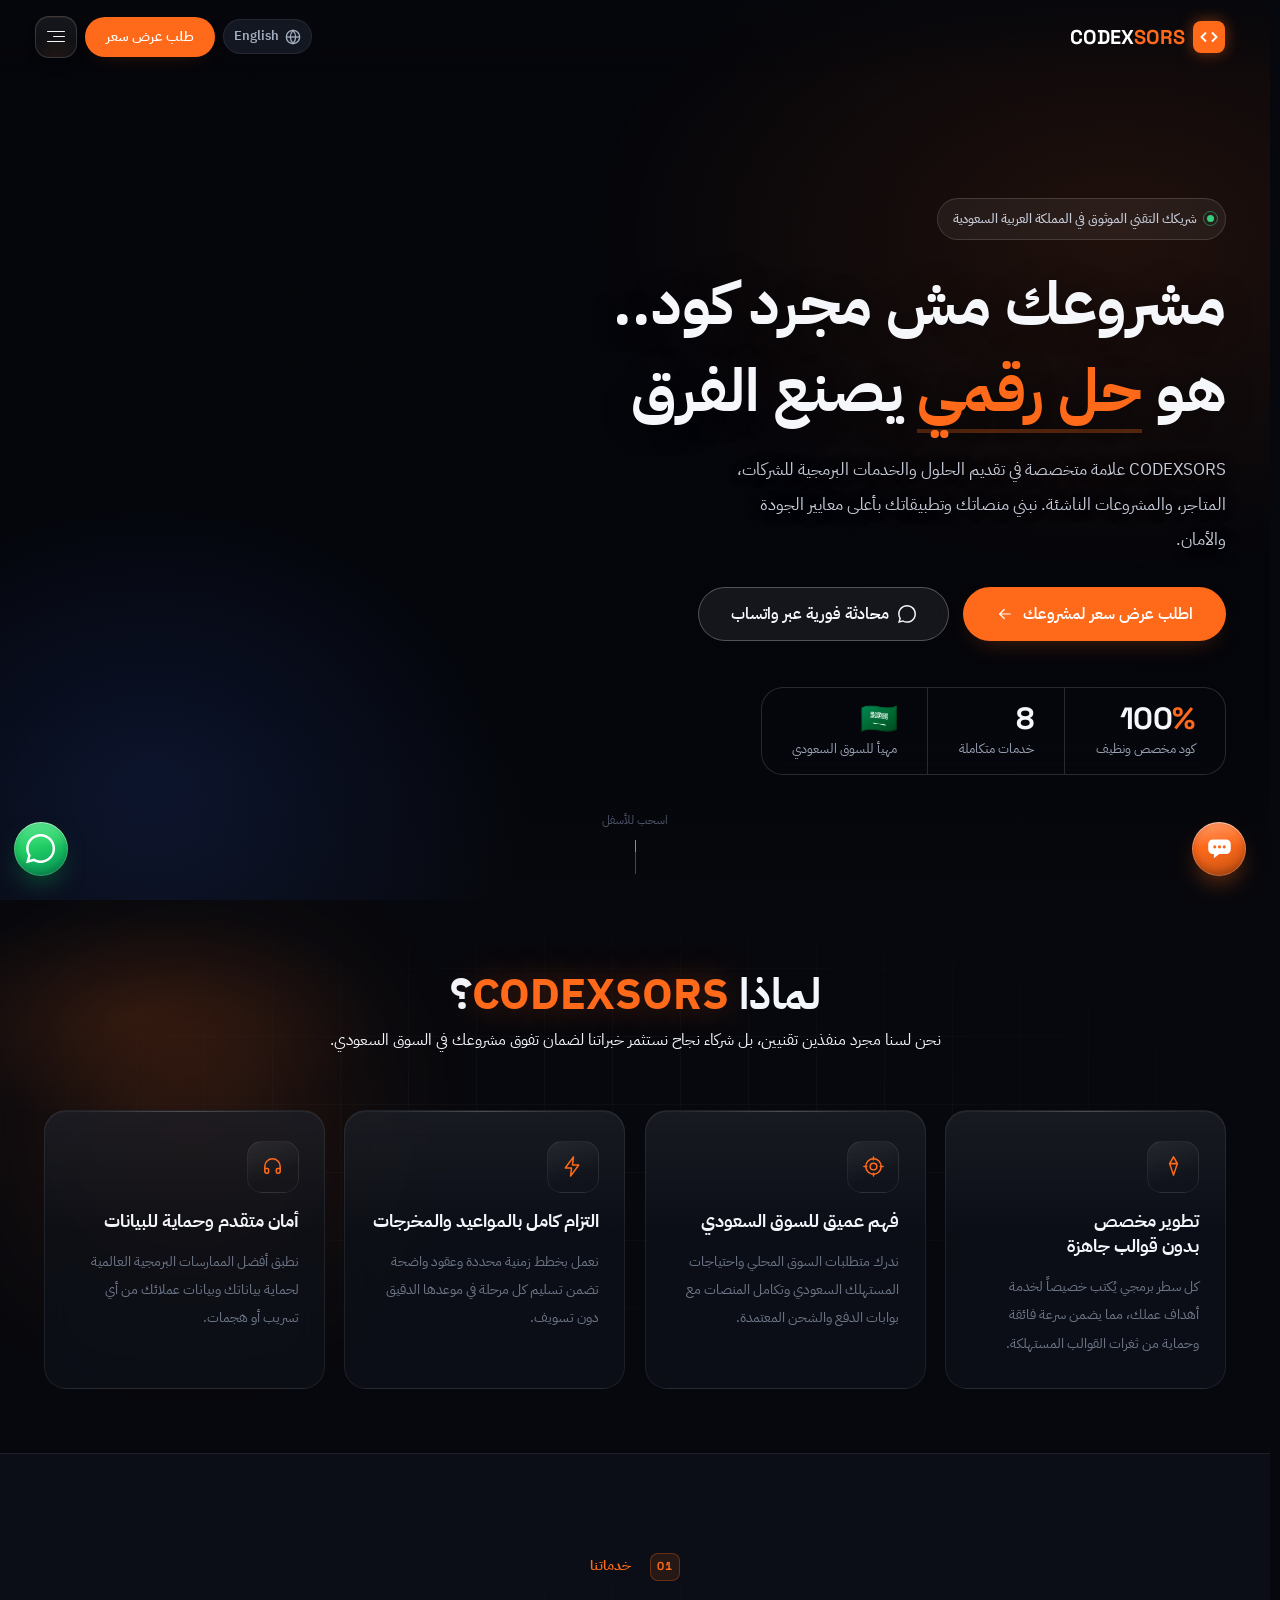
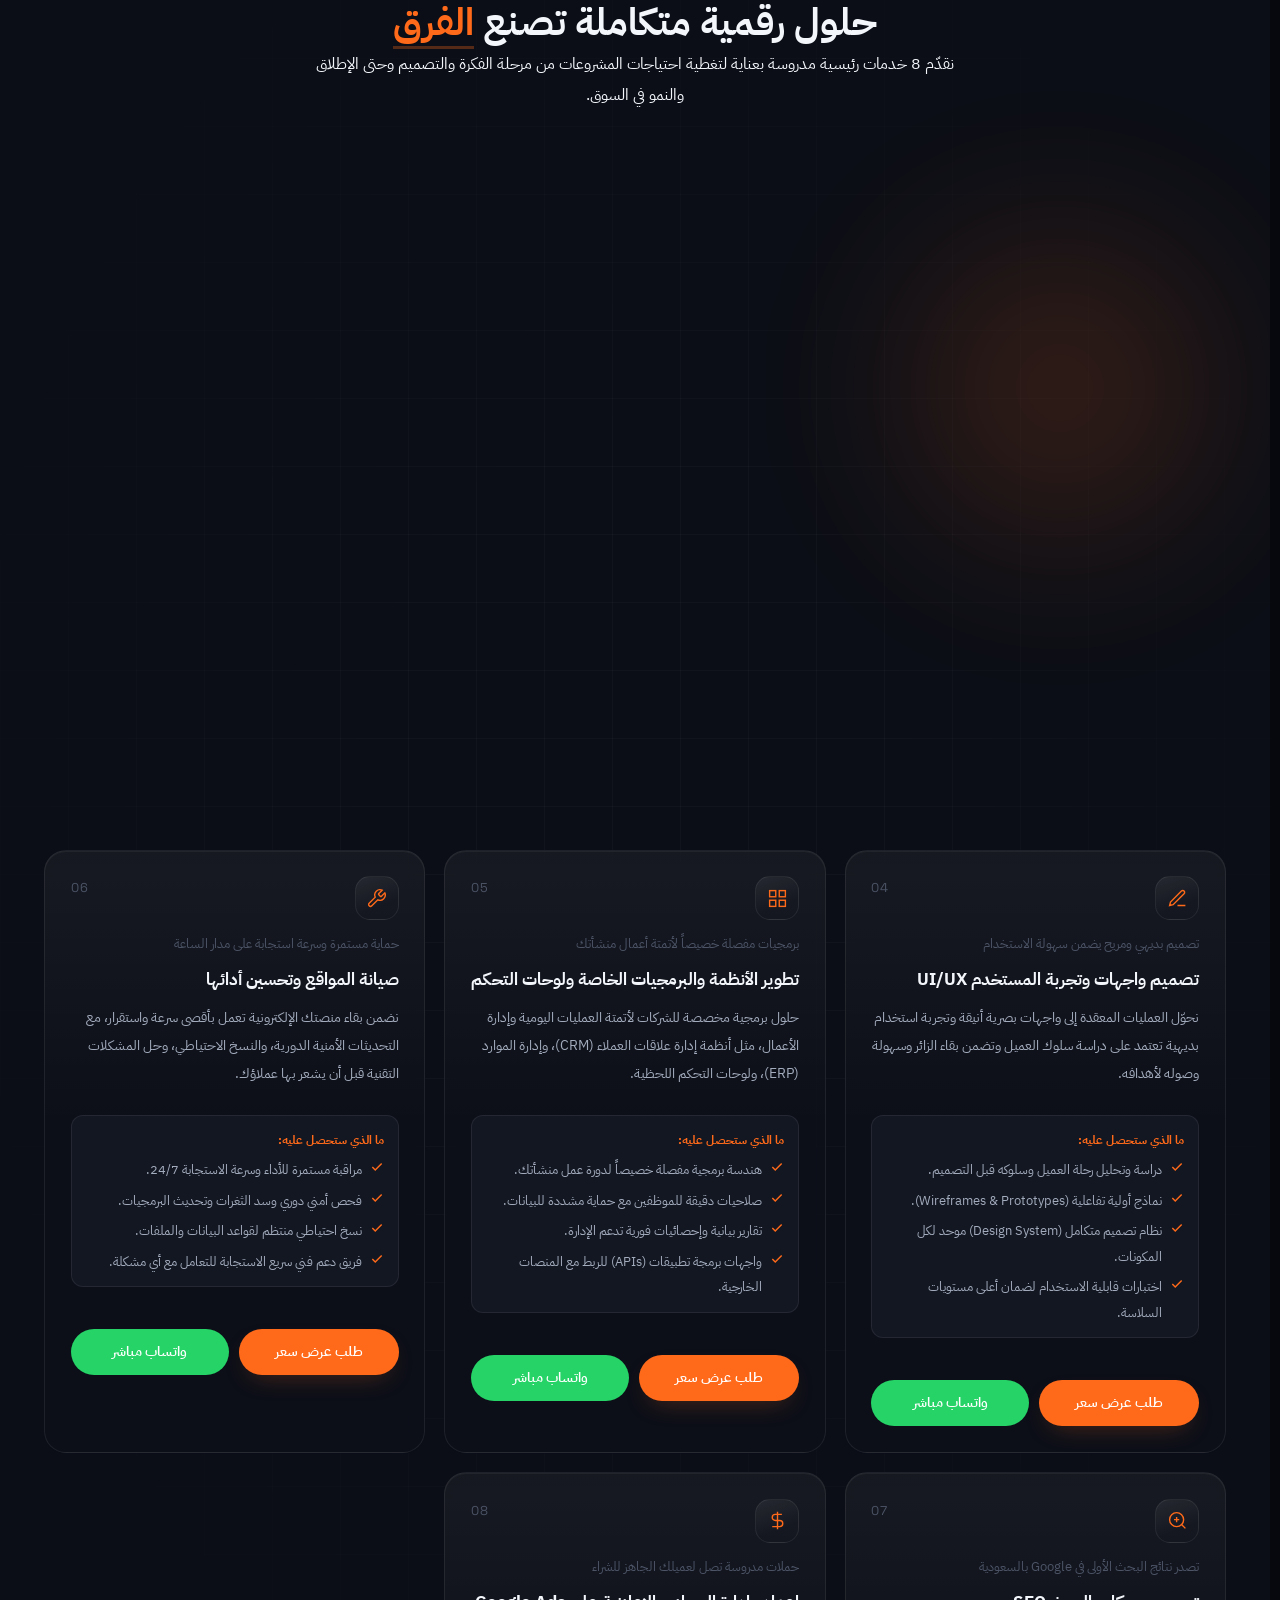
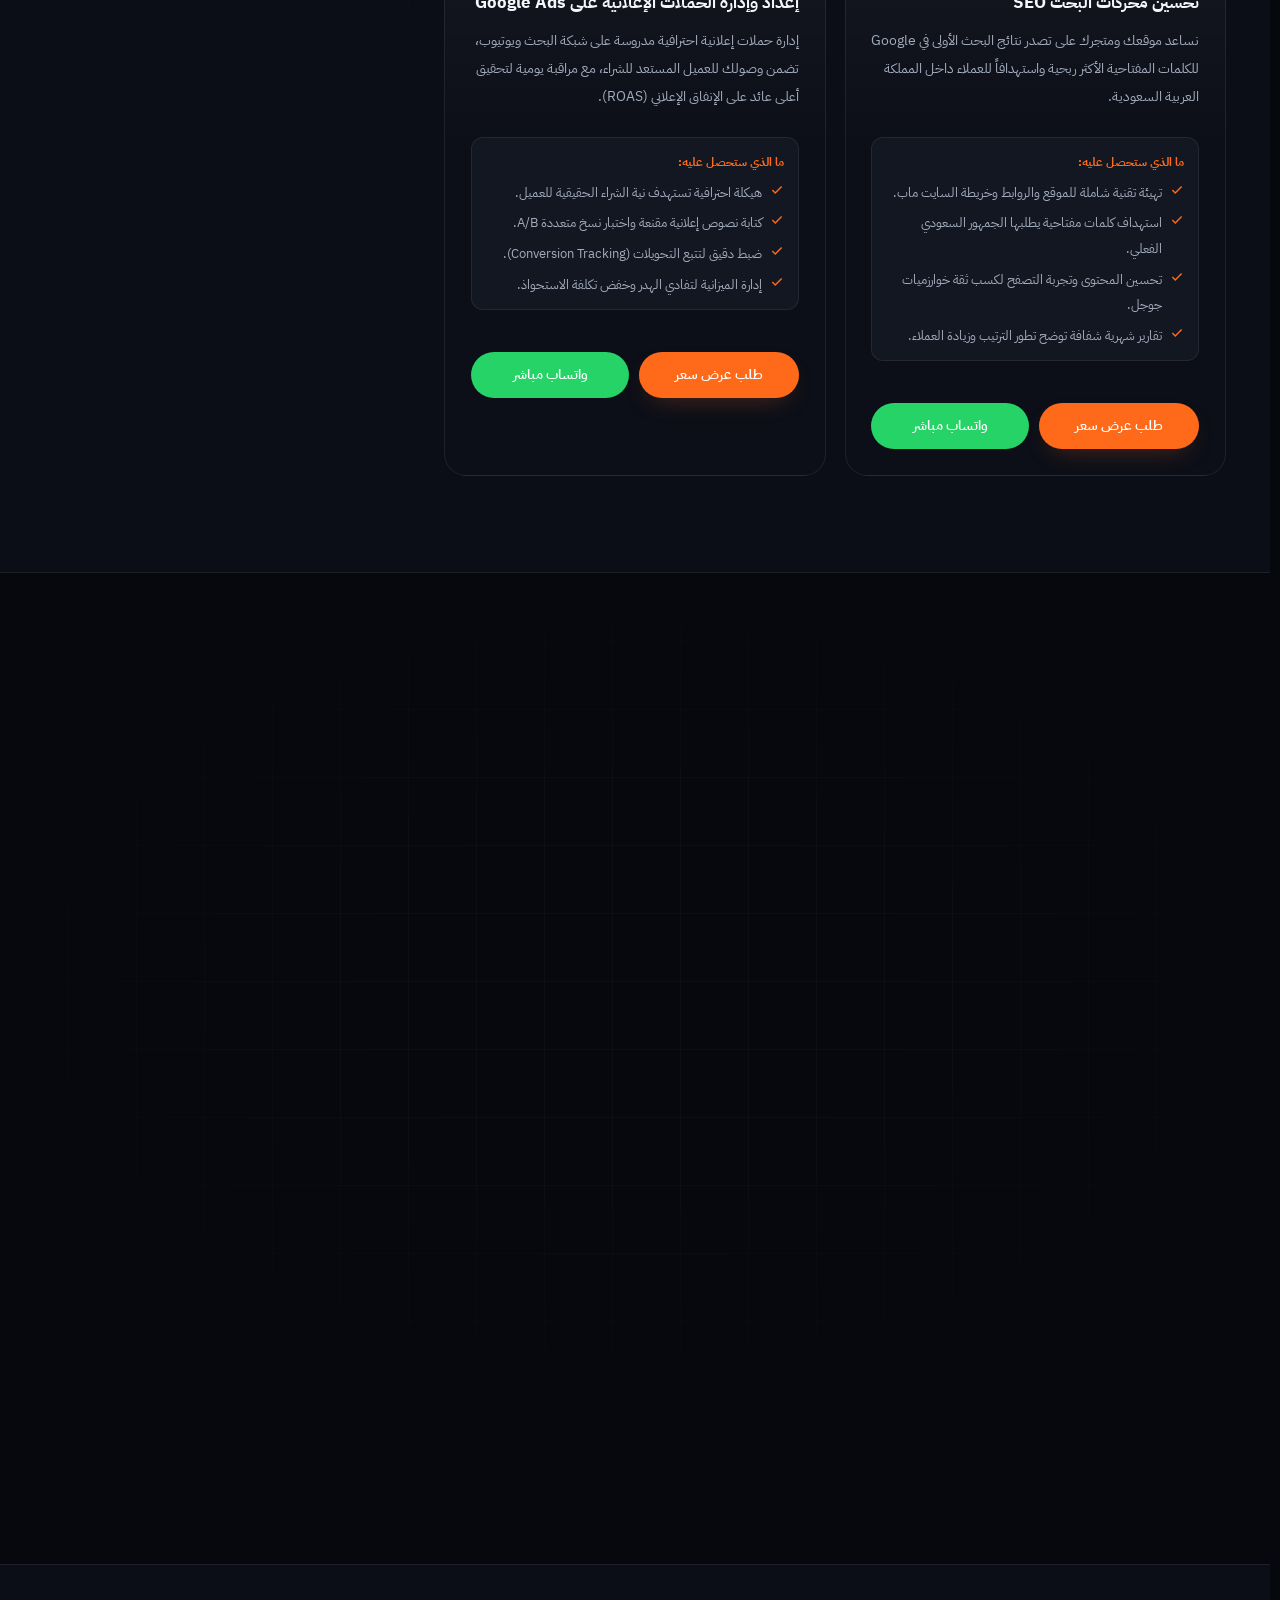
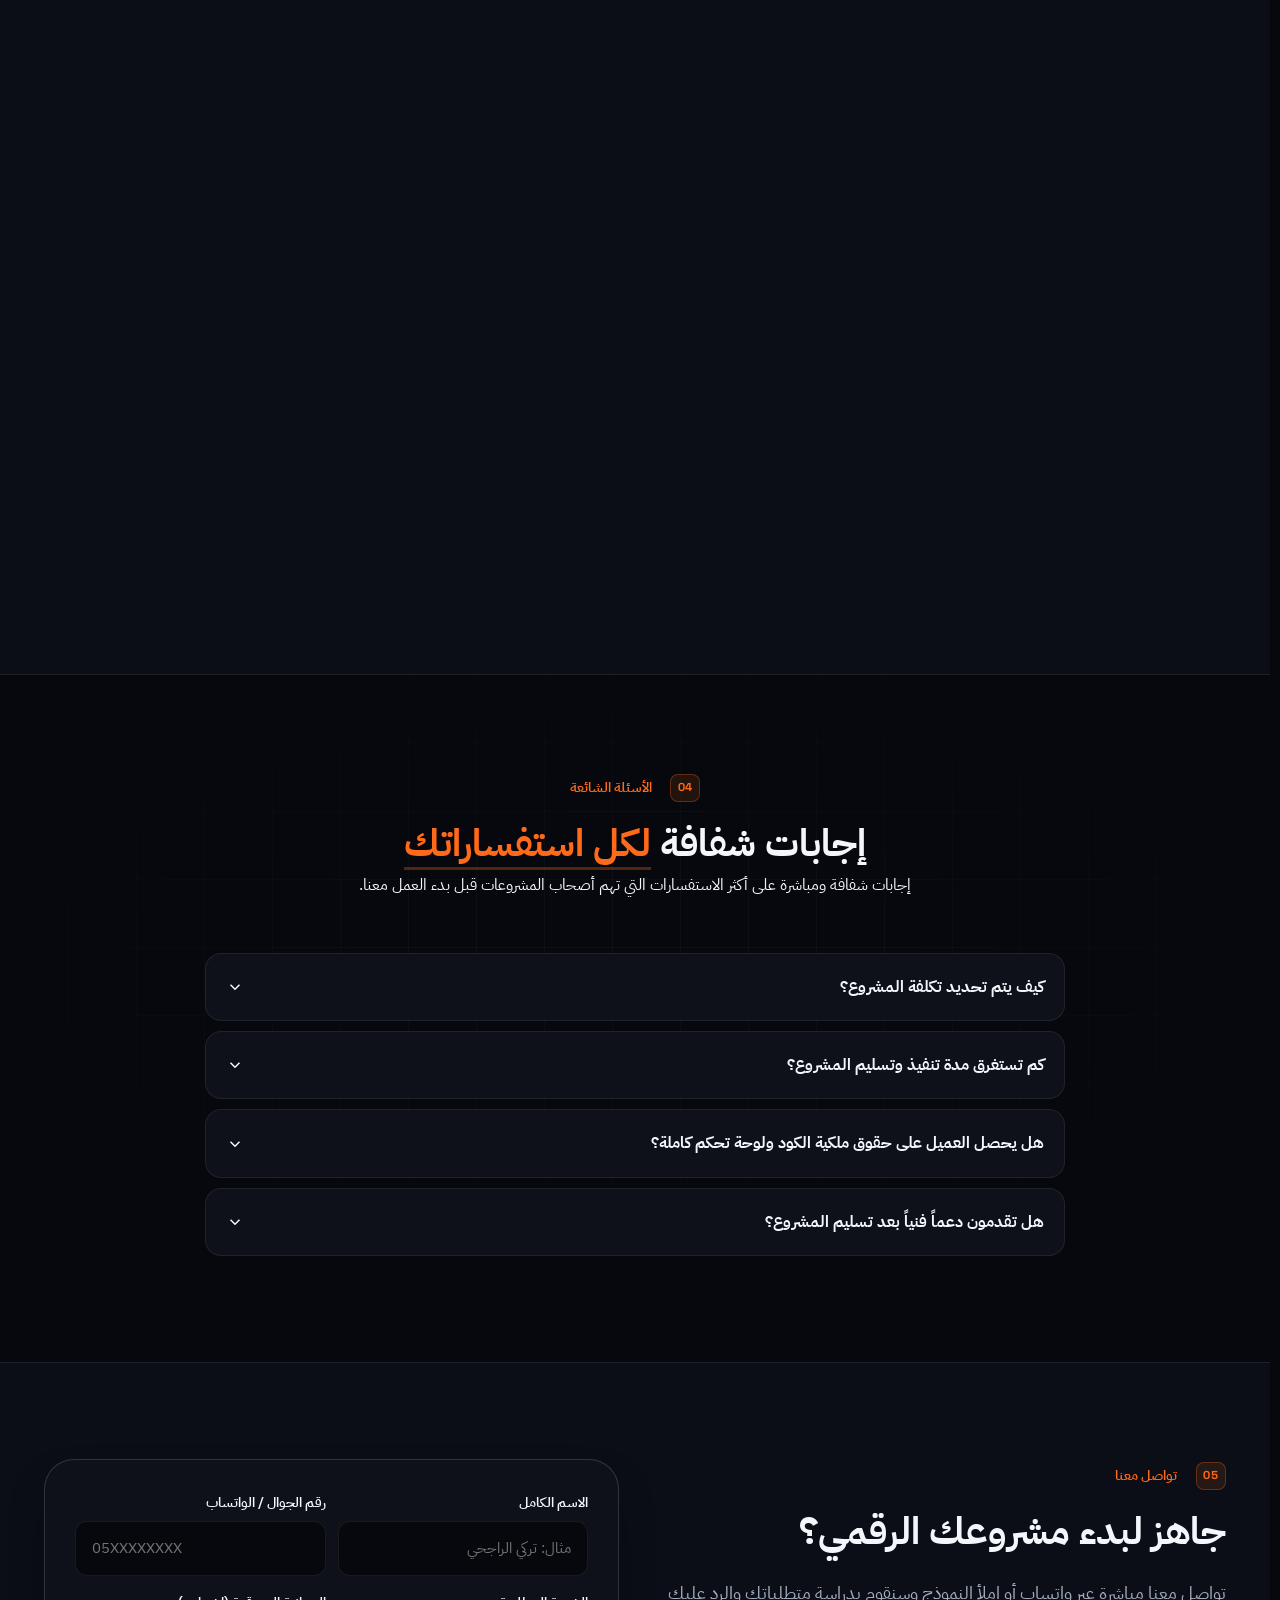
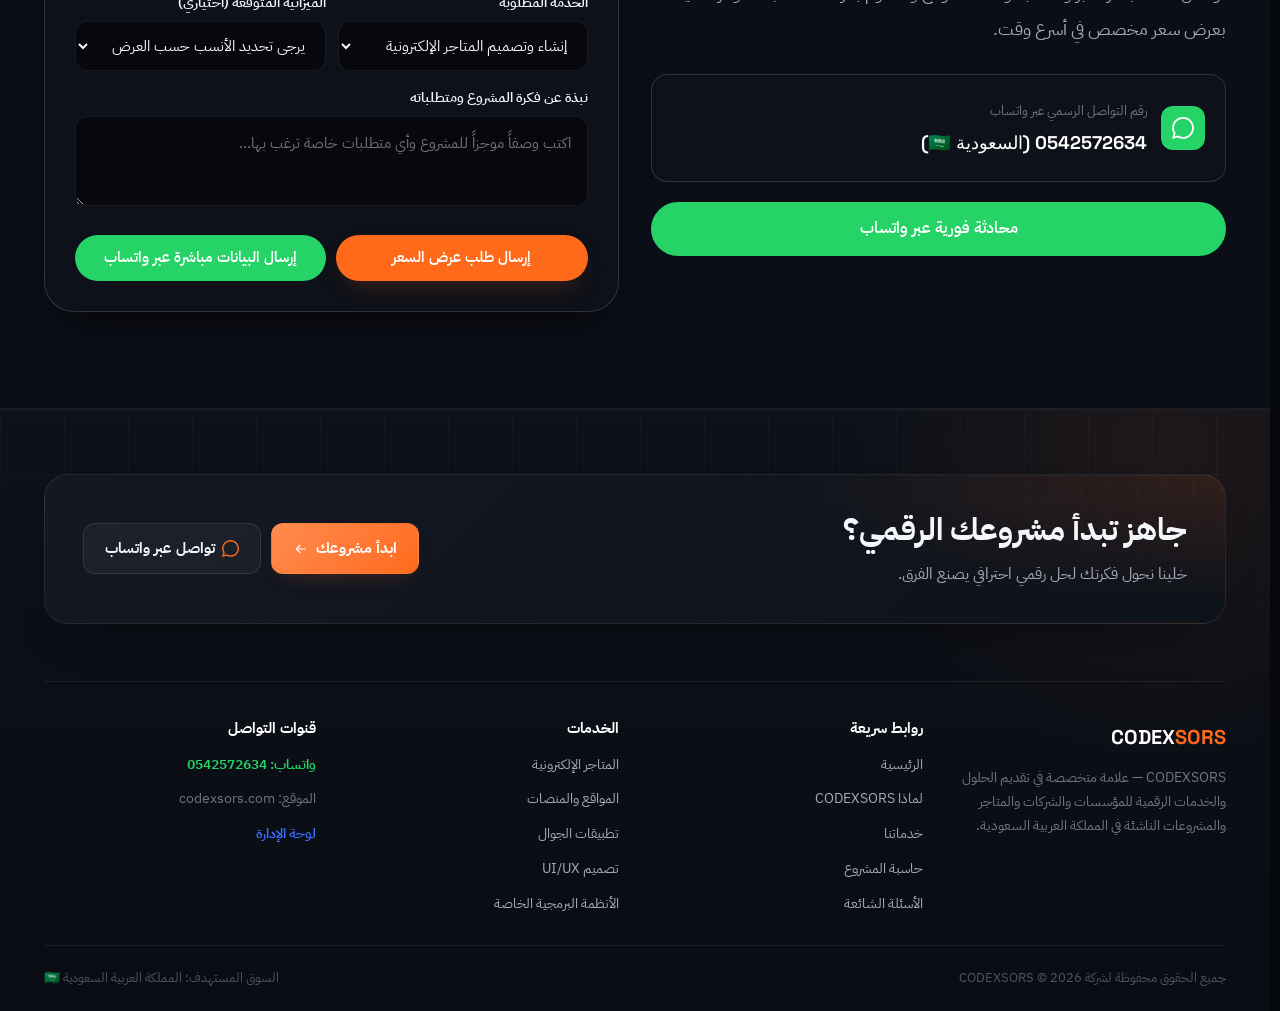
==== index.html @ 061564cf "fix(mobile): use exact site.css classes - .burger, .md-drawer, .bnav, .fab-rail, .hero-facts for 1:1" ====
<!DOCTYPE html>
<html lang="ar" dir="rtl" data-theme="dark">
<head>
  <meta charset="utf-8">
  <meta name="viewport" content="width=device-width, initial-scale=1, viewport-fit=cover">
  <meta name="theme-color" content="#07080D">
  <meta name="color-scheme" content="dark light">

  <title>CODEXSORS | Build Your Digital Future — نحوّل أفكارك إلى حلول رقمية تصنع الفرق</title>
  <meta name="description" content="CODEXSORS علامة متخصصة في تقديم الحلول والخدمات الرقمية في المملكة العربية السعودية: تصميم وتطوير المواقع والمتاجر الإلكترونية، تطبيقات الجوال، والأنظمة الخاصة.">
  <meta name="keywords" content="CODEXSORS, كودكس سورس, تصميم مواقع في السعودية, إنشاء متجر إلكتروني, برمجة تطبيقات الرياض, تصميم واجهات UI UX, تطوير برمجيات خاصة, سيو السعودية">
  <meta name="author" content="CODEXSORS">
  <meta name="robots" content="index, follow">

  <link rel="canonical" href="https://codexsors.com">
  <meta property="og:type" content="website">
  <meta property="og:site_name" content="CODEXSORS">
  <meta property="og:title" content="CODEXSORS | Build Your Digital Future">
  <meta property="og:description" content="نحوّل أفكارك إلى حلول رقمية تصنع الفرق. حلول رقمية وبرمجية متكاملة للشركات ورواد الأعمال والمتاجر في المملكة العربية السعودية.">

  <!-- Google Fonts: IBM Plex Sans Arabic + Space Grotesk -->
  <link rel="preconnect" href="https://fonts.googleapis.com">
  <link rel="preconnect" href="https://fonts.gstatic.com" crossorigin>
  <link href="https://fonts.googleapis.com/css2?family=IBM+Plex+Sans+Arabic:wght@400;500;600;700;800&family=Space+Grotesk:wght@500;600;700;800&display=swap" rel="stylesheet">

  <!-- Site Snap Official Master Stylesheet & Addons -->
  <link rel="stylesheet" href="assets/css/site.css">
  <link rel="stylesheet" href="assets/css/service-details.css">
  <link rel="stylesheet" href="assets/css/codexsors-addons.css">

  <script type="application/ld+json">
  {
    "@context": "https://schema.org",
    "@type": "ProfessionalService",
    "name": "CODEXSORS",
    "alternateName": "كودكس سورس",
    "url": "https://codexsors.com",
    "telephone": "+966542572634",
    "priceRange": "$$",
    "description": "حلول وخدمات رقمية متكاملة لرواد الأعمال والشركات في المملكة العربية السعودية.",
    "areaServed": "Saudi Arabia",
    "slogan": "Build Your Digital Future"
  }
  </script>
</head>
<body class="page-home is-home">

  <!-- Top Navigation Header (Exact Site Snap Proportions - Zero Overlap on Mobile) -->
  <header class="site-header" id="siteHeader">
    <div class="header-inner">
      
      <!-- Brand Logo (Right on RTL) -->
      <a class="brand" href="#hero" aria-label="CODEXSORS">
        <span class="brand-text-logo">
          <span class="brand-badge-icon">
            <svg width="18" height="18" viewBox="0 0 24 24" fill="none" stroke="currentColor" stroke-width="2.5"><polyline points="16 18 22 12 16 6"/><polyline points="8 6 2 12 8 18"/></svg>
          </span>
          <span>CODEX<span style="color: var(--primary);">SORS</span></span>
        </span>
      </a>

      <!-- Desktop Navigation Menu -->
      <nav class="nav" id="siteNav" aria-label="القائمة">
        <span class="nav-ind" aria-hidden="true"></span>
        <ul class="nav-list">
          <li><a class="nav-link is-active" href="#hero" data-i18n="nav_home">الرئيسية</a></li>
          <li><a class="nav-link" href="#whyus" data-i18n="nav_why">لماذا نحن</a></li>
          <li><a class="nav-link" href="#services" data-i18n="nav_services">خدماتنا</a></li>
          <li><a class="nav-link" href="#calculator" data-i18n="nav_calc">حاسبة المشروع</a></li>
          <li><a class="nav-link" href="#process" data-i18n="nav_process">خطوات العمل</a></li>
          <li><a class="nav-link" href="#faq" data-i18n="nav_faq">الأسئلة الشائعة</a></li>
          <li><a class="nav-link" href="#contact" data-i18n="nav_contact">تواصل معنا</a></li>
        </ul>
      </nav>

      <!-- Header Controls (Left on RTL) -->
      <div class="header-actions">
        <!-- Language Switcher Pill -->
        <button class="lang-pill-btn" id="langSwitcher" aria-label="تبديل اللغة">
          <span class="active-lang">العربية</span>
          <span>EN</span>
        </button>

        <!-- Desktop Only CTA -->
        <a class="header-cta btn btn--primary open-quote-modal-btn" href="#contact" data-i18n="nav_cta">
          طلب عرض سعر
        </a>

        <!-- Hamburger Menu Button (Site Snap .burger) -->
        <button class="burger" id="navToggle" type="button" aria-label="القائمة" aria-expanded="false">
          <span class="burger-lines"><i></i><i></i><i></i></span>
        </button>
      </div>

    </div>
  </header>

  <!-- Mobile Scrim Overlay -->
  <div class="nav-scrim" id="navScrim" hidden></div>

  <!-- Mobile Drawer (Exact Site Snap md-drawer) -->
  <nav class="md-drawer" id="mobileNav" aria-hidden="true">
    <div class="md-head">
      <a class="md-brand" href="#hero" aria-label="CODEXSORS">
        <span class="brand-text-logo" style="font-size:1.1rem">
          <span class="brand-badge-icon" style="width:28px;height:28px;border-radius:7px">
            <svg width="14" height="14" viewBox="0 0 24 24" fill="none" stroke="currentColor" stroke-width="2.5"><polyline points="16 18 22 12 16 6"/><polyline points="8 6 2 12 8 18"/></svg>
          </span>
          <span>CODEX<span style="color:var(--primary)">SORS</span></span>
        </span>
      </a>
      <button class="md-close" id="navClose" type="button" aria-label="إغلاق">
        <svg class="icon" width="18" height="18" viewBox="0 0 24 24" fill="none" stroke="currentColor" stroke-width="2"><line x1="18" y1="6" x2="6" y2="18"/><line x1="6" y1="6" x2="18" y2="18"/></svg>
      </button>
    </div>

    <div class="md-body">
      <ul class="md-list">
        <li class="md-group" style="--i:0">
          <a class="md-item is-active" href="#hero">
            <span class="md-ico"><svg class="icon" viewBox="0 0 24 24" fill="none" stroke="currentColor" stroke-width="1.8"><path d="M4 10.4 12 4l8 6.4V19a1.5 1.5 0 0 1-1.5 1.5h-13A1.5 1.5 0 0 1 4 19Z"/><path d="M9.5 20.5V14.5h5v6"/></svg></span>
            <span class="md-label">الرئيسية</span>
          </a>
        </li>
        <li class="md-group" style="--i:1">
          <a class="md-item" href="#whyus">
            <span class="md-ico"><svg class="icon" viewBox="0 0 24 24" fill="none" stroke="currentColor" stroke-width="1.8"><path d="m12 2 4 7-4 12-4-12Z"/><path d="M8 9h8"/></svg></span>
            <span class="md-label">لماذا نحن</span>
          </a>
        </li>
        <li class="md-group" style="--i:2">
          <a class="md-item" href="#services">
            <span class="md-ico"><svg class="icon" viewBox="0 0 24 24" fill="none" stroke="currentColor" stroke-width="1.8"><path d="m12 3 9 5-9 5-9-5Z"/><path d="m3 13 9 5 9-5"/></svg></span>
            <span class="md-label">خدماتنا</span>
          </a>
        </li>
        <li class="md-group" style="--i:3">
          <a class="md-item" href="#calculator">
            <span class="md-ico"><svg class="icon" viewBox="0 0 24 24" fill="none" stroke="currentColor" stroke-width="1.8"><rect x="3" y="7" width="18" height="13" rx="2"/><path d="M9 7V5.5A1.5 1.5 0 0 1 10.5 4h3A1.5 1.5 0 0 1 15 5.5V7"/><path d="M3 12h18"/></svg></span>
            <span class="md-label">حاسبة المشروع</span>
          </a>
        </li>
        <li class="md-group" style="--i:4">
          <a class="md-item" href="#process">
            <span class="md-ico"><svg class="icon" viewBox="0 0 24 24" fill="none" stroke="currentColor" stroke-width="1.8"><path d="m5 12.5 4.5 4.5L19 7"/></svg></span>
            <span class="md-label">خطوات العمل</span>
          </a>
        </li>
        <li class="md-group" style="--i:5">
          <a class="md-item" href="#faq">
            <span class="md-ico"><svg class="icon" viewBox="0 0 24 24" fill="none" stroke="currentColor" stroke-width="1.8"><circle cx="12" cy="12" r="10"/><path d="M9.09 9a3 3 0 0 1 5.83 1c0 2-3 3-3 3"/><circle cx="12" cy="17" r=".5"/></svg></span>
            <span class="md-label">الأسئلة الشائعة</span>
          </a>
        </li>
        <li class="md-group" style="--i:6">
          <a class="md-item" href="#contact">
            <span class="md-ico"><svg class="icon" viewBox="0 0 24 24" fill="none" stroke="currentColor" stroke-width="1.8"><rect x="2.5" y="4.5" width="19" height="15" rx="2.5"/><path d="m3.5 7 8.5 6 8.5-6"/></svg></span>
            <span class="md-label">تواصل معنا</span>
          </a>
        </li>
      </ul>
    </div>

    <div class="md-foot" style="--i:7">
      <div class="md-controls">
        <div class="md-seg md-seg--lang">
          <a lang="ar" href="#" aria-current="page">العربية</a>
          <a lang="en" href="#">EN</a>
        </div>
      </div>
      <a class="md-cta open-quote-modal-btn" href="#contact">
        طلب عرض سعر
        <svg class="icon" width="16" height="16" viewBox="0 0 24 24" fill="none" stroke="currentColor" stroke-width="1.6"><path d="M19 12H5"/><path d="m11 6-6 6 6 6"/></svg>
      </a>
    </div>
  </nav>

  <!-- Hero Section (Exact Site Snap Cinematic Hero) -->
  <section class="hero hero--media hero--cinematic" id="hero">
    <div class="hero-bg" aria-hidden="true">
      <span class="beam beam--primary"></span>
      <span class="beam beam--secondary"></span>
      <span class="mesh"></span>
    </div>

    <div class="hero-overlay" aria-hidden="true"></div>
    <span class="hero-grade" aria-hidden="true"></span>

    <div class="container hero-inner">
      <div class="hero-layout">
        <div class="hero-content">
          <!-- Compact Single-line Badge matching Site Snap -->
          <p class="hero-badge"><i class="pulse"></i><span data-i18n="hero_badge">نستقبل مشاريع جديدة في السعودية</span></p>

          <h1 class="hero-title">
            <span class="line">مشروعك مش مجرد كود..</span>
            <span class="line">هو <span class="hl">حل رقمي</span> يصنع الفرق</span>
          </h1>

          <p class="hero-lead" data-i18n="hero_subtitle">
            نصمم ونطوّر مواقع ومتاجر وتطبيقات وأنظمة سريعة، متجاوبة، ومهيأة لمحركات البحث — بهوية تعكس علامتك، وبأعلى معايير الأمان والسرعة في السوق السعودي.
          </p>

          <div class="hero-actions">
            <button class="btn btn--primary btn--lg open-quote-modal-btn">
              <span data-i18n="hero_btn_quote">ابدأ مشروعك</span>
              <svg class="icon icon--arrow" width="18" height="18" viewBox="0 0 24 24" fill="none" stroke="currentColor" stroke-width="1.6" stroke-linecap="round" stroke-linejoin="round" aria-hidden="true"><path d="M5 12h14"/><path d="m13 6 6 6-6 6"/></svg>
            </button>

            <a class="btn btn--ghost btn--lg" href="https://wa.me/966542572634?text=%D8%A7%D9%84%D8%B3%D9%84%D8%A7%D9%85%20%D8%B9%D9%84%D9%8A%D9%83%D9%85%D8%8C%20%D8%A3%D9%88%D8%AF%20%D8%A7%D9%84%D8%A7%D8%B3%D8%AA%D9%81%D8%B3%D8%A7%D8%B1%20%D8%B9%D9%86%20%D8%AE%D8%AF%D9%85%D8%A7%D8%AA%20CODEXSORS" target="_blank" rel="noopener noreferrer">
              <svg class="icon" width="18" height="18" viewBox="0 0 24 24" fill="currentColor"><path d="M.057 24l1.687-6.163c-1.041-1.804-1.588-3.849-1.587-5.946.003-6.556 5.338-11.891 11.893-11.891 3.181.001 6.167 1.24 8.413 3.488 2.245 2.248 3.481 5.236 3.48 8.414-.003 6.557-5.338 11.892-11.893 11.892-1.99-.001-3.951-.5-5.688-1.448l-6.305 1.654zm6.597-3.807c1.676.995 3.276 1.591 5.392 1.592 5.448 0 9.886-4.434 9.889-9.885.002-5.462-4.415-9.89-9.881-9.892-5.452 0-9.887 4.434-9.889 9.884-.001 2.225.651 3.891 1.746 5.634l-.999 3.648 3.742-.981z"/></svg>
              <span data-i18n="hero_btn_whatsapp">تحدث معنا عبر واتساب</span>
            </a>
          </div>

          <!-- Hero Facts (Exact Site Snap .hero-facts 3-column) -->
          <div class="hero-facts">
            <div class="hero-fact">
              <span class="v" dir="ltr">100<em>%</em></span>
              <span class="l" data-i18n="hl_clean_code">كود مخصص ونظيف</span>
            </div>
            <div class="hero-fact">
              <span class="v" dir="ltr">8</span>
              <span class="l">خدمات متكاملة</span>
            </div>
            <div class="hero-fact">
              <span class="v">🇸🇦</span>
              <span class="l" data-i18n="hl_saudi_market">السوق السعودي</span>
            </div>
          </div>
        </div>
      </div>
    </div>

    <span class="hero-cue" aria-hidden="true">اسحب للأسفل<i class="bar"></i></span>
  </section>

  <!-- Section 1: Why Us (Exact Site Snap Feature Grid) -->
  <section class="section section--tight texture-grid" id="whyus">
    <span class="glow glow--orange" style="inset-inline-end:0;top:6%;width:min(44vw,380px);aspect-ratio:1"></span>
    <div class="container">
      <div class="sec-head sec-head--center" data-reveal>
        <div class="sec-head-main">
          <h2 class="h-2">لماذا <span class="hl">CODEXSORS</span>؟</h2>
          <p class="sec-desc" data-i18n="why_desc">نحن لسنا مجرد منفذين تقنيين، بل شركاء نجاح نستثمر خبراتنا لضمان تفوق مشروعك في السوق السعودي.</p>
        </div>
      </div>

      <div class="feature-grid">
        <article class="feature-card" data-reveal data-reveal-group="0">
          <span class="feature-ico">
            <svg class="icon" width="22" height="22" viewBox="0 0 24 24" fill="none" stroke="currentColor" stroke-width="1.6" stroke-linecap="round" stroke-linejoin="round"><path d="m12 2 4 7-4 12-4-12Z"/><path d="M8 9h8"/></svg>
          </span>
          <h3 class="feature-title" data-i18n="w1_title">تطوير مخصص بدون قوالب جاهزة</h3>
          <p class="feature-text" data-i18n="w1_desc">كل سطر برمجي يُكتب خصيصاً لخدمة أهداف عملك، مما يضمن سرعة فائقة وحماية من ثغرات القوالب المستهلكة.</p>
        </article>

        <article class="feature-card" data-reveal data-reveal-group="1">
          <span class="feature-ico">
            <svg class="icon" width="22" height="22" viewBox="0 0 24 24" fill="none" stroke="currentColor" stroke-width="1.6" stroke-linecap="round" stroke-linejoin="round"><circle cx="12" cy="12" r="8"/><circle cx="12" cy="12" r="3.5"/><path d="M12 2v3M12 19v3M2 12h3M19 12h3"/></svg>
          </span>
          <h3 class="feature-title" data-i18n="w2_title">فهم عميق للسوق السعودي</h3>
          <p class="feature-text" data-i18n="w2_desc">ندرك متطلبات السوق المحلي واحتياجات المستهلك السعودي وتكامل المنصات مع بوابات الدفع والشحن المعتمدة.</p>
        </article>

        <article class="feature-card" data-reveal data-reveal-group="2">
          <span class="feature-ico">
            <svg class="icon" width="22" height="22" viewBox="0 0 24 24" fill="none" stroke="currentColor" stroke-width="1.6" stroke-linecap="round" stroke-linejoin="round"><path d="M13 2 4.5 13.5H11l-1 8.5 8.5-11.5H12Z"/></svg>
          </span>
          <h3 class="feature-title" data-i18n="w3_title">التزام كامل بالمواعيد والمخرجات</h3>
          <p class="feature-text" data-i18n="w3_desc">نعمل بخطط زمنية محددة وعقود واضحة تضمن تسليم كل مرحلة في موعدها الدقيق دون تسويف.</p>
        </article>

        <article class="feature-card" data-reveal data-reveal-group="3">
          <span class="feature-ico">
            <svg class="icon" width="22" height="22" viewBox="0 0 24 24" fill="none" stroke="currentColor" stroke-width="1.6" stroke-linecap="round" stroke-linejoin="round"><path d="M4 14v-2a8 8 0 0 1 16 0v2"/><path d="M4 14h2.5a1.5 1.5 0 0 1 1.5 1.5v2A1.5 1.5 0 0 1 6.5 19H6a2 2 0 0 1-2-2Z"/><path d="M20 14h-2.5a1.5 1.5 0 0 0-1.5 1.5v2a1.5 1.5 0 0 0 1.5 1.5h.5a2 2 0 0 0 2-2Z"/></svg>
          </span>
          <h3 class="feature-title" data-i18n="w4_title">أمان متقدم وحماية للبيانات</h3>
          <p class="feature-text" data-i18n="w4_desc">نطبق أفضل الممارسات البرمجية العالمية لحماية بياناتك وبيانات عملائك من أي تسريب أو هجمات.</p>
        </article>
      </div>
    </div>
  </section>

  <!-- Section 2: Services Grid (Exact Site Snap Services Grid with our 8 Core Services) -->
  <section class="section section--alt texture-grid" id="services">
    <span class="glow glow--orange" style="inset-inline-start:0;top:14%;width:min(48vw,420px);aspect-ratio:1"></span>
    <div class="container">
      <div class="sec-head sec-head--center" data-reveal>
        <div class="sec-head-main">
          <span class="eyebrow"><span class="sec-index">01</span>خدماتنا</span>
          <h2 class="h-2">حلول رقمية متكاملة تصنع <span class="hl">الفرق</span></h2>
          <p class="sec-desc" data-i18n="services_desc">نقدّم 8 خدمات رئيسية مدروسة بعناية لتغطية احتياجات المشروعات من مرحلة الفكرة والتصميم وحتى الإطلاق والنمو في السوق.</p>
        </div>
      </div>

      <div class="svc-grid">

        <!-- 01: E-Commerce -->
        <div class="svc-card" data-reveal data-reveal-group="0">
          <div class="svc-top">
            <span class="svc-icon">
              <svg class="icon" width="24" height="24" viewBox="0 0 24 24" fill="none" stroke="currentColor" stroke-width="1.6"><circle cx="9" cy="21" r="1"/><circle cx="20" cy="21" r="1"/><path d="M1 1h4l2.68 13.39a2 2 0 0 0 2 1.61h9.72a2 2 0 0 0 2-1.61L23 6H6"/></svg>
            </span>
            <span class="svc-no">01</span>
          </div>
          <span class="svc-tag">متجر يبيع لعملائك 24 ساعة دون توقف</span>
          <h3 data-i18n="s2_title">إنشاء وتصميم المتاجر الإلكترونية</h3>
          <p data-i18n="s2_desc">متجرك هو واجهتك البيعية. نبني متاجر سريعة ومصممة لزيادة معدل التحويل وسهولة الشراء مع تجربة مستخدم سلسة خالية من التعقيد.</p>
          
          <div class="svc-deliverables">
            <div class="svc-deliv-head">ما الذي ستحصل عليه:</div>
            <ul class="svc-deliv-items">
              <li><svg width="14" height="14" viewBox="0 0 24 24" fill="none" stroke="currentColor" stroke-width="2.5"><polyline points="20 6 9 17 4 12"/></svg><span>تكامل مع بوابات الدفع (مدى، Apple Pay، تمارا، تابي).</span></li>
              <li><svg width="14" height="14" viewBox="0 0 24 24" fill="none" stroke="currentColor" stroke-width="2.5"><polyline points="20 6 9 17 4 12"/></svg><span>ربط شركات الشحن وإدارة المخزون والتنبيهات.</span></li>
              <li><svg width="14" height="14" viewBox="0 0 24 24" fill="none" stroke="currentColor" stroke-width="2.5"><polyline points="20 6 9 17 4 12"/></svg><span>صفحات منتجات وسلة مهيأة لتقليل السلات المتروكة.</span></li>
              <li><svg width="14" height="14" viewBox="0 0 24 24" fill="none" stroke="currentColor" stroke-width="2.5"><polyline points="20 6 9 17 4 12"/></svg><span>لوحة تحكم تفصيلية لمتابعة المبيعات والطلبات.</span></li>
            </ul>
          </div>

          <div class="svc-actions-row">
            <button class="btn btn--primary open-quote-modal-btn" data-service="إنشاء وتصميم المتاجر الإلكترونية">طلب عرض سعر</button>
            <button class="btn btn--wa" onclick="openWhatsAppForService('إنشاء وتصميم المتاجر الإلكترونية')">واتساب مباشر</button>
          </div>
        </div>

        <!-- 02: Websites -->
        <div class="svc-card" data-reveal data-reveal-group="1">
          <div class="svc-top">
            <span class="svc-icon">
              <svg class="icon" width="24" height="24" viewBox="0 0 24 24" fill="none" stroke="currentColor" stroke-width="1.6"><rect x="2" y="3" width="20" height="14" rx="2" ry="2"/><line x1="8" y1="21" x2="16" y2="21"/><line x1="12" y1="17" x2="12" y2="21"/></svg>
            </span>
            <span class="svc-no">02</span>
          </div>
          <span class="svc-tag">حضور رقمي يترك انطباعاً أولياً قوياً</span>
          <h3 data-i18n="s1_title">تصميم وتطوير المواقع الإلكترونية</h3>
          <p data-i18n="s1_desc">بناء مواقع تعريفية ومواقع شركات تعكس هوية علامتك التجارية، سريعة التصفح، ومتوافقة بنسبة 100% مع جميع الأجهزة ومحركات البحث.</p>
          
          <div class="svc-deliverables">
            <div class="svc-deliv-head">ما الذي ستحصل عليه:</div>
            <ul class="svc-deliv-items">
              <li><svg width="14" height="14" viewBox="0 0 24 24" fill="none" stroke="currentColor" stroke-width="2.5"><polyline points="20 6 9 17 4 12"/></svg><span>تصميم واجهات عصري يعبر عن هوية الشركة وقيمها.</span></li>
              <li><svg width="14" height="14" viewBox="0 0 24 24" fill="none" stroke="currentColor" stroke-width="2.5"><polyline points="20 6 9 17 4 12"/></svg><span>سرعة فائقة وتوافق كامل مع شاشات الجوال.</span></li>
              <li><svg width="14" height="14" viewBox="0 0 24 24" fill="none" stroke="currentColor" stroke-width="2.5"><polyline points="20 6 9 17 4 12"/></svg><span>لوحة تحكم ديناميكية وسهلة لإدارة المحتوى.</span></li>
              <li><svg width="14" height="14" viewBox="0 0 24 24" fill="none" stroke="currentColor" stroke-width="2.5"><polyline points="20 6 9 17 4 12"/></svg><span>تأمين شامل وحماية بشهادات SSL وممارسات حديثة.</span></li>
            </ul>
          </div>

          <div class="svc-actions-row">
            <button class="btn btn--primary open-quote-modal-btn" data-service="تصميم وتطوير المواقع الإلكترونية">طلب عرض سعر</button>
            <button class="btn btn--wa" onclick="openWhatsAppForService('تصميم وتطوير المواقع الإلكترونية')">واتساب مباشر</button>
          </div>
        </div>

        <!-- 03: Mobile Apps -->
        <div class="svc-card" data-reveal data-reveal-group="2">
          <div class="svc-top">
            <span class="svc-icon">
              <svg class="icon" width="24" height="24" viewBox="0 0 24 24" fill="none" stroke="currentColor" stroke-width="1.6"><rect x="6" y="2" width="12" height="20" rx="3"/><path d="M11 18.5h2"/></svg>
            </span>
            <span class="svc-no">03</span>
          </div>
          <span class="svc-tag">تطبيق جوال يضع خدمتك في يد عميلك أينما كان</span>
          <h3 data-i18n="s3_title">تطوير تطبيقات Android و iOS</h3>
          <p data-i18n="s3_desc">تطوير تطبيقات جوال فائقة الأداء، تقدم تجربة مستخدم متميزة، وتعمل باستقرار تام على منصتي Google Play و Apple App Store.</p>
          
          <div class="svc-deliverables">
            <div class="svc-deliv-head">ما الذي ستحصل عليه:</div>
            <ul class="svc-deliv-items">
              <li><svg width="14" height="14" viewBox="0 0 24 24" fill="none" stroke="currentColor" stroke-width="2.5"><polyline points="20 6 9 17 4 12"/></svg><span>بنية برمجية قوية وقابلة للتوسع لآلاف المستخدمين.</span></li>
              <li><svg width="14" height="14" viewBox="0 0 24 24" fill="none" stroke="currentColor" stroke-width="2.5"><polyline points="20 6 9 17 4 12"/></svg><span>تصميم شاشات تفاعلية تناسب سلوك المستهلك السعودي.</span></li>
              <li><svg width="14" height="14" viewBox="0 0 24 24" fill="none" stroke="currentColor" stroke-width="2.5"><polyline points="20 6 9 17 4 12"/></svg><span>نظام إشعارات ذكية وربط بوابات الدفع والخرائط.</span></li>
              <li><svg width="14" height="14" viewBox="0 0 24 24" fill="none" stroke="currentColor" stroke-width="2.5"><polyline points="20 6 9 17 4 12"/></svg><span>إشراف كامل على رفع وقبول التطبيق في المتاجر.</span></li>
            </ul>
          </div>

          <div class="svc-actions-row">
            <button class="btn btn--primary open-quote-modal-btn" data-service="تطوير تطبيقات Android و iOS">طلب عرض سعر</button>
            <button class="btn btn--wa" onclick="openWhatsAppForService('تطوير تطبيقات Android و iOS')">واتساب مباشر</button>
          </div>
        </div>

        <!-- 04: UI/UX -->
        <div class="svc-card" data-reveal data-reveal-group="3">
          <div class="svc-top">
            <span class="svc-icon">
              <svg class="icon" width="24" height="24" viewBox="0 0 24 24" fill="none" stroke="currentColor" stroke-width="1.6"><path d="M12 20h9"/><path d="M16.5 3.5a2.121 2.121 0 0 1 3 3L7 19l-4 1 1-4L16.5 3.5z"/></svg>
            </span>
            <span class="svc-no">04</span>
          </div>
          <span class="svc-tag">تصميم بديهي ومريح يضمن سهولة الاستخدام</span>
          <h3 data-i18n="s4_title">تصميم واجهات وتجربة المستخدم UI/UX</h3>
          <p data-i18n="s4_desc">نحوّل العمليات المعقدة إلى واجهات بصرية أنيقة وتجربة استخدام بديهية تعتمد على دراسة سلوك العميل وتضمن بقاء الزائر وسهولة وصوله لأهدافه.</p>
          
          <div class="svc-deliverables">
            <div class="svc-deliv-head">ما الذي ستحصل عليه:</div>
            <ul class="svc-deliv-items">
              <li><svg width="14" height="14" viewBox="0 0 24 24" fill="none" stroke="currentColor" stroke-width="2.5"><polyline points="20 6 9 17 4 12"/></svg><span>دراسة وتحليل رحلة العميل وسلوكه قبل التصميم.</span></li>
              <li><svg width="14" height="14" viewBox="0 0 24 24" fill="none" stroke="currentColor" stroke-width="2.5"><polyline points="20 6 9 17 4 12"/></svg><span>نماذج أولية تفاعلية (Wireframes & Prototypes).</span></li>
              <li><svg width="14" height="14" viewBox="0 0 24 24" fill="none" stroke="currentColor" stroke-width="2.5"><polyline points="20 6 9 17 4 12"/></svg><span>نظام تصميم متكامل (Design System) موحد لكل المكونات.</span></li>
              <li><svg width="14" height="14" viewBox="0 0 24 24" fill="none" stroke="currentColor" stroke-width="2.5"><polyline points="20 6 9 17 4 12"/></svg><span>اختبارات قابلية الاستخدام لضمان أعلى مستويات السلاسة.</span></li>
            </ul>
          </div>

          <div class="svc-actions-row">
            <button class="btn btn--primary open-quote-modal-btn" data-service="تصميم واجهات وتجربة المستخدم UI/UX">طلب عرض سعر</button>
            <button class="btn btn--wa" onclick="openWhatsAppForService('تصميم واجهات وتجربة المستخدم UI/UX')">واتساب مباشر</button>
          </div>
        </div>

        <!-- 05: Custom Software -->
        <div class="svc-card" data-reveal data-reveal-group="4">
          <div class="svc-top">
            <span class="svc-icon">
              <svg class="icon" width="24" height="24" viewBox="0 0 24 24" fill="none" stroke="currentColor" stroke-width="1.6"><rect x="3" y="3" width="7" height="7"/><rect x="14" y="3" width="7" height="7"/><rect x="14" y="14" width="7" height="7"/><rect x="3" y="14" width="7" height="7"/></svg>
            </span>
            <span class="svc-no">05</span>
          </div>
          <span class="svc-tag">برمجيات مفصلة خصيصاً لأتمتة أعمال منشأتك</span>
          <h3 data-i18n="s5_title">تطوير الأنظمة والبرمجيات الخاصة ولوحات التحكم</h3>
          <p data-i18n="s5_desc">حلول برمجية مخصصة للشركات لأتمتة العمليات اليومية وإدارة الأعمال، مثل أنظمة CRM و ERP ولوحات التحكم اللحظية لاتخاذ القرارات.</p>
          
          <div class="svc-deliverables">
            <div class="svc-deliv-head">ما الذي ستحصل عليه:</div>
            <ul class="svc-deliv-items">
              <li><svg width="14" height="14" viewBox="0 0 24 24" fill="none" stroke="currentColor" stroke-width="2.5"><polyline points="20 6 9 17 4 12"/></svg><span>هندسة برمجية مفصلة خصيصاً لدورة عمل منشأتك.</span></li>
              <li><svg width="14" height="14" viewBox="0 0 24 24" fill="none" stroke="currentColor" stroke-width="2.5"><polyline points="20 6 9 17 4 12"/></svg><span>صلاحيات دقيقة للموظفين مع حماية مشددة للبيانات.</span></li>
              <li><svg width="14" height="14" viewBox="0 0 24 24" fill="none" stroke="currentColor" stroke-width="2.5"><polyline points="20 6 9 17 4 12"/></svg><span>تقارير بيانية وإحصائيات فورية تدعم الإدارة.</span></li>
              <li><svg width="14" height="14" viewBox="0 0 24 24" fill="none" stroke="currentColor" stroke-width="2.5"><polyline points="20 6 9 17 4 12"/></svg><span>واجهات برمجة تطبيقات (APIs) للربط مع المنصات الخارجية.</span></li>
            </ul>
          </div>

          <div class="svc-actions-row">
            <button class="btn btn--primary open-quote-modal-btn" data-service="تطوير الأنظمة والبرمجيات الخاصة">طلب عرض سعر</button>
            <button class="btn btn--wa" onclick="openWhatsAppForService('تطوير الأنظمة والبرمجيات الخاصة')">واتساب مباشر</button>
          </div>
        </div>

        <!-- 06: Maintenance -->
        <div class="svc-card" data-reveal data-reveal-group="5">
          <div class="svc-top">
            <span class="svc-icon">
              <svg class="icon" width="24" height="24" viewBox="0 0 24 24" fill="none" stroke="currentColor" stroke-width="1.6"><path d="M14.7 6.3a1 1 0 0 0 0 1.4l1.6 1.6a1 1 0 0 0 1.4 0l3.77-3.77a6 6 0 0 1-7.94 7.94l-6.91 6.91a2.12 2.12 0 0 1-3-3l6.91-6.91a6 6 0 0 1 7.94-7.94l-3.76 3.76z"/></svg>
            </span>
            <span class="svc-no">06</span>
          </div>
          <span class="svc-tag">حماية مستمرة وسرعة استجابة على مدار الساعة</span>
          <h3 data-i18n="s6_title">صيانة المواقع وتحسين أدائها</h3>
          <p data-i18n="s6_desc">نضمن بقاء منصتك الإلكترونية تعمل بأقصى سرعة واستقرار، مع التحديثات الأمنية الدورية، والنسخ الاحتياطي، وحل أي طوارئ تقنية فوراً.</p>
          
          <div class="svc-deliverables">
            <div class="svc-deliv-head">ما الذي ستحصل عليه:</div>
            <ul class="svc-deliv-items">
              <li><svg width="14" height="14" viewBox="0 0 24 24" fill="none" stroke="currentColor" stroke-width="2.5"><polyline points="20 6 9 17 4 12"/></svg><span>مراقبة مستمرة للأداء وسرعة الاستجابة 24/7.</span></li>
              <li><svg width="14" height="14" viewBox="0 0 24 24" fill="none" stroke="currentColor" stroke-width="2.5"><polyline points="20 6 9 17 4 12"/></svg><span>فحص أمني دوري وسد الثغرات وتحديث البرمجيات.</span></li>
              <li><svg width="14" height="14" viewBox="0 0 24 24" fill="none" stroke="currentColor" stroke-width="2.5"><polyline points="20 6 9 17 4 12"/></svg><span>نسخ احتياطي منتظم لقواعد البيانات والملفات.</span></li>
              <li><svg width="14" height="14" viewBox="0 0 24 24" fill="none" stroke="currentColor" stroke-width="2.5"><polyline points="20 6 9 17 4 12"/></svg><span>فريق دعم فني سريع الاستجابة للتعامل مع أي مشكلة.</span></li>
            </ul>
          </div>

          <div class="svc-actions-row">
            <button class="btn btn--primary open-quote-modal-btn" data-service="صيانة المواقع وتحسين أدائها">طلب عرض سعر</button>
            <button class="btn btn--wa" onclick="openWhatsAppForService('صيانة المواقع وتحسين أدائها')">واتساب مباشر</button>
          </div>
        </div>

        <!-- 07: SEO -->
        <div class="svc-card" data-reveal data-reveal-group="6">
          <div class="svc-top">
            <span class="svc-icon">
              <svg class="icon" width="24" height="24" viewBox="0 0 24 24" fill="none" stroke="currentColor" stroke-width="1.6"><circle cx="11" cy="11" r="8"/><line x1="21" y1="21" x2="16.65" y2="16.65"/><line x1="11" y1="8" x2="11" y2="14"/><line x1="8" y1="11" x2="14" y2="11"/></svg>
            </span>
            <span class="svc-no">07</span>
          </div>
          <span class="svc-tag">تصدر نتائج البحث الأولى في Google بالسعودية</span>
          <h3 data-i18n="s7_title">تحسين محركات البحث SEO</h3>
          <p data-i18n="s7_desc">نساعد موقعك ومتجرك على تصدر نتائج البحث الأولى في Google للكلمات المفتاحية الأكثر ربحية واستهدافاً للعملاء داخل المملكة العربية السعودية.</p>
          
          <div class="svc-deliverables">
            <div class="svc-deliv-head">ما الذي ستحصل عليه:</div>
            <ul class="svc-deliv-items">
              <li><svg width="14" height="14" viewBox="0 0 24 24" fill="none" stroke="currentColor" stroke-width="2.5"><polyline points="20 6 9 17 4 12"/></svg><span>تهيئة تقنية شاملة للموقع والروابط وخريطة السايت ماب.</span></li>
              <li><svg width="14" height="14" viewBox="0 0 24 24" fill="none" stroke="currentColor" stroke-width="2.5"><polyline points="20 6 9 17 4 12"/></svg><span>استهداف كلمات مفتاحية يطلبها الجمهور السعودي الفعلي.</span></li>
              <li><svg width="14" height="14" viewBox="0 0 24 24" fill="none" stroke="currentColor" stroke-width="2.5"><polyline points="20 6 9 17 4 12"/></svg><span>تحسين المحتوى وتجربة التصفح لكسب ثقة خوارزميات جوجل.</span></li>
              <li><svg width="14" height="14" viewBox="0 0 24 24" fill="none" stroke="currentColor" stroke-width="2.5"><polyline points="20 6 9 17 4 12"/></svg><span>تقارير شهرية شفافة توضح تطور الترتيب وزيادة العملاء.</span></li>
            </ul>
          </div>

          <div class="svc-actions-row">
            <button class="btn btn--primary open-quote-modal-btn" data-service="تحسين محركات البحث SEO">طلب عرض سعر</button>
            <button class="btn btn--wa" onclick="openWhatsAppForService('تحسين محركات البحث SEO')">واتساب مباشر</button>
          </div>
        </div>

        <!-- 08: Google Ads -->
        <div class="svc-card" data-reveal data-reveal-group="7">
          <div class="svc-top">
            <span class="svc-icon">
              <svg class="icon" width="24" height="24" viewBox="0 0 24 24" fill="none" stroke="currentColor" stroke-width="1.6"><path d="M12 2v20"/><path d="M17 5H9.5a3.5 3.5 0 0 0 0 7h5a3.5 3.5 0 0 1 0 7H6"/></svg>
            </span>
            <span class="svc-no">08</span>
          </div>
          <span class="svc-tag">حملات مدروسة تصل لعميلك الجاهز للشراء</span>
          <h3 data-i18n="s8_title">إعداد وإدارة الحملات الإعلانية على Google Ads</h3>
          <p data-i18n="s8_desc">إدارة حملات إعلانية احترافية مدروسة على شبكة البحث ويوتيوب، تضمن وصولك للعميل المستعد للشراء مع مراقبة يومية لتعظيم العائد على الإنفاق (ROAS).</p>
          
          <div class="svc-deliverables">
            <div class="svc-deliv-head">ما الذي ستحصل عليه:</div>
            <ul class="svc-deliv-items">
              <li><svg width="14" height="14" viewBox="0 0 24 24" fill="none" stroke="currentColor" stroke-width="2.5"><polyline points="20 6 9 17 4 12"/></svg><span>هيكلة احترافية تستهدف نية الشراء الحقيقية للعميل.</span></li>
              <li><svg width="14" height="14" viewBox="0 0 24 24" fill="none" stroke="currentColor" stroke-width="2.5"><polyline points="20 6 9 17 4 12"/></svg><span>كتابة نصوص إعلانية مقنعة واختبار نسخ متعددة A/B.</span></li>
              <li><svg width="14" height="14" viewBox="0 0 24 24" fill="none" stroke="currentColor" stroke-width="2.5"><polyline points="20 6 9 17 4 12"/></svg><span>ضبط دقيق لتتبع التحويلات (Conversion Tracking).</span></li>
              <li><svg width="14" height="14" viewBox="0 0 24 24" fill="none" stroke="currentColor" stroke-width="2.5"><polyline points="20 6 9 17 4 12"/></svg><span>إدارة الميزانية لتفادي الهدر وخفض تكلفة الاستحواذ.</span></li>
            </ul>
          </div>

          <div class="svc-actions-row">
            <button class="btn btn--primary open-quote-modal-btn" data-service="إدارة الحملات الإعلانية على Google Ads">طلب عرض سعر</button>
            <button class="btn btn--wa" onclick="openWhatsAppForService('إدارة الحملات الإعلانية على Google Ads')">واتساب مباشر</button>
          </div>
        </div>

      </div>
    </div>
  </section>

  <!-- Section 3: Interactive Project Scope Calculator -->
  <section class="section texture-grid" id="calculator">
    <div class="container">
      <div class="sec-head sec-head--center" data-reveal>
        <div class="sec-head-main">
          <span class="eyebrow"><span class="sec-index">02</span>حاسبة المشروع</span>
          <h2 class="h-2">حدّد نطاق مشروعك واحصل على <span class="hl">تقدير فوري</span></h2>
          <p class="sec-desc" data-i18n="calc_desc">اختر نوع المشروع والخصائص التي تحتاجها لنقوم بتجهيز خطة العمل المناسبة والتواصل معك لمناقشة التفاصيل وعرض السعر المخصص.</p>
        </div>
      </div>

      <div class="calc-card-box" data-reveal>
        <div style="margin-bottom: 24px;">
          <h4 style="font-size: 1.1rem; font-weight: 700; margin-bottom: 12px; display: flex; align-items: center; gap: 8px;">
            <span style="width: 24px; height: 24px; border-radius: 50%; background: var(--primary); color: #FFF; display: flex; align-items: center; justify-content: center; font-size: 0.8rem;">1</span>
            <span data-i18n="calc_step1">1. اختر نوع المشروع الأساسي</span>
          </h4>

          <div class="calc-opt-grid">
            <label class="calc-opt-card active">
              <input type="radio" name="calc_project_type" value="ecommerce" checked>
              <strong style="color: #FFF; font-size: 0.95rem;">متجر إلكتروني متكامل</strong>
              <span style="font-size: 0.8rem; color: var(--text-muted);">بوابات دفع سعودية وربط شحن</span>
            </label>

            <label class="calc-opt-card">
              <input type="radio" name="calc_project_type" value="website">
              <strong style="color: #FFF; font-size: 0.95rem;">موقع شركات / تعريفي</strong>
              <span style="font-size: 0.8rem; color: var(--text-muted);">واجهة رسمية عصرية للعلامة</span>
            </label>

            <label class="calc-opt-card">
              <input type="radio" name="calc_project_type" value="app">
              <strong style="color: #FFF; font-size: 0.95rem;">تطبيق جوال (iOS & Android)</strong>
              <span style="font-size: 0.8rem; color: var(--text-muted);">تطبيق أصلي بهوية مخصصة</span>
            </label>

            <label class="calc-opt-card">
              <input type="radio" name="calc_project_type" value="custom">
              <strong style="color: #FFF; font-size: 0.95rem;">أنظمة خاصة ولوحات تحكم</strong>
              <span style="font-size: 0.8rem; color: var(--text-muted);">أتمتة العمليات وإدارة المنشأة</span>
            </label>

            <label class="calc-opt-card">
              <input type="radio" name="calc_project_type" value="seo_ads">
              <strong style="color: #FFF; font-size: 0.95rem;">SEO وإعلانات Google</strong>
              <span style="font-size: 0.8rem; color: var(--text-muted);">جلب عملاء مستهدفين بالشراء</span>
            </label>
          </div>
        </div>

        <div style="margin-bottom: 24px;">
          <h4 style="font-size: 1.1rem; font-weight: 700; margin-bottom: 12px; display: flex; align-items: center; gap: 8px;">
            <span style="width: 24px; height: 24px; border-radius: 50%; background: var(--secondary); color: #FFF; display: flex; align-items: center; justify-content: center; font-size: 0.8rem;">2</span>
            <span data-i18n="calc_step2">2. الميزات والخدمات الإضافية المطلوبة</span>
          </h4>

          <div style="display: grid; grid-template-columns: repeat(auto-fit, minmax(200px, 1fr)); gap: 10px;">
            <label class="calc-feat-label checked">
              <input type="checkbox" name="calc_feature" value="payments" checked>
              <span>بوابات دفع سعودية (مدى / Apple Pay)</span>
            </label>
            <label class="calc-feat-label">
              <input type="checkbox" name="calc_feature" value="shipping">
              <span>ربط شركات الشحن والتوصيل</span>
            </label>
            <label class="calc-feat-label">
              <input type="checkbox" name="calc_feature" value="dashboard">
              <span>لوحة تحكم إدارية مخصصة</span>
            </label>
            <label class="calc-feat-label checked">
              <input type="checkbox" name="calc_feature" value="speed" checked>
              <span>تحسين سرعة وأداء فائق</span>
            </label>
            <label class="calc-feat-label">
              <input type="checkbox" name="calc_feature" value="seo">
              <span>تهيئة كاملة لمحركات البحث SEO</span>
            </label>
            <label class="calc-feat-label checked">
              <input type="checkbox" name="calc_feature" value="responsive" checked>
              <span>تصميم متوافق بنسبة 100% مع الجوال</span>
            </label>
            <label class="calc-feat-label">
              <input type="checkbox" name="calc_feature" value="security">
              <span>تأمين متقدم وشهادات SSL</span>
            </label>
            <label class="calc-feat-label">
              <input type="checkbox" name="calc_feature" value="notifications">
              <span>نظام إشعارات وتنبيهات فورية</span>
            </label>
          </div>
        </div>

        <div style="background: var(--surface-2); border: 1px dashed var(--border-strong); border-radius: var(--r-md); padding: 18px; display: flex; align-items: center; justify-content: space-between; flex-wrap: wrap; gap: 16px;">
          <div>
            <div style="font-size: 1.1rem; font-weight: 700; color: #FFF;" id="calcSummaryType">متجر إلكتروني متكامل</div>
            <div style="font-size: 0.85rem; color: var(--text-muted);" id="calcSummaryFeaturesCount">3 ميزات مختارة</div>
          </div>
          <div style="display: flex; gap: 10px;">
            <button class="btn btn--wa btn--sm" id="calcBtnWhatsApp">
              <svg width="15" height="15" viewBox="0 0 24 24" fill="currentColor"><path d="M.057 24l1.687-6.163c-1.041-1.804-1.588-3.849-1.587-5.946.003-6.556 5.338-11.891 11.893-11.891 3.181.001 6.167 1.24 8.413 3.488 2.245 2.248 3.481 5.236 3.48 8.414-.003 6.557-5.338 11.892-11.893 11.892-1.99-.001-3.951-.5-5.688-1.448l-6.305 1.654zm6.597-3.807c1.676.995 3.276 1.591 5.392 1.592 5.448 0 9.886-4.434 9.889-9.885.002-5.462-4.415-9.89-9.881-9.892-5.452 0-9.887 4.434-9.889 9.884-.001 2.225.651 3.891 1.746 5.634l-.999 3.648 3.742-.981z"/></svg>
              <span>إرسال عبر واتساب</span>
            </button>
            <button class="btn btn--primary btn--sm" id="calcBtnQuote">طلب عرض سعر</button>
          </div>
        </div>
      </div>
    </div>
  </section>

  <!-- Section 4: Work Process -->
  <section class="section section--alt" id="process">
    <div class="container">
      <div class="about-wrap">
        <div data-reveal="right">
          <span class="eyebrow"><span class="sec-index">03</span>منهجية العمل</span>
          <h2 class="h-2">خطوات واضحة تضمن <span class="hl">الشفافية والالتزام</span></h2>
          <p class="lead" style="margin-block-start:1.1rem" data-i18n="process_desc">
            نتبع خطوات منهجية مدروسة تضمن لك الشفافية التامة، وتسلّمك مشروعك بجودة عالية وفي الموعد المتفق عليه دون مفاجآت.
          </p>

          <ul class="about-points">
            <li><svg class="icon" width="22" height="22" viewBox="0 0 24 24" fill="none" stroke="currentColor" stroke-width="1.6"><path d="m5 12.5 4.5 4.5L19 7"/></svg><span><strong>1. دراسة وتحليل المتطلبات:</strong> فهم أهداف مشروعك وجمهورك المستهدف بدقة.</span></li>
            <li><svg class="icon" width="22" height="22" viewBox="0 0 24 24" fill="none" stroke="currentColor" stroke-width="1.6"><path d="m5 12.5 4.5 4.5L19 7"/></svg><span><strong>2. هندسة وتخطيط الحل:</strong> اختيار أنسب التقنيات ورسم هيكلية قواعد البيانات.</span></li>
            <li><svg class="icon" width="22" height="22" viewBox="0 0 24 24" fill="none" stroke="currentColor" stroke-width="1.6"><path d="m5 12.5 4.5 4.5L19 7"/></svg><span><strong>3. تصميم واجهات UI/UX:</strong> نماذج بصرية أولية ومشاركتها معك قبل كتابة الكود.</span></li>
            <li><svg class="icon" width="22" height="22" viewBox="0 0 24 24" fill="none" stroke="currentColor" stroke-width="1.6"><path d="m5 12.5 4.5 4.5L19 7"/></svg><span><strong>4. البرمجة والتطوير الفعلي:</strong> كود نظيف، سريع، وآمن قابل للتوسع مستقبلاً.</span></li>
            <li><svg class="icon" width="22" height="22" viewBox="0 0 24 24" fill="none" stroke="currentColor" stroke-width="1.6"><path d="m5 12.5 4.5 4.5L19 7"/></svg><span><strong>5. الفحص وضمان الجودة (QA):</strong> اختبار شامل على كل الأجهزة والشبكات.</span></li>
            <li><svg class="icon" width="22" height="22" viewBox="0 0 24 24" fill="none" stroke="currentColor" stroke-width="1.6"><path d="m5 12.5 4.5 4.5L19 7"/></svg><span><strong>6. الإطلاق والدعم المستمر:</strong> تسليم كامل الصلاحيات والدعم الفني بعد الإطلاق.</span></li>
          </ul>
        </div>
      </div>
    </div>
  </section>

  <!-- Section 5: FAQ -->
  <section class="section texture-grid" id="faq">
    <div class="container" style="max-width: 860px;">
      <div class="sec-head sec-head--center" data-reveal>
        <div class="sec-head-main">
          <span class="eyebrow"><span class="sec-index">04</span>الأسئلة الشائعة</span>
          <h2 class="h-2">إجابات شفافة <span class="hl">لكل استفساراتك</span></h2>
          <p class="sec-desc" data-i18n="faq_desc">إجابات مباشرة على أكثر الأسئلة التي تهم أصحاب المشروعات قبل بدء العمل معنا.</p>
        </div>
      </div>

      <div class="faq-list-box" data-reveal>
        <div class="faq-box-item">
          <button class="faq-box-btn">
            <span data-i18n="q1">كيف يتم تحديد تكلفة المشروع؟</span>
            <svg width="18" height="18" viewBox="0 0 24 24" fill="none" stroke="currentColor" stroke-width="2"><polyline points="6 9 12 15 18 9"/></svg>
          </button>
          <div class="faq-box-answer">
            <div class="faq-box-answer-inner" data-i18n="a1">
              يتم تحديد التكلفة بناءً على دراسة دقيقة للمتطلبات الفنية، عدد الشاشات، الميزات المطلوبة، والأنظمة المراد ربطها. نقدم لكل عميل عرض سعر مخصص ومفصل يوضح كل بند دون أي تكاليف خفية.
            </div>
          </div>
        </div>

        <div class="faq-box-item">
          <button class="faq-box-btn">
            <span data-i18n="q2">كم تستغرق مدة تنفيذ وتسليم المشروع؟</span>
            <svg width="18" height="18" viewBox="0 0 24 24" fill="none" stroke="currentColor" stroke-width="2"><polyline points="6 9 12 15 18 9"/></svg>
          </button>
          <div class="faq-box-answer">
            <div class="faq-box-answer-inner" data-i18n="a2">
              تعتمد المدة على حجم المشروع وطبيعته؛ فالمواقع التعريفية والمتاجر تستغرق عادة من 7 إلى 20 يوم عمل، بينما التطبيقات والأنظمة الخاصة تُحدد مدتها حسب جدول زمني مفصل يُعتمد قبل توقيع العقد.
            </div>
          </div>
        </div>

        <div class="faq-box-item">
          <button class="faq-box-btn">
            <span data-i18n="q3">هل يحصل العميل على حقوق ملكية الكود ولوحة تحكم كاملة؟</span>
            <svg width="18" height="18" viewBox="0 0 24 24" fill="none" stroke="currentColor" stroke-width="2"><polyline points="6 9 12 15 18 9"/></svg>
          </button>
          <div class="faq-box-answer">
            <div class="faq-box-answer-inner" data-i18n="a3">
              نعم تماماً، عند تسليم المشروع واستيفاء بنود العقد، يحصل العميل على كافة صلاحيات لوحة التحكم وبيانات السيرفرات وتكون ملكية المنصة له بنسبة 100%.
            </div>
          </div>
        </div>

        <div class="faq-box-item">
          <button class="faq-box-btn">
            <span data-i18n="q4">هل تقدمون دعماً فنياً بعد تسليم المشروع؟</span>
            <svg width="18" height="18" viewBox="0 0 24 24" fill="none" stroke="currentColor" stroke-width="2"><polyline points="6 9 12 15 18 9"/></svg>
          </button>
          <div class="faq-box-answer">
            <div class="faq-box-answer-inner" data-i18n="a4">
              بالتأكيد، نوفر فترة ضمان ودعم فني مجاني بعد الإطلاق لضمان استقرار العمل وتدريب العميل على الإدارة، بالإضافة إلى باقات صيانة دورية متقدمة.
            </div>
          </div>
        </div>
      </div>
    </div>
  </section>

  <!-- Section 6: Contact & Quote Form -->
  <section class="section section--alt" id="contact">
    <div class="container">
      <div style="display: grid; grid-template-columns: repeat(auto-fit, minmax(320px, 1fr)); gap: 32px; align-items: start;">
        
        <!-- Info Column -->
        <div data-reveal="right">
          <span class="eyebrow"><span class="sec-index">05</span>تواصل معنا</span>
          <h2 class="h-2" data-i18n="contact_title">جاهز لبدء مشروعك الرقمي؟</h2>
          <p class="lead" style="margin-block: 1rem 1.6rem;" data-i18n="contact_desc">
            تواصل معنا مباشرة عبر واتساب أو املأ النموذج وسنقوم بدراسة متطلباتك والرد عليك بعرض سعر مخصص في أسرع وقت.
          </p>

          <div style="background: var(--surface); border: 1px solid var(--border-strong); border-radius: var(--r-md); padding: 20px; margin-bottom: 20px;">
            <div style="display: flex; align-items: center; gap: 14px;">
              <span style="width: 44px; height: 44px; border-radius: var(--r-sm); background: var(--wa-green); color: #FFF; display: flex; align-items: center; justify-content: center; flex-shrink: 0;">
                <svg width="22" height="22" viewBox="0 0 24 24" fill="currentColor"><path d="M.057 24l1.687-6.163c-1.041-1.804-1.588-3.849-1.587-5.946.003-6.556 5.338-11.891 11.893-11.891 3.181.001 6.167 1.24 8.413 3.488 2.245 2.248 3.481 5.236 3.48 8.414-.003 6.557-5.338 11.892-11.893 11.892-1.99-.001-3.951-.5-5.688-1.448l-6.305 1.654zm6.597-3.807c1.676.995 3.276 1.591 5.392 1.592 5.448 0 9.886-4.434 9.889-9.885.002-5.462-4.415-9.89-9.881-9.892-5.452 0-9.887 4.434-9.889 9.884-.001 2.225.651 3.891 1.746 5.634l-.999 3.648 3.742-.981z"/></svg>
              </span>
              <div>
                <span style="font-size: 0.8rem; color: var(--text-muted);" data-i18n="contact_phone_label">رقم التواصل الرسمي عبر واتساب</span>
                <div style="font-size: 1.15rem; font-weight: 800; font-family: 'Space Grotesk', sans-serif; color: #FFF;">0542572634 (السعودية 🇸🇦)</div>
              </div>
            </div>
          </div>

          <a class="btn btn--wa btn--lg" href="https://wa.me/966542572634" target="_blank" rel="noopener noreferrer" style="width: 100%; text-align: center; justify-content: center;">
            <span data-i18n="hero_btn_whatsapp">محادثة فورية عبر واتساب</span>
          </a>
        </div>

        <!-- Form Column -->
        <div style="background: var(--surface); border: 1px solid var(--border-strong); border-radius: var(--r-xl); padding: 30px; box-shadow: var(--shadow-md);" data-reveal="left">
          <form id="mainContactForm">
            <div style="display: grid; grid-template-columns: 1fr 1fr; gap: 12px; margin-bottom: 14px;">
              <div>
                <label style="display: block; font-size: 0.85rem; font-weight: 600; margin-bottom: 5px;" data-i18n="form_name">الاسم الكامل *</label>
                <input type="text" name="client_name" class="codex-form-control" placeholder="مثال: تركي الراجحي" required>
              </div>
              <div>
                <label style="display: block; font-size: 0.85rem; font-weight: 600; margin-bottom: 5px;" data-i18n="form_phone">رقم الجوال / الواتساب *</label>
                <input type="tel" name="client_phone" class="codex-form-control" placeholder="05XXXXXXXX" required>
              </div>
            </div>

            <div style="display: grid; grid-template-columns: 1fr 1fr; gap: 12px; margin-bottom: 14px;">
              <div>
                <label style="display: block; font-size: 0.85rem; font-weight: 600; margin-bottom: 5px;" data-i18n="form_service">الخدمة المطلوبة</label>
                <select name="client_service" class="codex-form-control">
                  <option value="إنشاء وتصميم المتاجر الإلكترونية">إنشاء وتصميم المتاجر الإلكترونية</option>
                  <option value="تصميم وتطوير المواقع الإلكترونية">تصميم وتطوير المواقع الإلكترونية</option>
                  <option value="تطوير تطبيقات Android و iOS">تطوير تطبيقات Android و iOS</option>
                  <option value="تصميم واجهات وتجربة المستخدم UI/UX">تصميم واجهات وتجربة المستخدم UI/UX</option>
                  <option value="تطوير الأنظمة والبرمجيات الخاصة">تطوير الأنظمة والبرمجيات الخاصة</option>
                  <option value="صيانة المواقع وتحسين أدائها">صيانة المواقع وتحسين أدائها</option>
                  <option value="تحسين محركات البحث SEO">تحسين محركات البحث SEO</option>
                  <option value="إدارة الحملات الإعلانية على Google Ads">إدارة الحملات الإعلانية على Google Ads</option>
                </select>
              </div>
              <div>
                <label style="display: block; font-size: 0.85rem; font-weight: 600; margin-bottom: 5px;" data-i18n="form_budget">الميزانية المتوقعة</label>
                <select name="client_budget" class="codex-form-control">
                  <option value="غير محدد">يرجى تحديد الأنسب حسب العرض</option>
                  <option value="أقل من 5,000 ريال">أقل من 5,000 ريال</option>
                  <option value="5,000 - 15,000 ريال">5,000 - 15,000 ريال</option>
                  <option value="15,000 - 30,000 ريال">15,000 - 30,000 ريال</option>
                  <option value="أكثر من 30,000 ريال">أكثر من 30,000 ريال</option>
                </select>
              </div>
            </div>

            <div style="margin-bottom: 18px;">
              <label style="display: block; font-size: 0.85rem; font-weight: 600; margin-bottom: 5px;" data-i18n="form_details">تفاصيل المشروع والمتطلبات</label>
              <textarea name="client_details" class="codex-form-control" style="min-height: 90px; resize: vertical;" placeholder="اكتب وصفاً موجزاً للمشروع وأي متطلبات خاصة ترغب بها..."></textarea>
            </div>

            <div style="display: flex; gap: 10px; flex-wrap: wrap;">
              <button type="submit" class="btn btn--primary" style="flex: 1; text-align: center; justify-content: center;" data-i18n="form_submit">
                إرسال طلب عرض السعر
              </button>
              <button type="button" class="btn btn--wa" id="mainFormWhatsAppBtn" style="flex: 1; text-align: center; justify-content: center;">
                <span data-i18n="form_wa_btn">إرسال عبر واتساب</span>
              </button>
            </div>
          </form>
        </div>

      </div>
    </div>
  </section>

  <!-- Site Snap Exact Footer & CTA Section -->
  <footer class="site-footer sf">
    <span class="sf-glow" aria-hidden="true"></span>
    <span class="sf-grid-tex" aria-hidden="true"></span>

    <div class="sf-wrap">
      <!-- Call to Action -->
      <section class="sf-cta" aria-labelledby="sf-cta-t">
        <div class="sf-cta__txt">
          <h2 id="sf-cta-t">جاهز تبدأ مشروعك الرقمي؟</h2>
          <p>خلينا نحول فكرتك لحل رقمي احترافي يصنع الفرق.</p>
        </div>
        <div class="sf-cta__btns">
          <a class="sf-btn sf-btn--main open-quote-modal-btn" href="#contact">
            ابدأ مشروعك
            <svg class="icon" width="16" height="16" viewBox="0 0 24 24" fill="none" stroke="currentColor" stroke-width="1.6"><path d="M19 12H5"/><path d="m11 6-6 6 6 6"/></svg>
          </a>
          <a class="sf-btn sf-btn--ghost" href="https://wa.me/966542572634" target="_blank" rel="noopener noreferrer">
            <svg class="icon" width="17" height="17" viewBox="0 0 24 24" fill="currentColor"><path d="M.057 24l1.687-6.163c-1.041-1.804-1.588-3.849-1.587-5.946.003-6.556 5.338-11.891 11.893-11.891 3.181.001 6.167 1.24 8.413 3.488 2.245 2.248 3.481 5.236 3.48 8.414-.003 6.557-5.338 11.892-11.893 11.892-1.99-.001-3.951-.5-5.688-1.448l-6.305 1.654zm6.597-3.807c1.676.995 3.276 1.591 5.392 1.592 5.448 0 9.886-4.434 9.889-9.885.002-5.462-4.415-9.89-9.881-9.892-5.452 0-9.887 4.434-9.889 9.884-.001 2.225.651 3.891 1.746 5.634l-.999 3.648 3.742-.981z"/></svg>
            تواصل عبر واتساب
          </a>
        </div>
      </section>

      <!-- Footer Columns -->
      <div style="display: grid; grid-template-columns: repeat(auto-fit, minmax(200px, 1fr)); gap: 32px; padding: 36px 0 28px; border-top: 1px solid var(--border);">
        <div>
          <div style="display: flex; align-items: center; gap: 8px; font-weight: 800; font-size: 1.25rem; margin-bottom: 10px; font-family: 'Space Grotesk', sans-serif;">
            <span style="color: #FFF;">CODEX<span style="color: var(--primary);">SORS</span></span>
          </div>
          <p style="color: var(--text-muted); font-size: 0.88rem; line-height: 1.7;" data-i18n="footer_about">
            CODEXSORS — علامة متخصصة في تقديم الحلول والخدمات الرقمية للمؤسسات والشركات والمتاجر والمشروعات الناشئة في المملكة العربية السعودية.
          </p>
        </div>

        <div>
          <h4 style="font-size: 0.95rem; font-weight: 700; color: #FFF; margin-bottom: 12px;" data-i18n="footer_quick_links">روابط سريعة</h4>
          <ul style="list-style: none; padding: 0; margin: 0; display: flex; flex-direction: column; gap: 8px; font-size: 0.88rem;">
            <li><a href="#hero" style="color: var(--text-secondary);" data-i18n="nav_home">الرئيسية</a></li>
            <li><a href="#whyus" style="color: var(--text-secondary);" data-i18n="nav_why">لماذا نحن</a></li>
            <li><a href="#services" style="color: var(--text-secondary);" data-i18n="nav_services">خدماتنا</a></li>
            <li><a href="#calculator" style="color: var(--text-secondary);" data-i18n="nav_calc">حاسبة المشروع</a></li>
            <li><a href="#faq" style="color: var(--text-secondary);" data-i18n="nav_faq">الأسئلة الشائعة</a></li>
          </ul>
        </div>

        <div>
          <h4 style="font-size: 0.95rem; font-weight: 700; color: #FFF; margin-bottom: 12px;" data-i18n="footer_services">الخدمات</h4>
          <ul style="list-style: none; padding: 0; margin: 0; display: flex; flex-direction: column; gap: 8px; font-size: 0.88rem;">
            <li><a href="#services" style="color: var(--text-secondary);">المتاجر الإلكترونية</a></li>
            <li><a href="#services" style="color: var(--text-secondary);">المواقع والمنصات</a></li>
            <li><a href="#services" style="color: var(--text-secondary);">تطبيقات الجوال</a></li>
            <li><a href="#services" style="color: var(--text-secondary);">تصميم UI/UX</a></li>
            <li><a href="#services" style="color: var(--text-secondary);">الأنظمة البرمجية الخاصة</a></li>
          </ul>
        </div>

        <div>
          <h4 style="font-size: 0.95rem; font-weight: 700; color: #FFF; margin-bottom: 12px;" data-i18n="footer_contact">قنوات التواصل</h4>
          <ul style="list-style: none; padding: 0; margin: 0; display: flex; flex-direction: column; gap: 8px; font-size: 0.88rem;">
            <li><a href="https://wa.me/966542572634" target="_blank" rel="noopener noreferrer" style="color: var(--wa-green); font-weight: 600;">واتساب: 0542572634</a></li>
            <li style="color: var(--text-muted);">الموقع: codexsors.com</li>
            <li><a href="admin.html" style="color: var(--secondary); font-weight: 600;" data-i18n="footer_admin">⚙️ لوحة الإدارة (Admin)</a></li>
          </ul>
        </div>
      </div>

      <div style="border-top: 1px solid var(--border); padding-top: 20px; display: flex; align-items: center; justify-content: space-between; flex-wrap: wrap; gap: 10px; font-size: 0.82rem; color: var(--text-faint);">
        <span data-i18n="footer_rights">جميع الحقوق محفوظة لشركة CODEXSORS © 2026</span>
        <span>السوق المستهدف: المملكة العربية السعودية 🇸🇦</span>
      </div>
    </div>
  </footer>

  <!-- Floating Action Buttons (Exact Site Snap fab-rail) -->
  <!-- Left: WhatsApp FAB -->
  <div class="fab-rail fab-rail--wa">
    <a class="fab fab--wa" href="https://wa.me/966542572634" target="_blank" rel="noopener noreferrer" aria-label="تواصل عبر واتساب">
      <svg class="icon" viewBox="0 0 24 24" fill="currentColor">
        <path d="M.057 24l1.687-6.163c-1.041-1.804-1.588-3.849-1.587-5.946.003-6.556 5.338-11.891 11.893-11.891 3.181.001 6.167 1.24 8.413 3.488 2.245 2.248 3.481 5.236 3.48 8.414-.003 6.557-5.338 11.892-11.893 11.892-1.99-.001-3.951-.5-5.688-1.448l-6.305 1.654zm6.597-3.807c1.676.995 3.276 1.591 5.392 1.592 5.448 0 9.886-4.434 9.889-9.885.002-5.462-4.415-9.89-9.881-9.892-5.452 0-9.887 4.434-9.889 9.884-.001 2.225.651 3.891 1.746 5.634l-.999 3.648 3.742-.981z"/>
      </svg>
    </a>
  </div>

  <!-- Right: Contact/Quote FAB -->
  <div class="fab-rail fab-rail--hub">
    <div class="fab-contact">
      <button class="fab fab--contact open-quote-modal-btn" type="button" aria-label="طلب عرض سعر">
        <svg class="icon icon--open" viewBox="0 0 24 24" fill="currentColor">
          <path fill-rule="evenodd" d="M6 3h12a4 4 0 0 1 4 4v5a4 4 0 0 1-4 4h-6.2L7 19.8V16H6a4 4 0 0 1-4-4V7a4 4 0 0 1 4-4Zm1.8 5.2a1.4 1.4 0 1 0 0 2.8 1.4 1.4 0 0 0 0-2.8Zm4.2 0a1.4 1.4 0 1 0 0 2.8 1.4 1.4 0 0 0 0-2.8Zm4.2 0a1.4 1.4 0 1 0 0 2.8 1.4 1.4 0 0 0 0-2.8Z"/>
        </svg>
      </button>
    </div>
  </div>

  <!-- Mobile Bottom Tab Bar (Exact Site Snap .bnav) -->
  <nav class="bnav" style="--bnav-cols:5" aria-label="شريط التنقل السريع">
    <a class="bnav-item is-active" href="#hero">
      <span class="bnav-ico"><svg class="icon" viewBox="0 0 24 24" fill="none" stroke="currentColor" stroke-width="1.8"><path d="M4 10.4 12 4l8 6.4V19a1.5 1.5 0 0 1-1.5 1.5h-13A1.5 1.5 0 0 1 4 19Z"/><path d="M9.5 20.5V14.5h5v6"/></svg></span>
      <span class="bnav-label">الرئيسية</span>
    </a>
    <a class="bnav-item" href="#services">
      <span class="bnav-ico"><svg class="icon" viewBox="0 0 24 24" fill="none" stroke="currentColor" stroke-width="1.8"><path d="m12 3 9 5-9 5-9-5Z"/><path d="m3 13 9 5 9-5"/></svg></span>
      <span class="bnav-label">خدماتنا</span>
    </a>
    <a class="bnav-item" href="#calculator">
      <span class="bnav-ico"><svg class="icon" viewBox="0 0 24 24" fill="none" stroke="currentColor" stroke-width="1.8"><rect x="3" y="7" width="18" height="13" rx="2"/><path d="M9 7V5.5A1.5 1.5 0 0 1 10.5 4h3A1.5 1.5 0 0 1 15 5.5V7"/><path d="M3 12h18"/></svg></span>
      <span class="bnav-label">الحاسبة</span>
    </a>
    <a class="bnav-item" href="#process">
      <span class="bnav-ico"><svg class="icon" viewBox="0 0 24 24" fill="none" stroke="currentColor" stroke-width="1.8"><path d="m5 12.5 4.5 4.5L19 7"/></svg></span>
      <span class="bnav-label">خطواتنا</span>
    </a>
    <a class="bnav-item" href="#contact">
      <span class="bnav-ico"><svg class="icon" viewBox="0 0 24 24" fill="none" stroke="currentColor" stroke-width="1.8"><rect x="2.5" y="4.5" width="19" height="15" rx="2.5"/><path d="m3.5 7 8.5 6 8.5-6"/></svg></span>
      <span class="bnav-label">تواصل</span>
    </a>
  </nav>

  <!-- Quick Quote Modal Dialog -->
  <div class="codex-modal-overlay" id="quoteModalOverlay">
    <div class="codex-modal-box">
      <button class="codex-modal-close" id="modalCloseBtn" aria-label="إغلاق">
        <svg width="18" height="18" viewBox="0 0 24 24" fill="none" stroke="currentColor" stroke-width="2"><line x1="18" y1="6" x2="6" y2="18"/><line x1="6" y1="6" x2="18" y2="18"/></svg>
      </button>

      <span class="hero-badge" style="margin-bottom: 12px;"><i class="pulse"></i>طلب عرض سعر مشروع</span>
      <h3 style="font-size: 1.45rem; font-weight: 800; margin-bottom: 6px; color: #FFF;">ابدأ مشروعك مع CODEXSORS</h3>
      <p style="color: var(--text-muted); font-size: 0.9rem; margin-bottom: 22px;">املأ البيانات وسيقوم فريقنا بدراسة المتطلبات والرد عليك بعرض سعر مخصص في أسرع وقت.</p>

      <form id="modalQuoteForm">
        <div style="margin-bottom: 14px;">
          <label style="display: block; font-size: 0.85rem; font-weight: 600; margin-bottom: 5px;">الاسم الكامل *</label>
          <input type="text" name="client_name" class="codex-form-control" placeholder="مثال: فيصل الغامدي" required>
        </div>

        <div style="margin-bottom: 14px;">
          <label style="display: block; font-size: 0.85rem; font-weight: 600; margin-bottom: 5px;">رقم الجوال / الواتساب *</label>
          <input type="tel" name="client_phone" class="codex-form-control" placeholder="05XXXXXXXX" required>
        </div>

        <div style="margin-bottom: 14px;">
          <label style="display: block; font-size: 0.85rem; font-weight: 600; margin-bottom: 5px;">نوع الخدمة المطلوبة</label>
          <select name="client_service" id="modalFormService" class="codex-form-control">
            <option value="إنشاء وتصميم المتاجر الإلكترونية">إنشاء وتصميم المتاجر الإلكترونية</option>
            <option value="تصميم وتطوير المواقع الإلكترونية">تصميم وتطوير المواقع الإلكترونية</option>
            <option value="تطوير تطبيقات Android و iOS">تطوير تطبيقات Android و iOS</option>
            <option value="تصميم واجهات وتجربة المستخدم UI/UX">تصميم واجهات وتجربة المستخدم UI/UX</option>
            <option value="تطوير الأنظمة والبرمجيات الخاصة">تطوير الأنظمة والبرمجيات الخاصة</option>
            <option value="صيانة المواقع وتحسين أدائها">صيانة المواقع وتحسين أدائها</option>
            <option value="تحسين محركات البحث SEO">تحسين محركات البحث SEO</option>
            <option value="إدارة الحملات الإعلانية على Google Ads">إدارة الحملات الإعلانية على Google Ads</option>
          </select>
        </div>

        <div style="margin-bottom: 14px;">
          <label style="display: block; font-size: 0.85rem; font-weight: 600; margin-bottom: 5px;">الميزانية التقديرية</label>
          <select name="client_budget" class="codex-form-control">
            <option value="غير محدد">يرجى تحديد الأنسب حسب العرض</option>
            <option value="أقل من 5,000 ريال">أقل من 5,000 ريال</option>
            <option value="5,000 - 15,000 ريال">5,000 - 15,000 ريال</option>
            <option value="15,000 - 30,000 ريال">15,000 - 30,000 ريال</option>
            <option value="أكثر من 30,000 ريال">أكثر من 30,000 ريال</option>
          </select>
        </div>

        <div style="margin-bottom: 18px;">
          <label style="display: block; font-size: 0.85rem; font-weight: 600; margin-bottom: 5px;">تفاصيل المشروع</label>
          <textarea name="client_details" id="modalFormDetails" class="codex-form-control" style="min-height: 85px; resize: vertical;" placeholder="وضح باختصار ماذا تريد في مشروعك..."></textarea>
        </div>

        <div style="display: flex; gap: 10px;">
          <button type="submit" class="btn btn--primary" style="flex: 1; text-align: center; justify-content: center;">إرسال الطلب</button>
          <button type="button" class="btn btn--wa" id="modalFormWhatsAppBtn" style="flex: 1; text-align: center; justify-content: center;">إرسال عبر واتساب</button>
        </div>
      </form>
    </div>
  </div>

  <!-- Scripts: i18n + Core Interactive Engine + Site Snap Animations -->
  <script src="assets/js/i18n.js"></script>
  <script src="assets/js/main.js"></script>
  <script src="assets/js/site.js"></script>
</body>
</html>
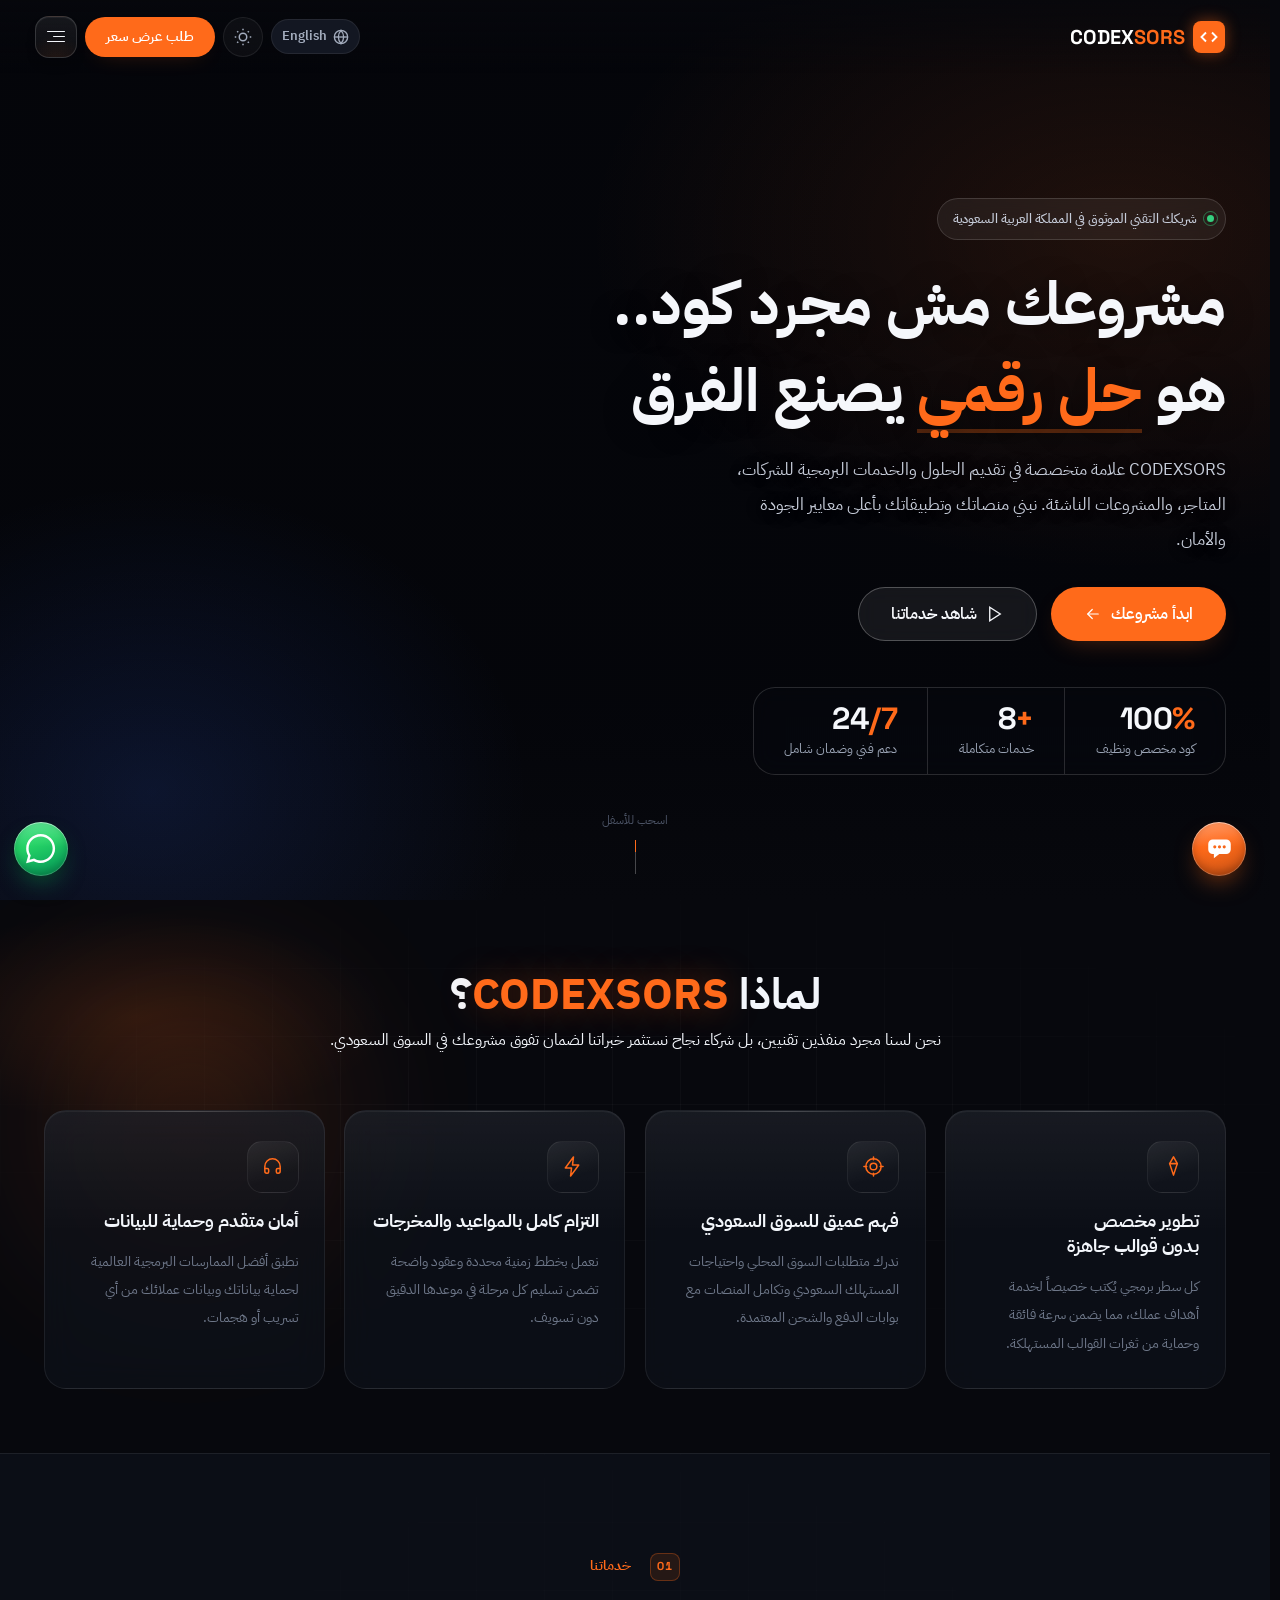
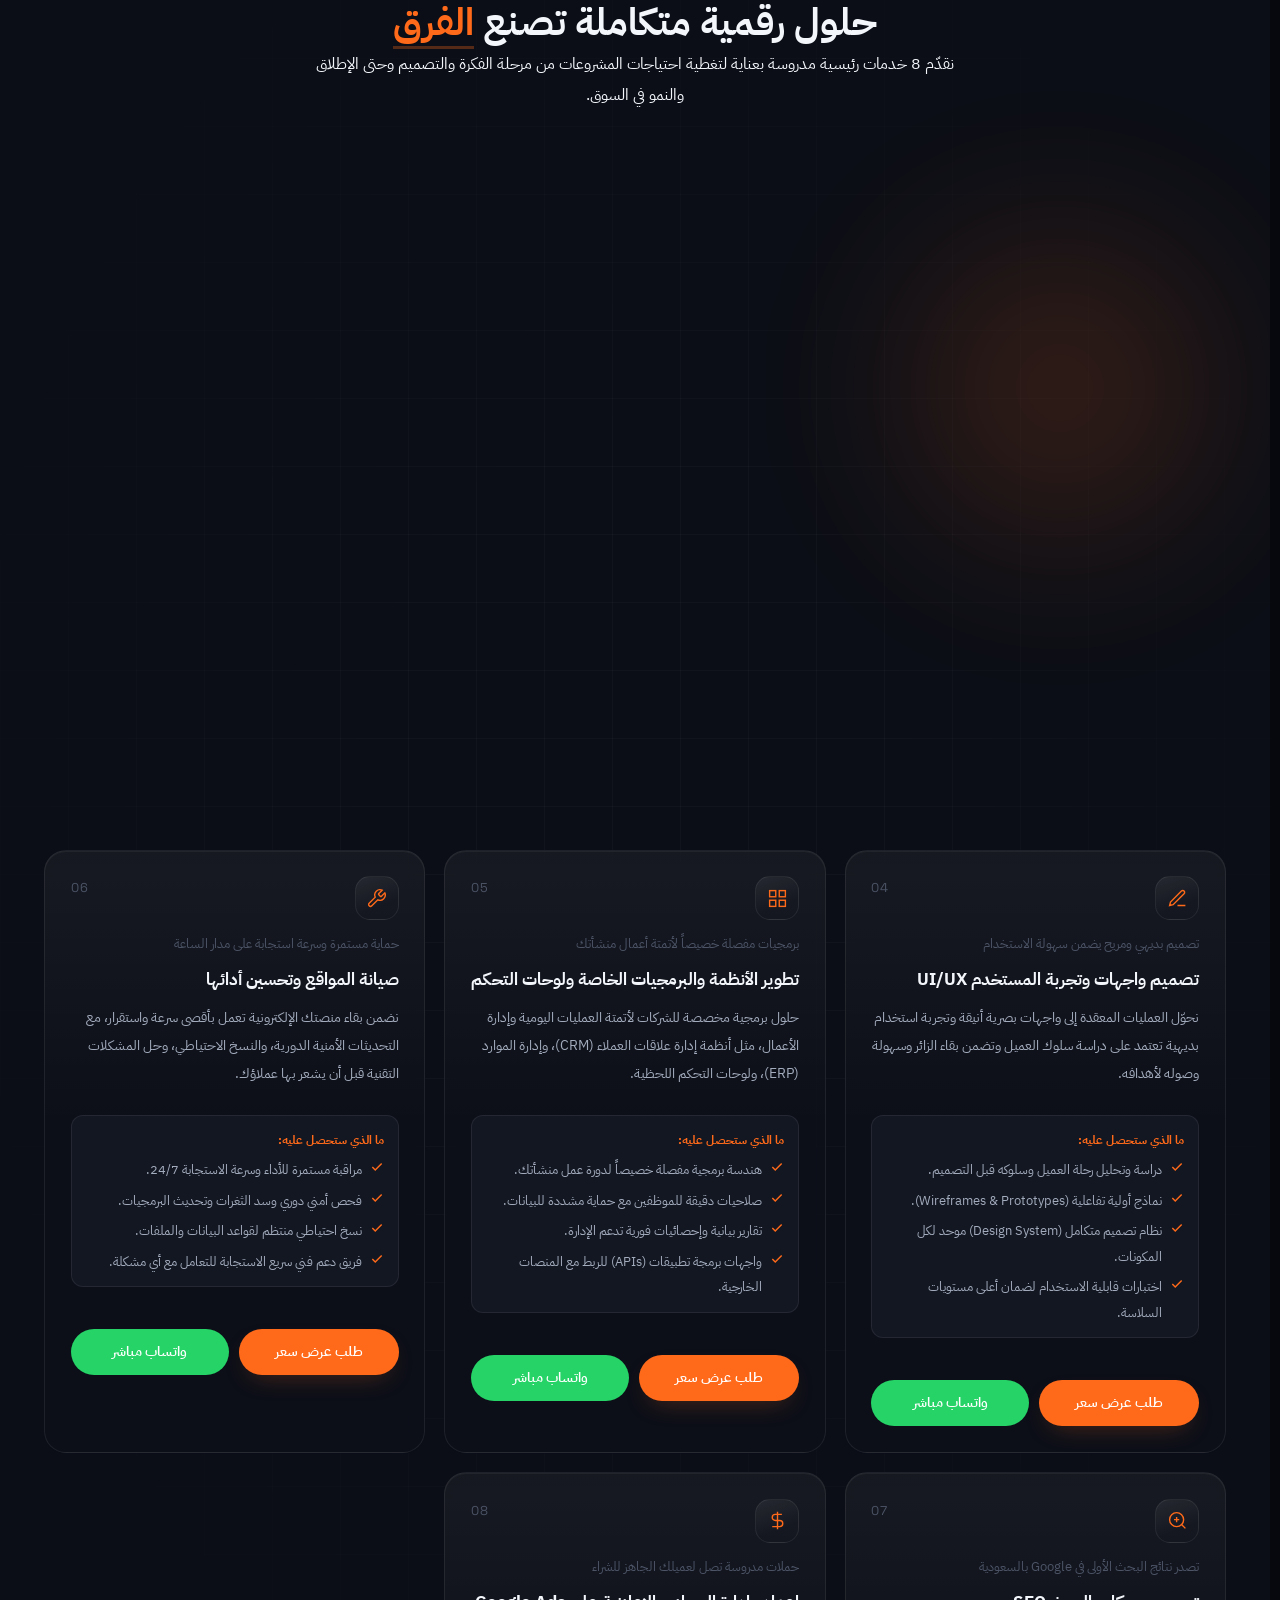
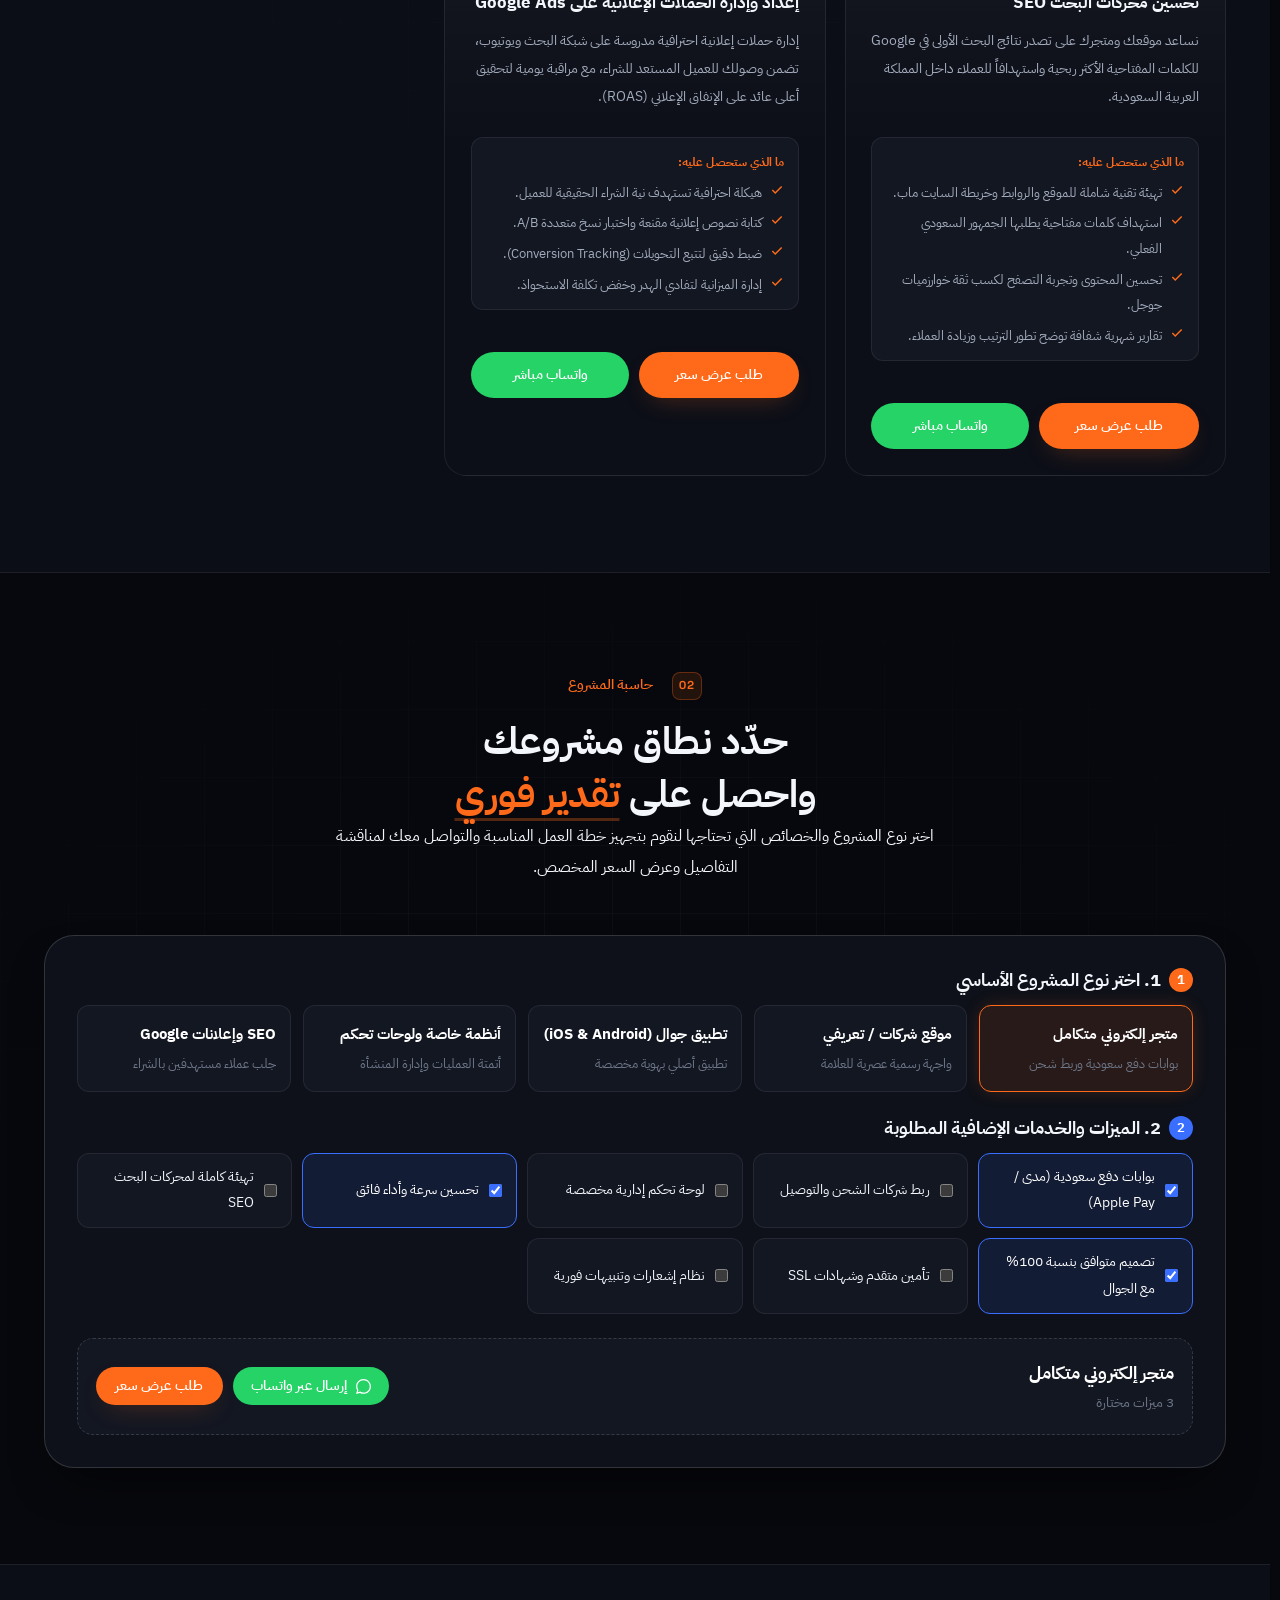
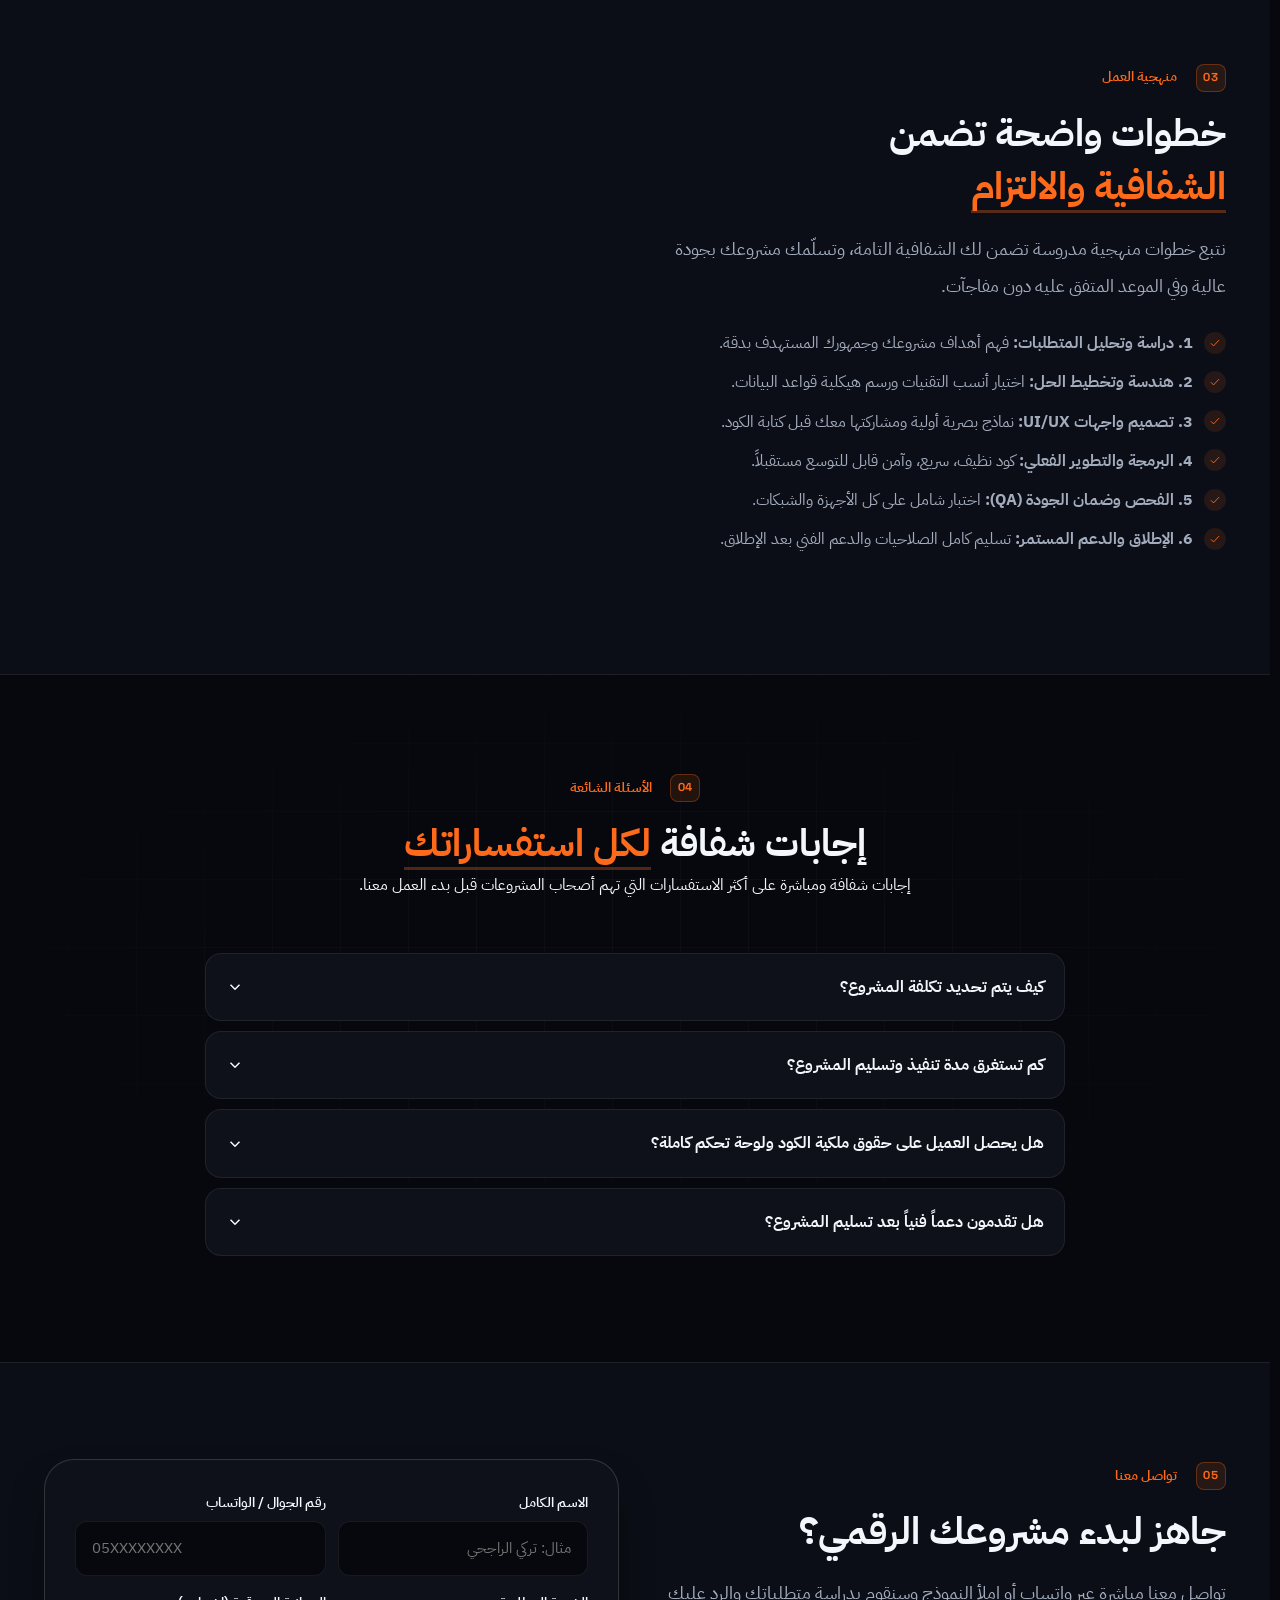
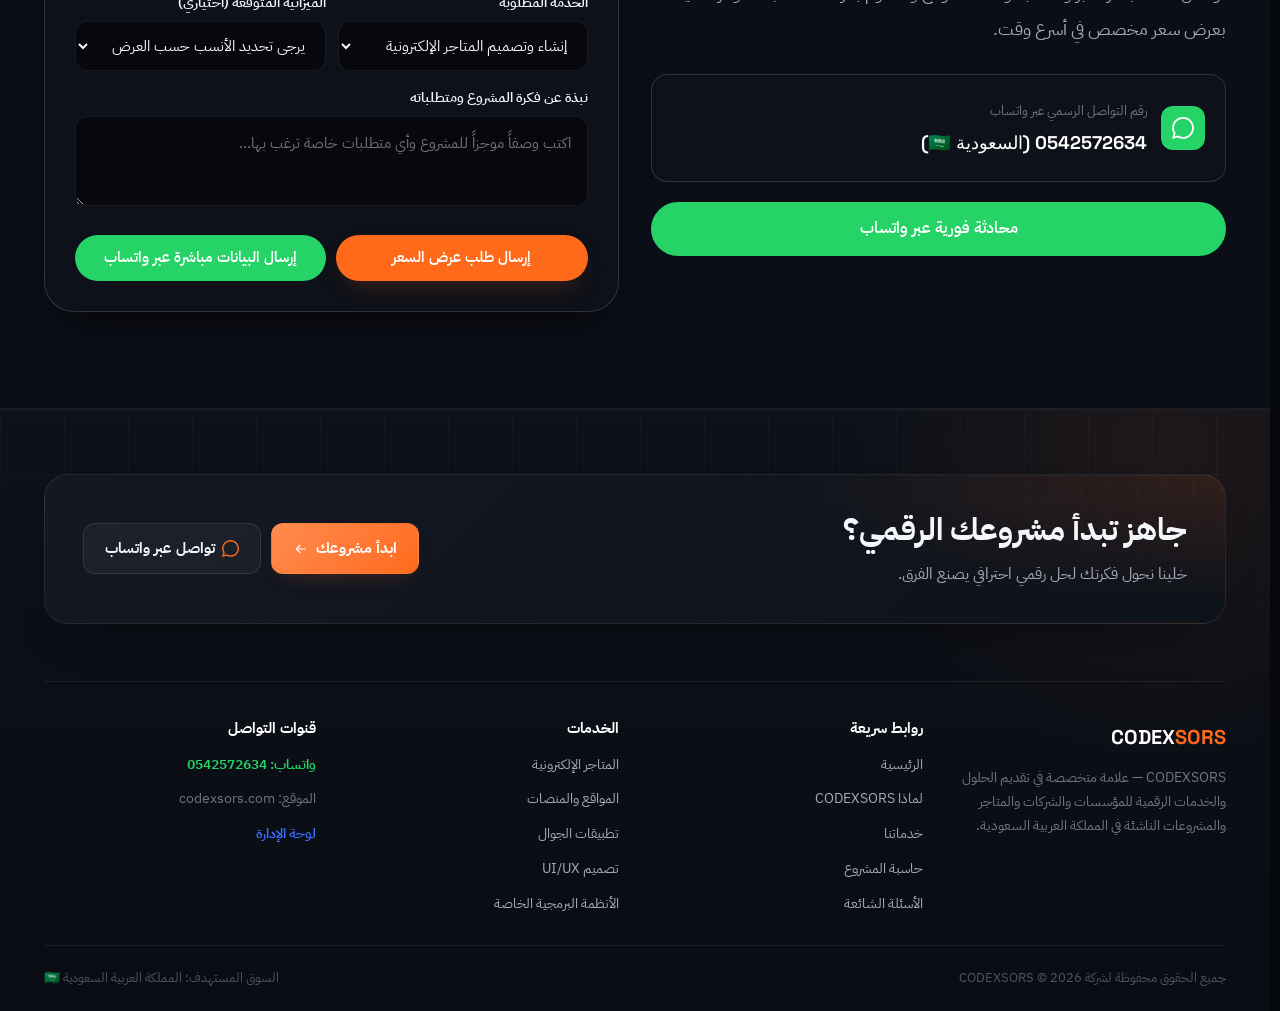
==== commit be292992: "feat(v1.2.2): exact Site Snap mobile fidelity - theme toggle, side-by-side hero CTAs, bnav scroll sp" ====
--- a/index.html
+++ b/index.html
@@ -79,6 +79,12 @@
         <button class="lang-pill-btn" id="langSwitcher" aria-label="تبديل اللغة">
           <span class="active-lang">العربية</span>
           <span>EN</span>
+        </button>
+
+        <!-- Theme Toggle Button matching Site Snap -->
+        <button class="hdr-control theme-toggle" data-theme-toggle type="button" aria-label="تبديل السمة">
+          <svg class="icon icon--sun" viewBox="0 0 24 24" fill="none" stroke="currentColor" stroke-width="2"><circle cx="12" cy="12" r="5"/><line x1="12" y1="1" x2="12" y2="3"/><line x1="12" y1="21" x2="12" y2="23"/><line x1="4.22" y1="4.22" x2="5.64" y2="5.64"/><line x1="18.36" y1="18.36" x2="19.78" y2="19.78"/><line x1="1" y1="12" x2="3" y2="12"/><line x1="21" y1="12" x2="23" y2="12"/><line x1="4.22" y1="19.78" x2="5.64" y2="18.36"/><line x1="18.36" y1="5.64" x2="19.78" y2="4.22"/></svg>
+          <svg class="icon icon--moon" viewBox="0 0 24 24" fill="none" stroke="currentColor" stroke-width="2"><path d="M21 12.79A9 9 0 1 1 11.21 3 7 7 0 0 0 21 12.79z"/></svg>
         </button>
 
         <!-- Desktop Only CTA -->
@@ -207,9 +213,9 @@
               <svg class="icon icon--arrow" width="18" height="18" viewBox="0 0 24 24" fill="none" stroke="currentColor" stroke-width="1.6" stroke-linecap="round" stroke-linejoin="round" aria-hidden="true"><path d="M5 12h14"/><path d="m13 6 6 6-6 6"/></svg>
             </button>
 
-            <a class="btn btn--ghost btn--lg" href="https://wa.me/966542572634?text=%D8%A7%D9%84%D8%B3%D9%84%D8%A7%D9%85%20%D8%B9%D9%84%D9%8A%D9%83%D9%85%D8%8C%20%D8%A3%D9%88%D8%AF%20%D8%A7%D9%84%D8%A7%D8%B3%D8%AA%D9%81%D8%B3%D8%A7%D8%B1%20%D8%B9%D9%86%20%D8%AE%D8%AF%D9%85%D8%A7%D8%AA%20CODEXSORS" target="_blank" rel="noopener noreferrer">
-              <svg class="icon" width="18" height="18" viewBox="0 0 24 24" fill="currentColor"><path d="M.057 24l1.687-6.163c-1.041-1.804-1.588-3.849-1.587-5.946.003-6.556 5.338-11.891 11.893-11.891 3.181.001 6.167 1.24 8.413 3.488 2.245 2.248 3.481 5.236 3.48 8.414-.003 6.557-5.338 11.892-11.893 11.892-1.99-.001-3.951-.5-5.688-1.448l-6.305 1.654zm6.597-3.807c1.676.995 3.276 1.591 5.392 1.592 5.448 0 9.886-4.434 9.889-9.885.002-5.462-4.415-9.89-9.881-9.892-5.452 0-9.887 4.434-9.889 9.884-.001 2.225.651 3.891 1.746 5.634l-.999 3.648 3.742-.981z"/></svg>
-              <span data-i18n="hero_btn_whatsapp">تحدث معنا عبر واتساب</span>
+            <a class="btn btn--ghost btn--lg" href="#services">
+              <svg class="icon" width="18" height="18" viewBox="0 0 24 24" fill="none" stroke="currentColor" stroke-width="1.8"><polygon points="5 3 19 12 5 21 5 3"/></svg>
+              <span data-i18n="hero_btn_explore">شاهد خدماتنا</span>
             </a>
           </div>
 
@@ -220,12 +226,12 @@
               <span class="l" data-i18n="hl_clean_code">كود مخصص ونظيف</span>
             </div>
             <div class="hero-fact">
-              <span class="v" dir="ltr">8</span>
+              <span class="v" dir="ltr">8<em>+</em></span>
               <span class="l">خدمات متكاملة</span>
             </div>
             <div class="hero-fact">
-              <span class="v">🇸🇦</span>
-              <span class="l" data-i18n="hl_saudi_market">السوق السعودي</span>
+              <span class="v" dir="ltr">24<em>/7</em></span>
+              <span class="l" data-i18n="hl_support">دعم واستشارات</span>
             </div>
           </div>
         </div>
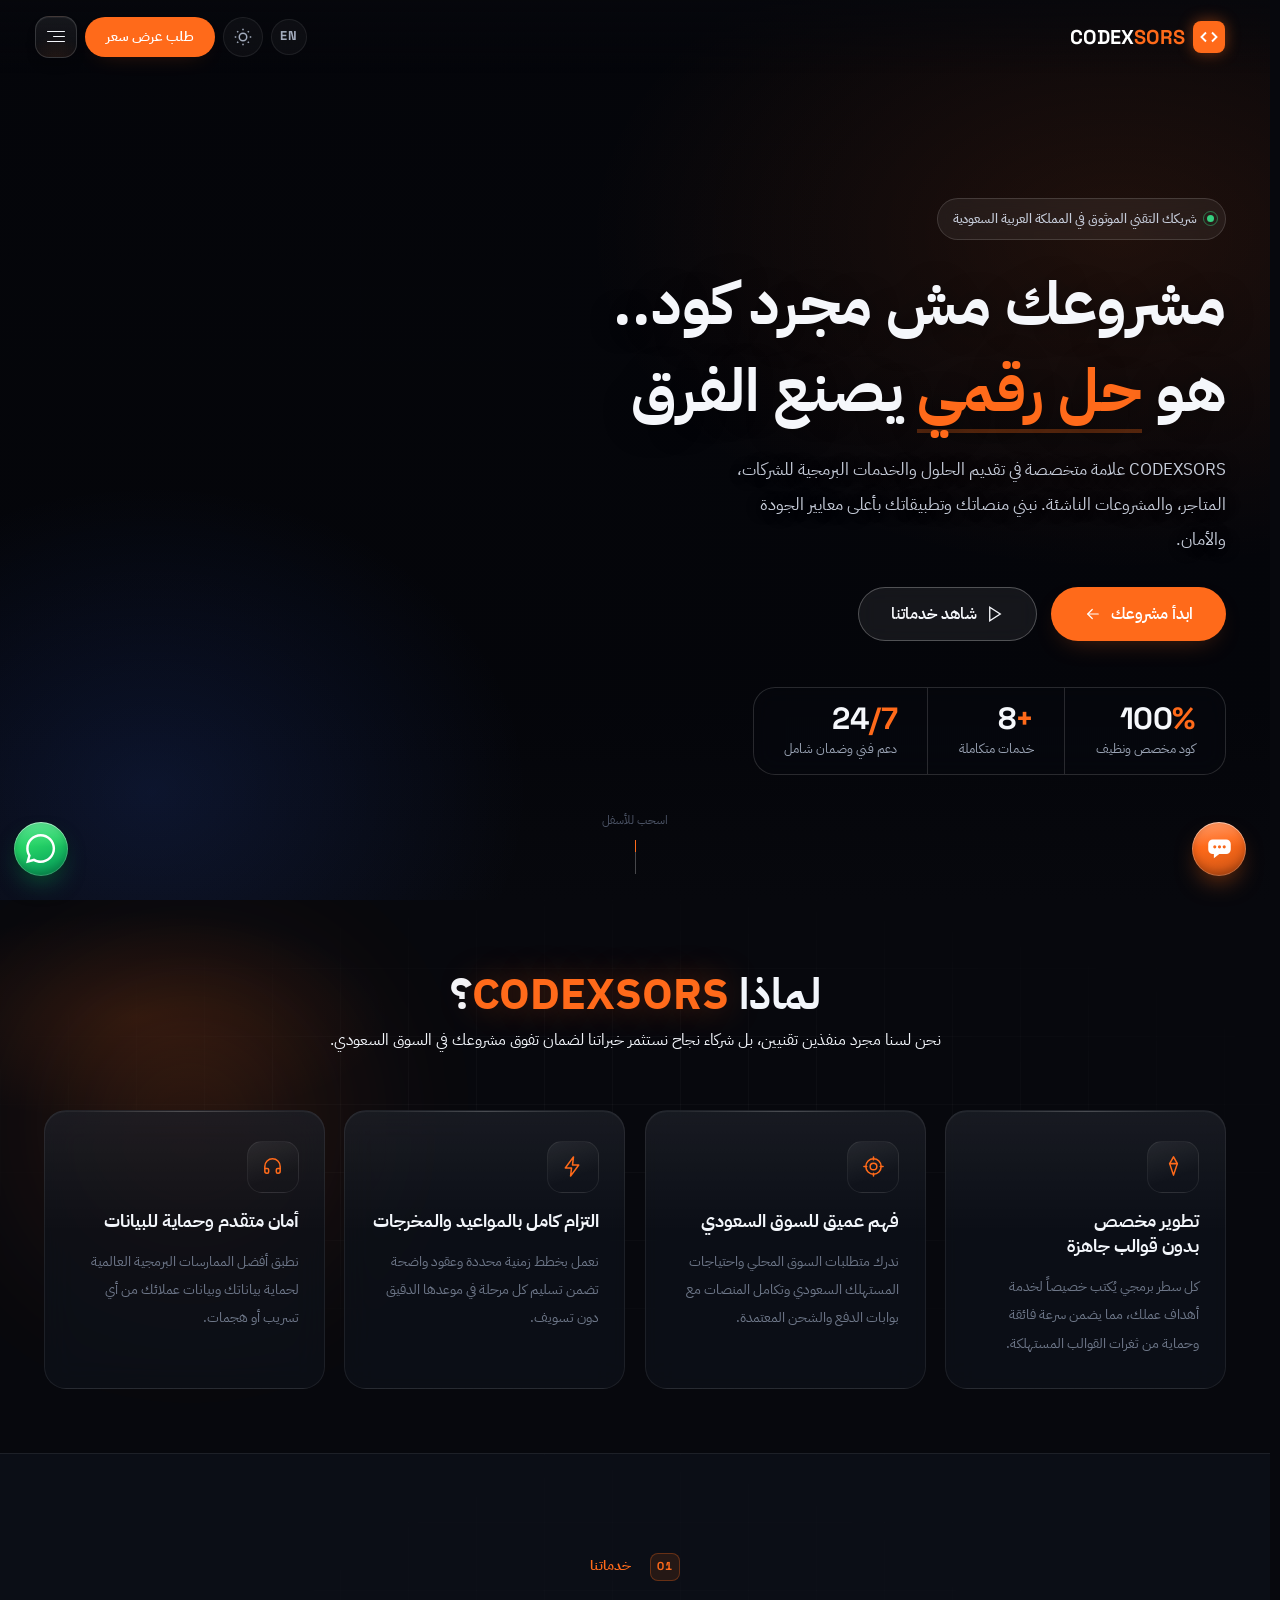
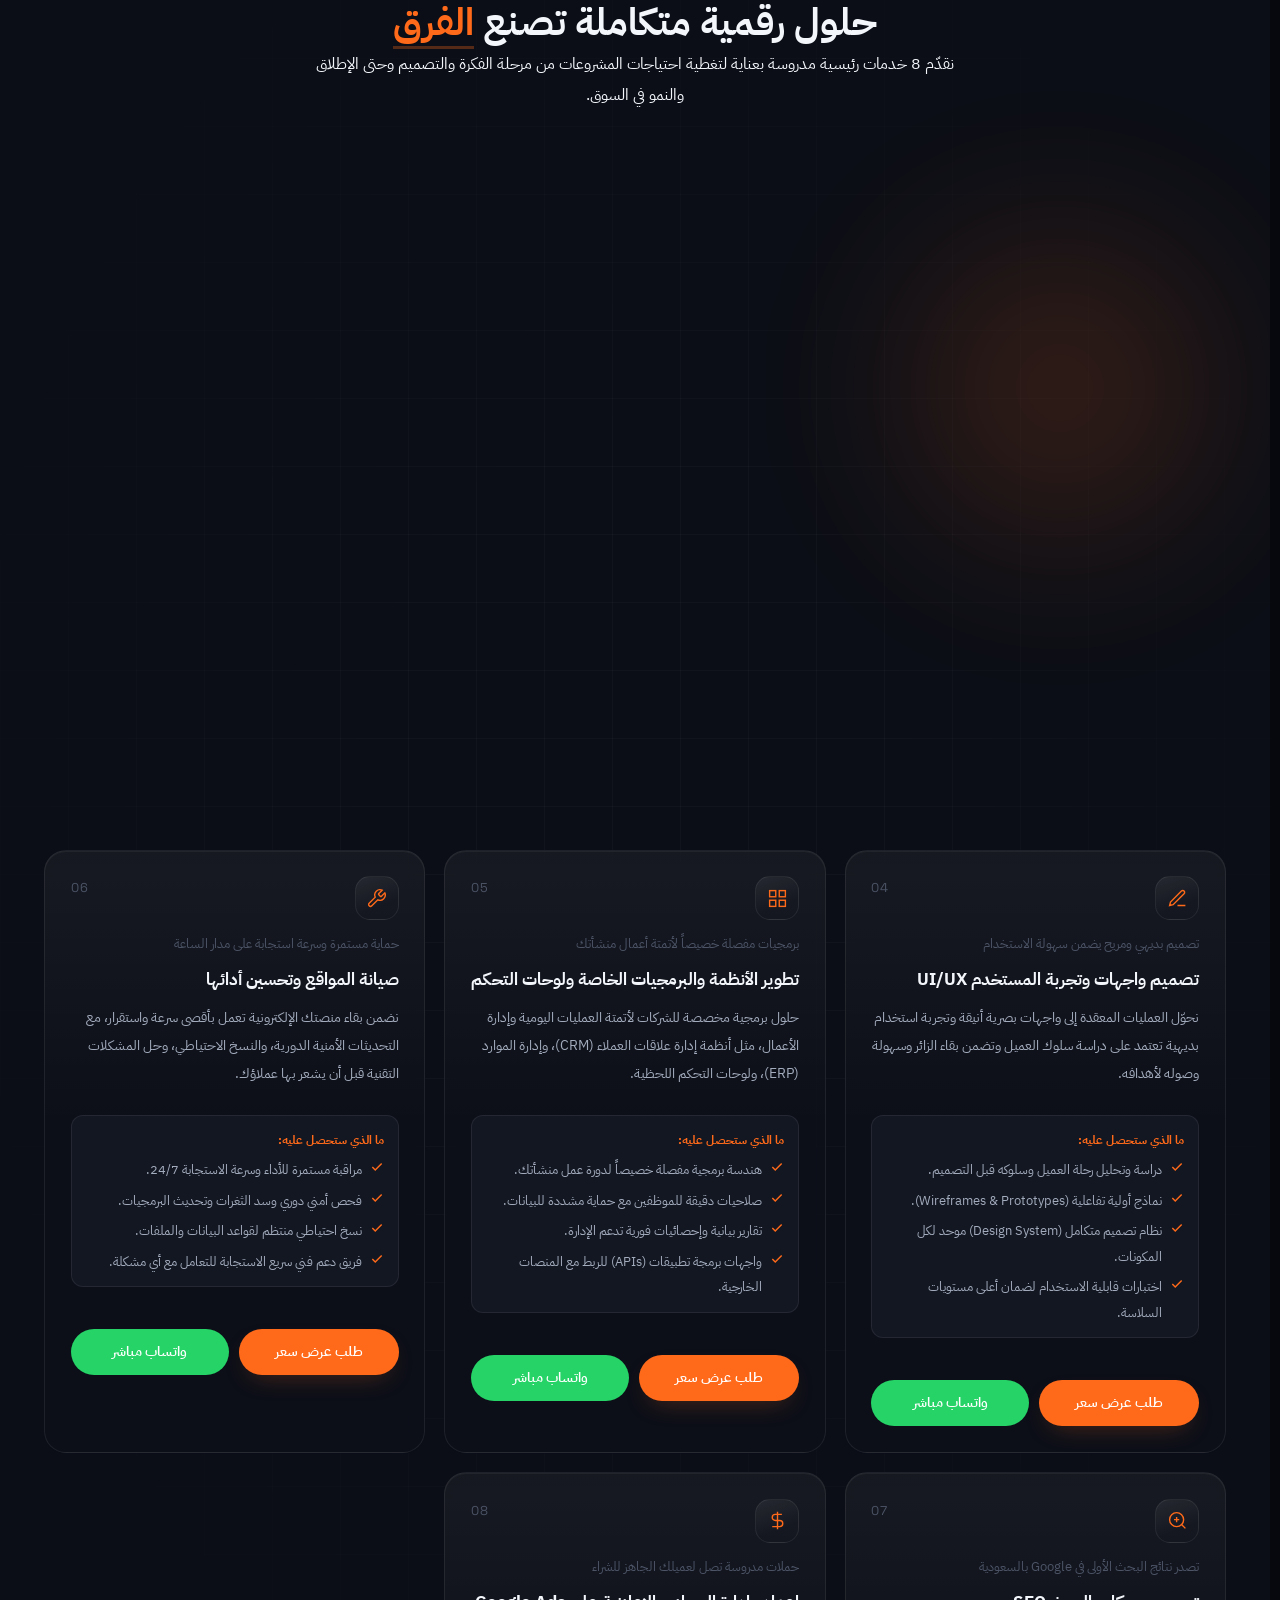
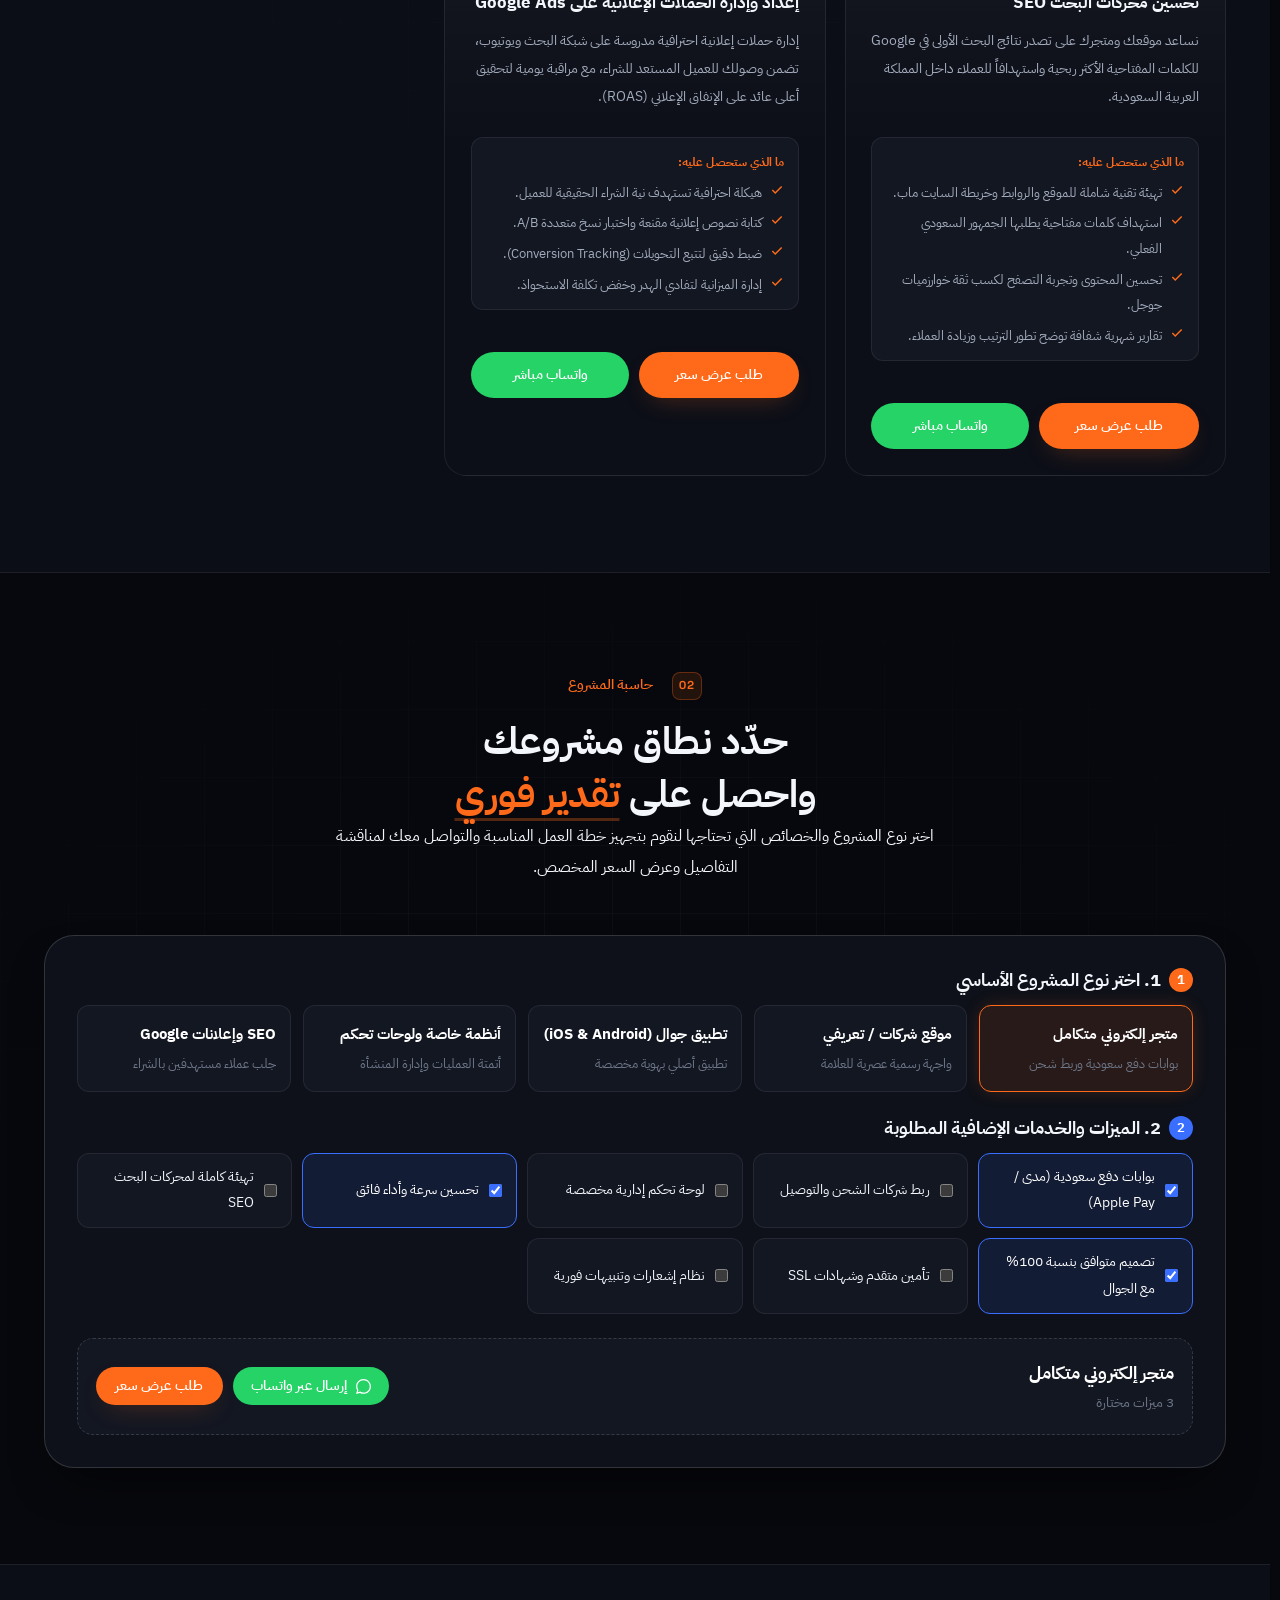
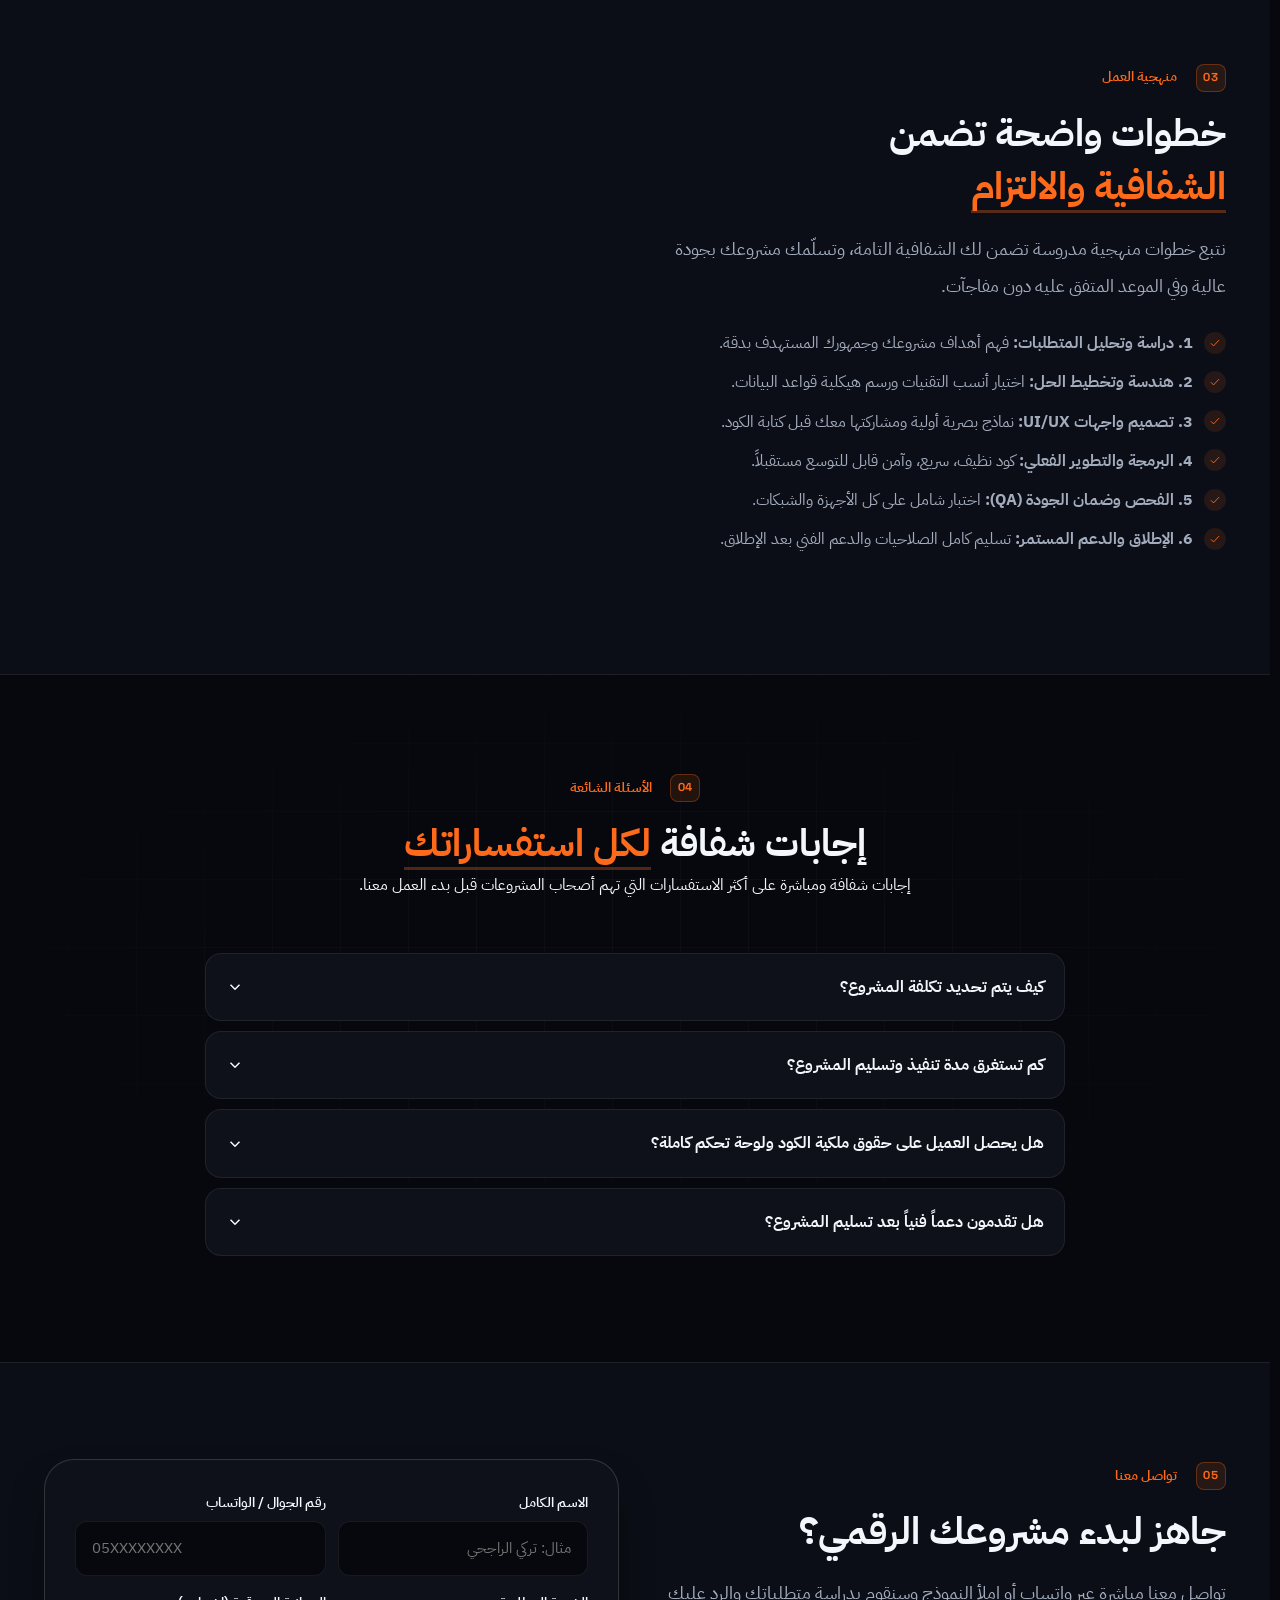
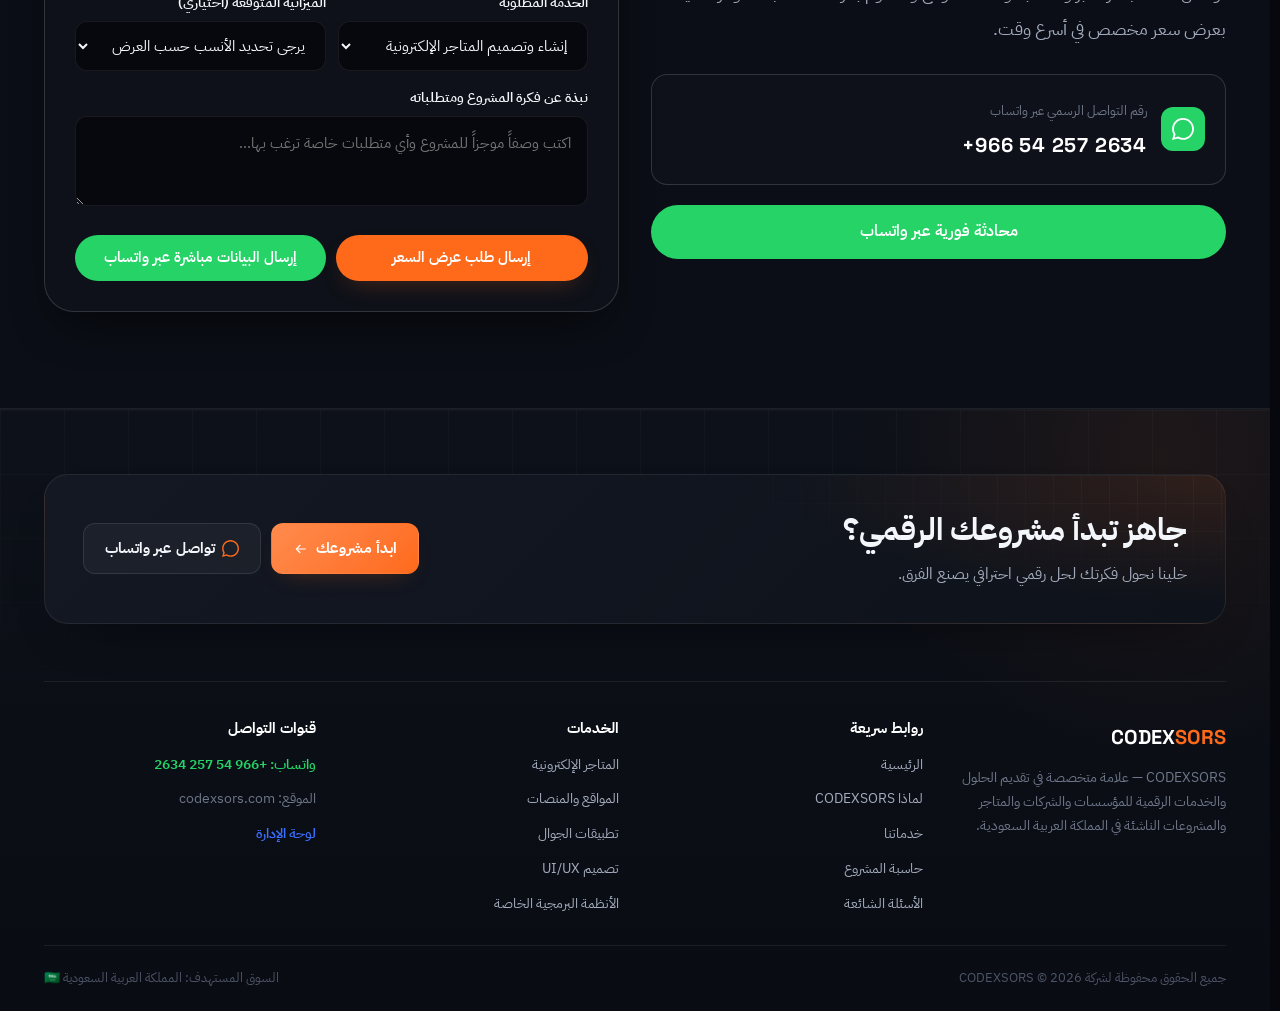
==== commit 4fcb32e3: "fix(mobile): compact 2-letter lang switcher (EN/AR) to prevent logo collision and format clean inter" ====
--- a/index.html
+++ b/index.html
@@ -75,11 +75,8 @@
 
       <!-- Header Controls (Left on RTL) -->
       <div class="header-actions">
-        <!-- Language Switcher Pill -->
-        <button class="lang-pill-btn" id="langSwitcher" aria-label="تبديل اللغة">
-          <span class="active-lang">العربية</span>
-          <span>EN</span>
-        </button>
+        <!-- Language Switcher (Compact 2-letter button) -->
+        <button class="lang-pill-btn" id="langSwitcher" aria-label="Switch to English">EN</button>
 
         <!-- Theme Toggle Button matching Site Snap -->
         <button class="hdr-control theme-toggle" data-theme-toggle type="button" aria-label="تبديل السمة">
@@ -747,7 +744,7 @@
               </span>
               <div>
                 <span style="font-size: 0.8rem; color: var(--text-muted);" data-i18n="contact_phone_label">رقم التواصل الرسمي عبر واتساب</span>
-                <div style="font-size: 1.15rem; font-weight: 800; font-family: 'Space Grotesk', sans-serif; color: #FFF;">0542572634 (السعودية 🇸🇦)</div>
+                <div style="font-size: 1.25rem; font-weight: 800; font-family: 'Space Grotesk', sans-serif; color: #FFF; letter-spacing: 0.04em;" dir="ltr">+966 54 257 2634</div>
               </div>
             </div>
           </div>
@@ -877,7 +874,7 @@
         <div>
           <h4 style="font-size: 0.95rem; font-weight: 700; color: #FFF; margin-bottom: 12px;" data-i18n="footer_contact">قنوات التواصل</h4>
           <ul style="list-style: none; padding: 0; margin: 0; display: flex; flex-direction: column; gap: 8px; font-size: 0.88rem;">
-            <li><a href="https://wa.me/966542572634" target="_blank" rel="noopener noreferrer" style="color: var(--wa-green); font-weight: 600;">واتساب: 0542572634</a></li>
+            <li><a href="https://wa.me/966542572634" target="_blank" rel="noopener noreferrer" style="color: var(--wa-green); font-weight: 600;" dir="ltr">واتساب: +966 54 257 2634</a></li>
             <li style="color: var(--text-muted);">الموقع: codexsors.com</li>
             <li><a href="admin.html" style="color: var(--secondary); font-weight: 600;" data-i18n="footer_admin">⚙️ لوحة الإدارة (Admin)</a></li>
           </ul>
--- a/assets/css/codexsors-addons.css
+++ b/assets/css/codexsors-addons.css
@@ -37,32 +37,31 @@
   box-shadow: 0 0 15px rgba(255, 106, 26, 0.45);
 }
 
-/* 2. Language Pill Button (custom, header bar only) */
+/* 2. Language Button (Compact 2-Letter Abbreviation: EN / AR) */
 .lang-pill-btn {
   display: inline-flex;
   align-items: center;
-  gap: 6px;
-  padding: 4px 10px;
+  justify-content: center;
+  min-width: 36px;
+  height: 36px;
+  padding: 0 4px;
   border-radius: var(--r-pill);
-  background: var(--surface-2);
+  background: var(--glass);
   border: 1px solid var(--border);
   color: var(--text-secondary);
+  font-family: 'Space Grotesk', -apple-system, sans-serif;
   font-size: 0.8rem;
-  font-weight: 600;
+  font-weight: 700;
+  letter-spacing: 0.04em;
   cursor: pointer;
   transition: all 0.2s ease;
   user-select: none;
+  flex: none;
 }
 .lang-pill-btn:hover {
-  border-color: var(--border-strong);
-  color: #FFF;
-}
-.lang-pill-btn .active-lang {
-  background: var(--primary);
-  color: #FFF;
-  padding: 2px 7px;
-  border-radius: var(--r-pill);
-  font-size: 0.75rem;
+  border-color: var(--primary);
+  color: #FFF;
+  background: var(--surface-2);
 }
 
 /* 3. Modal Styling */
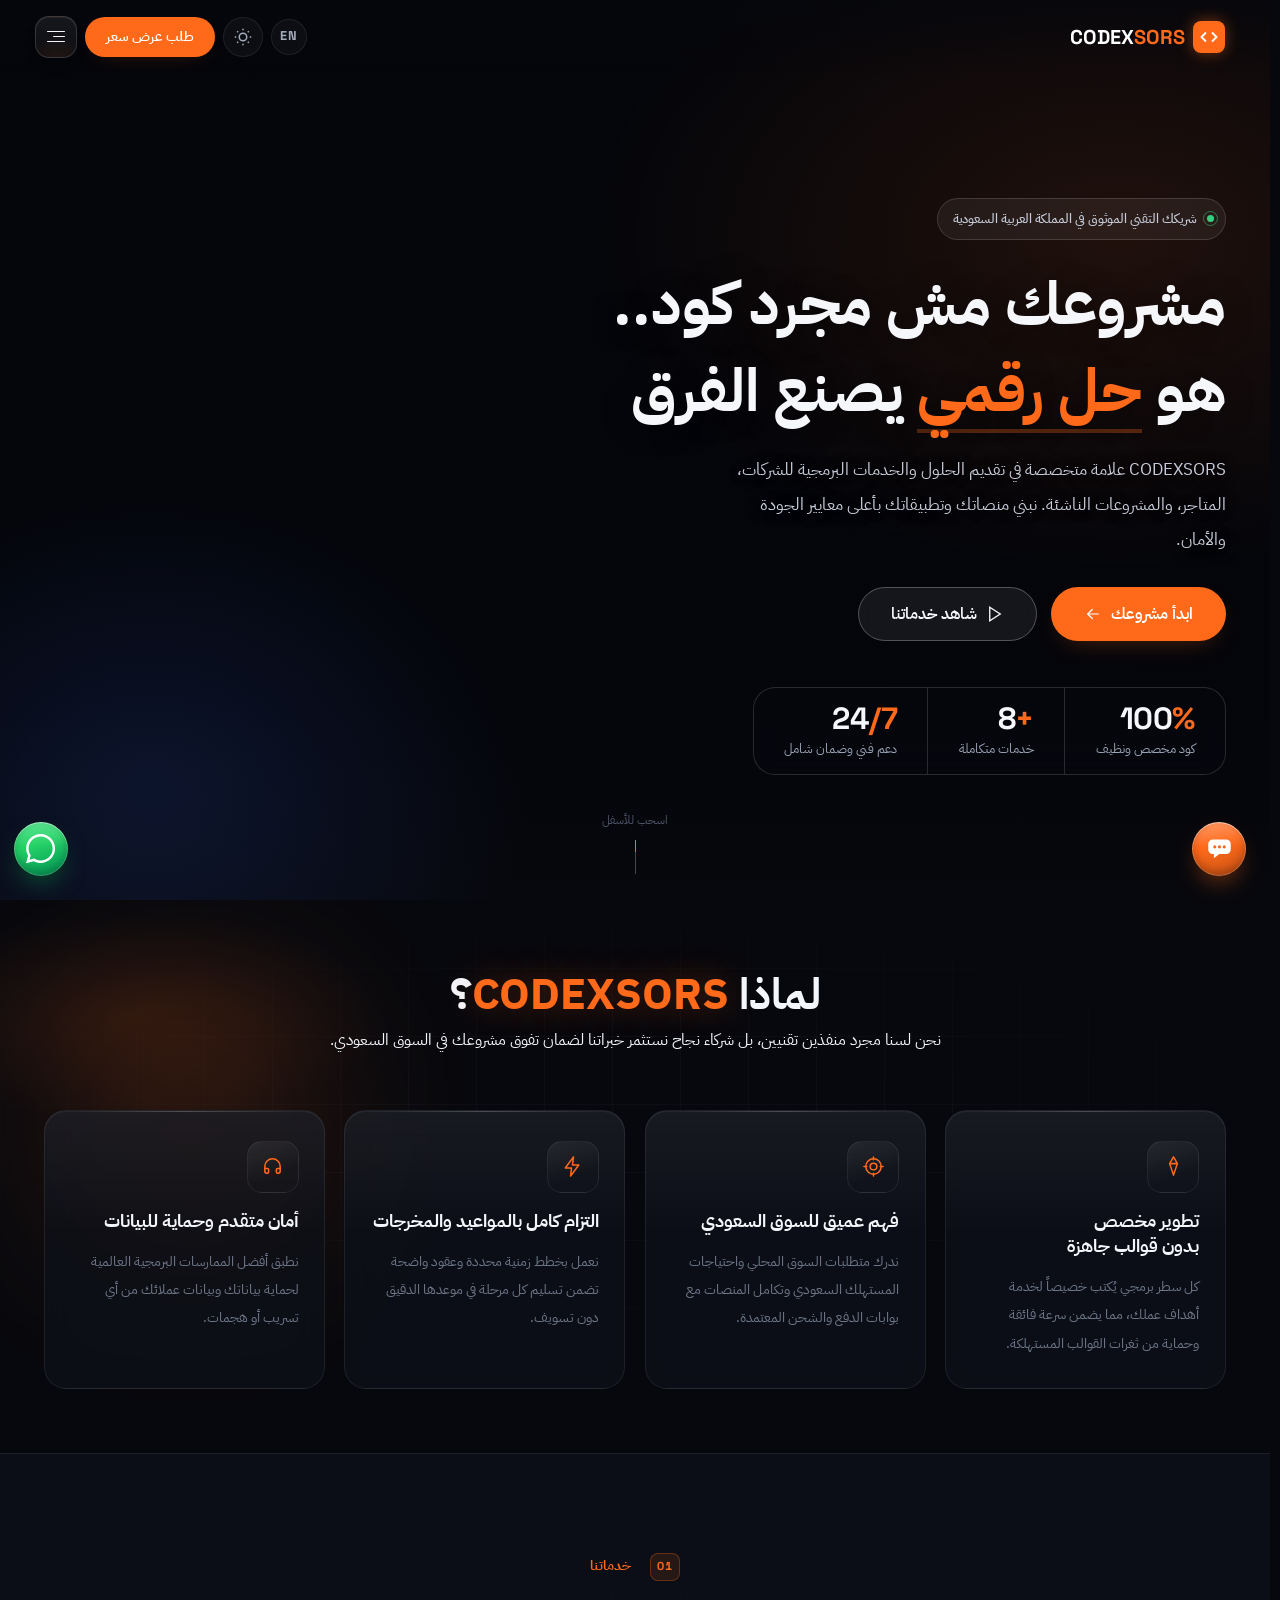
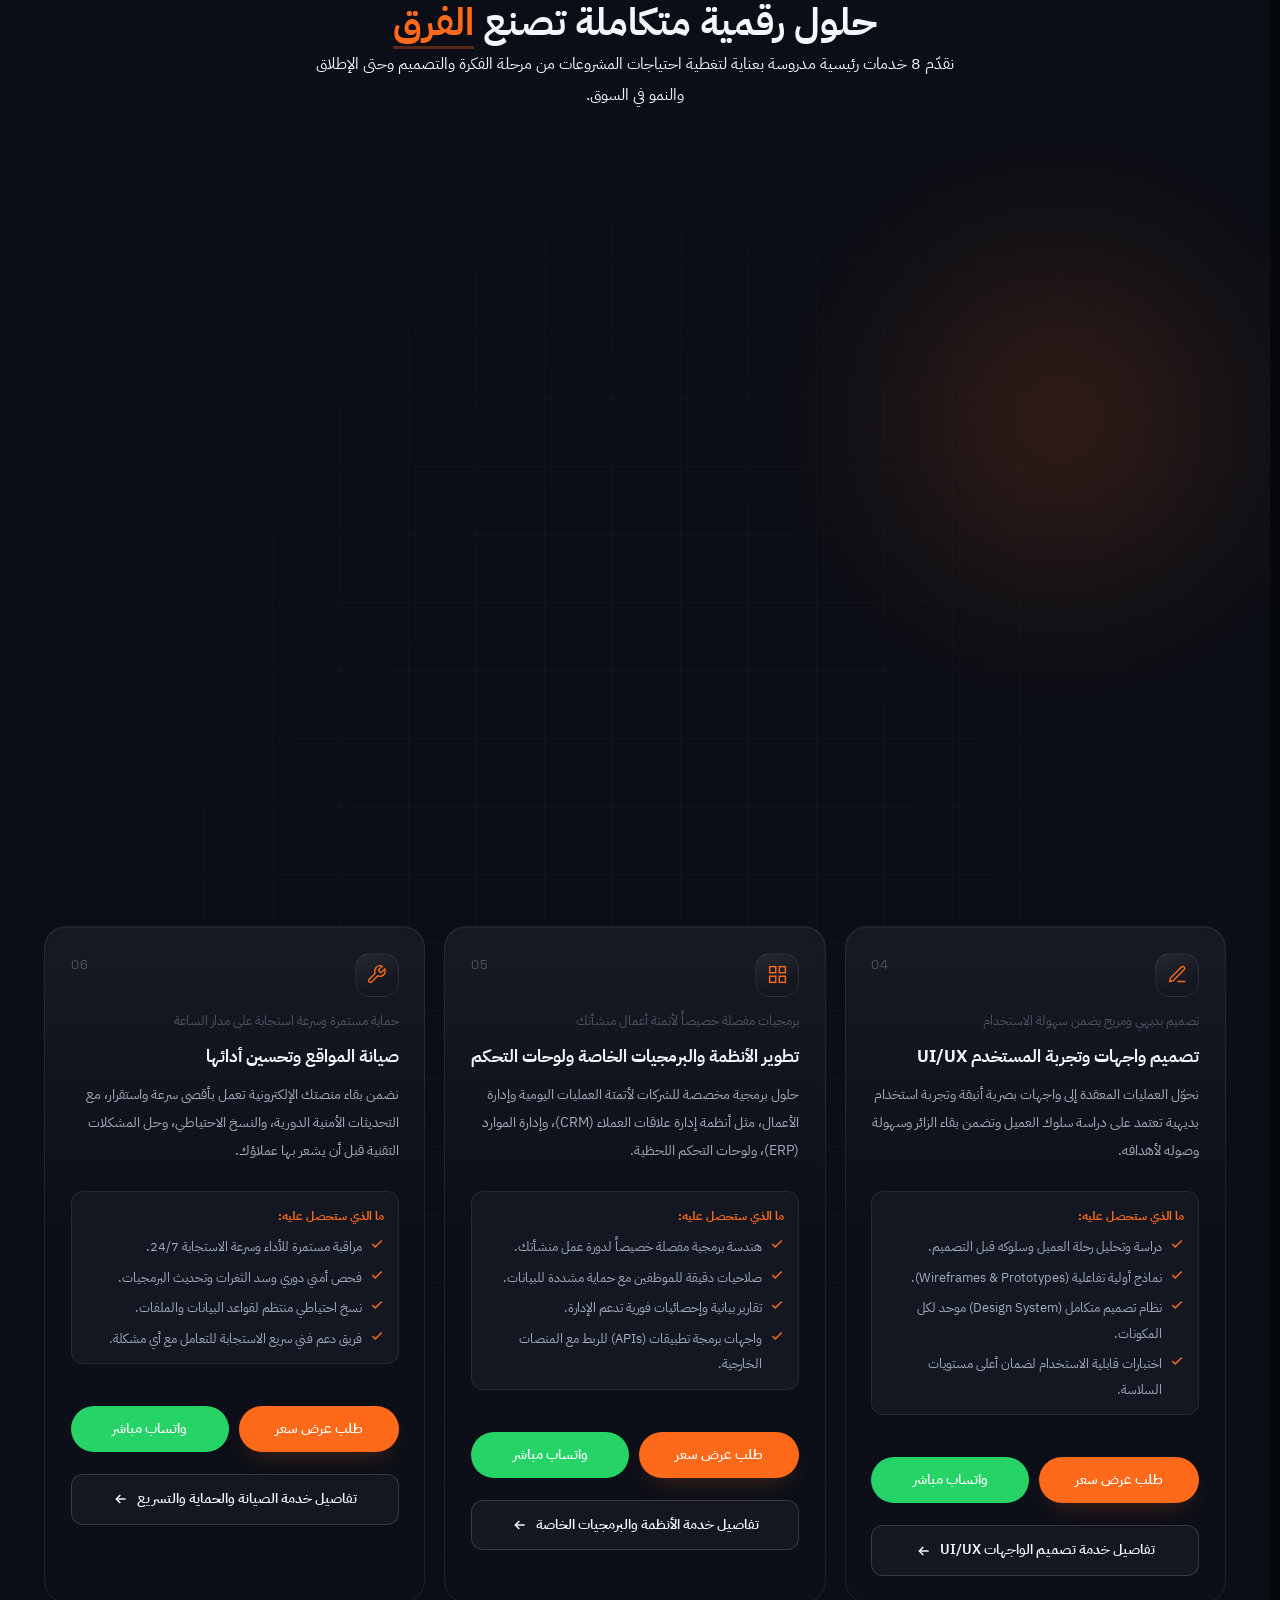
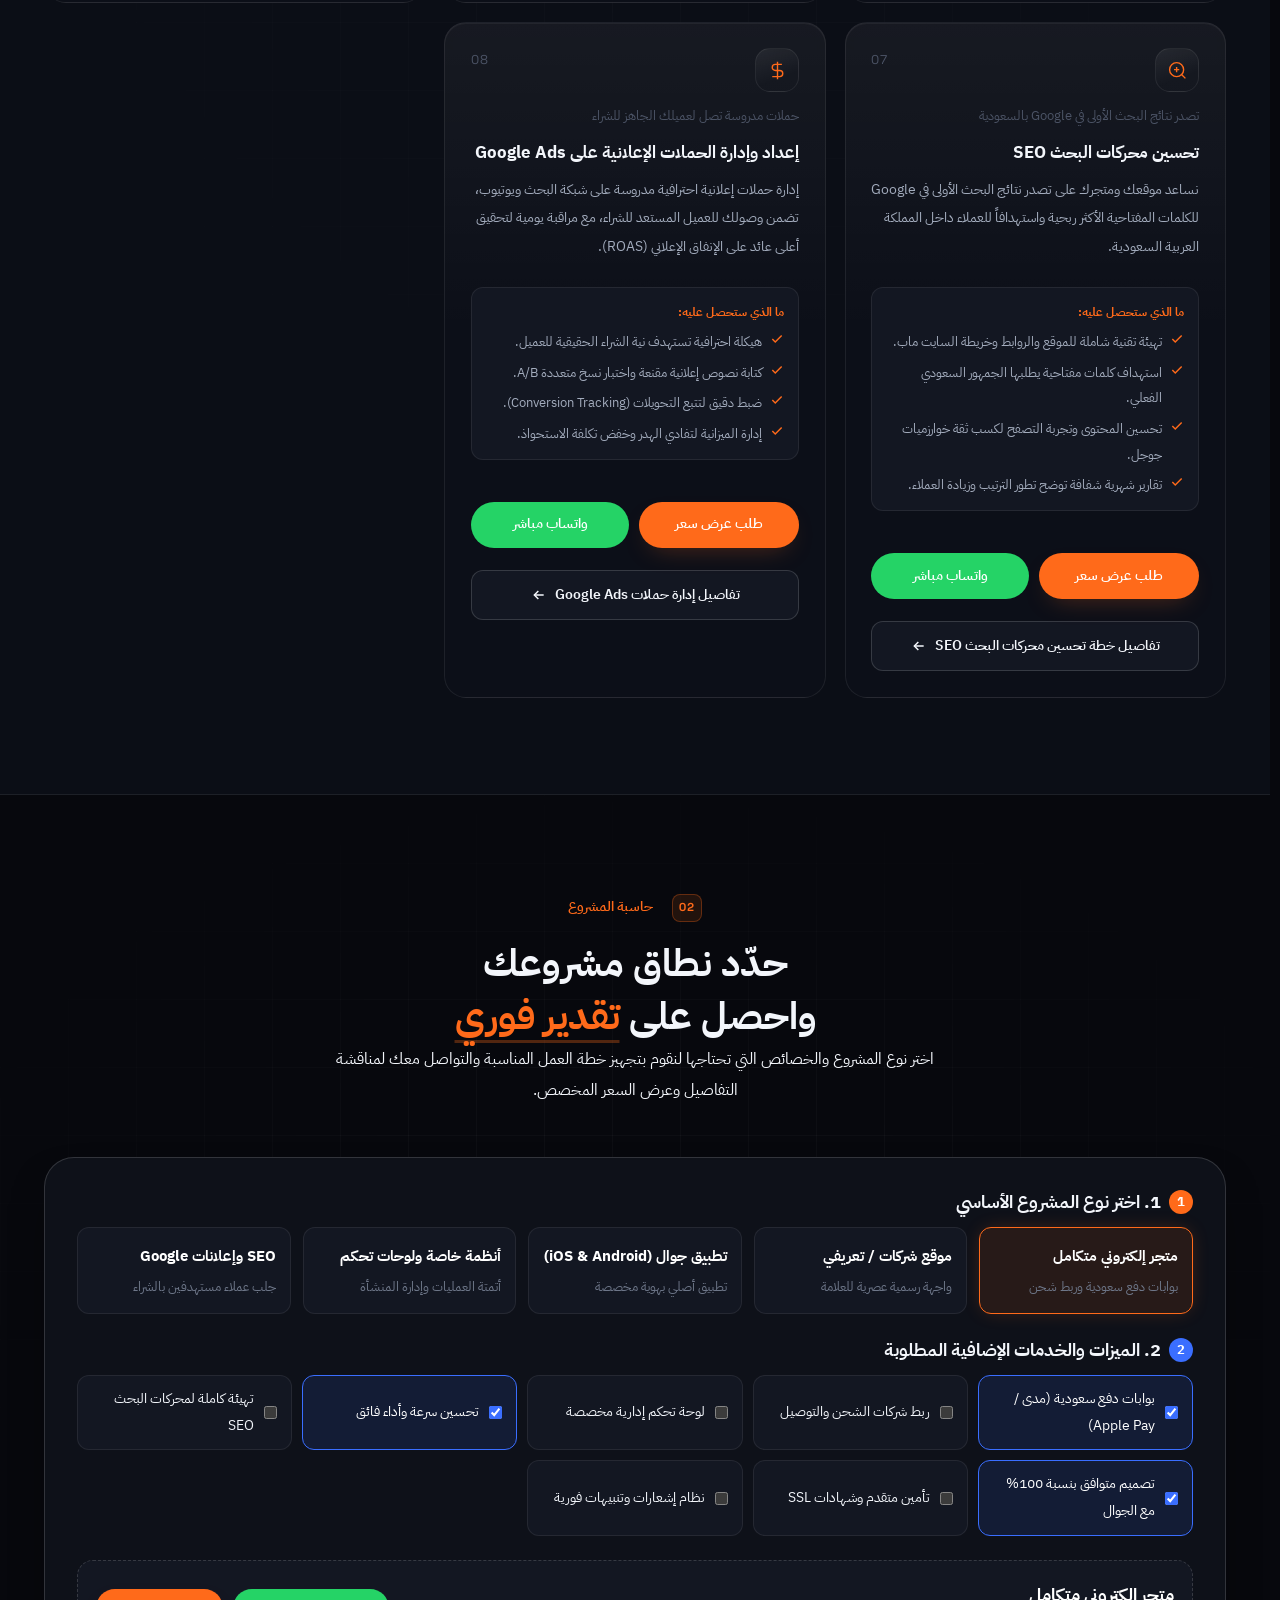
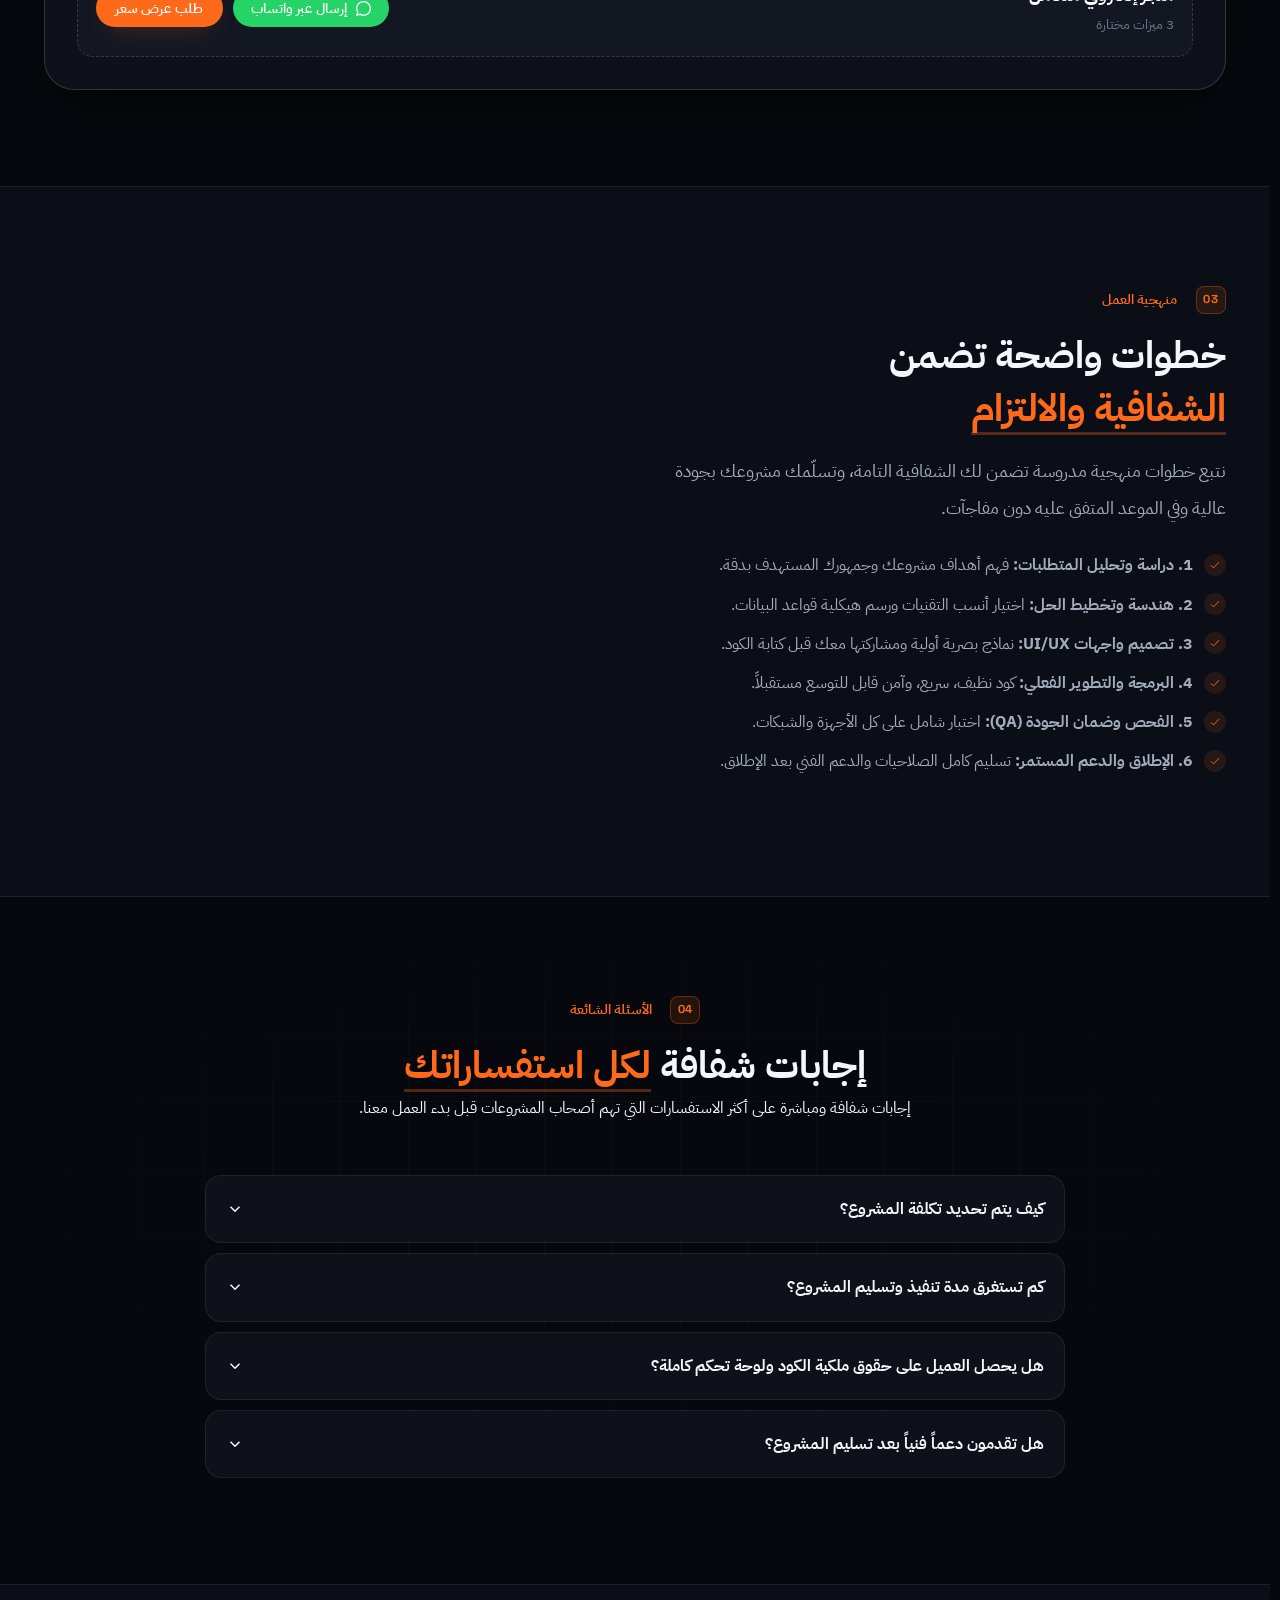
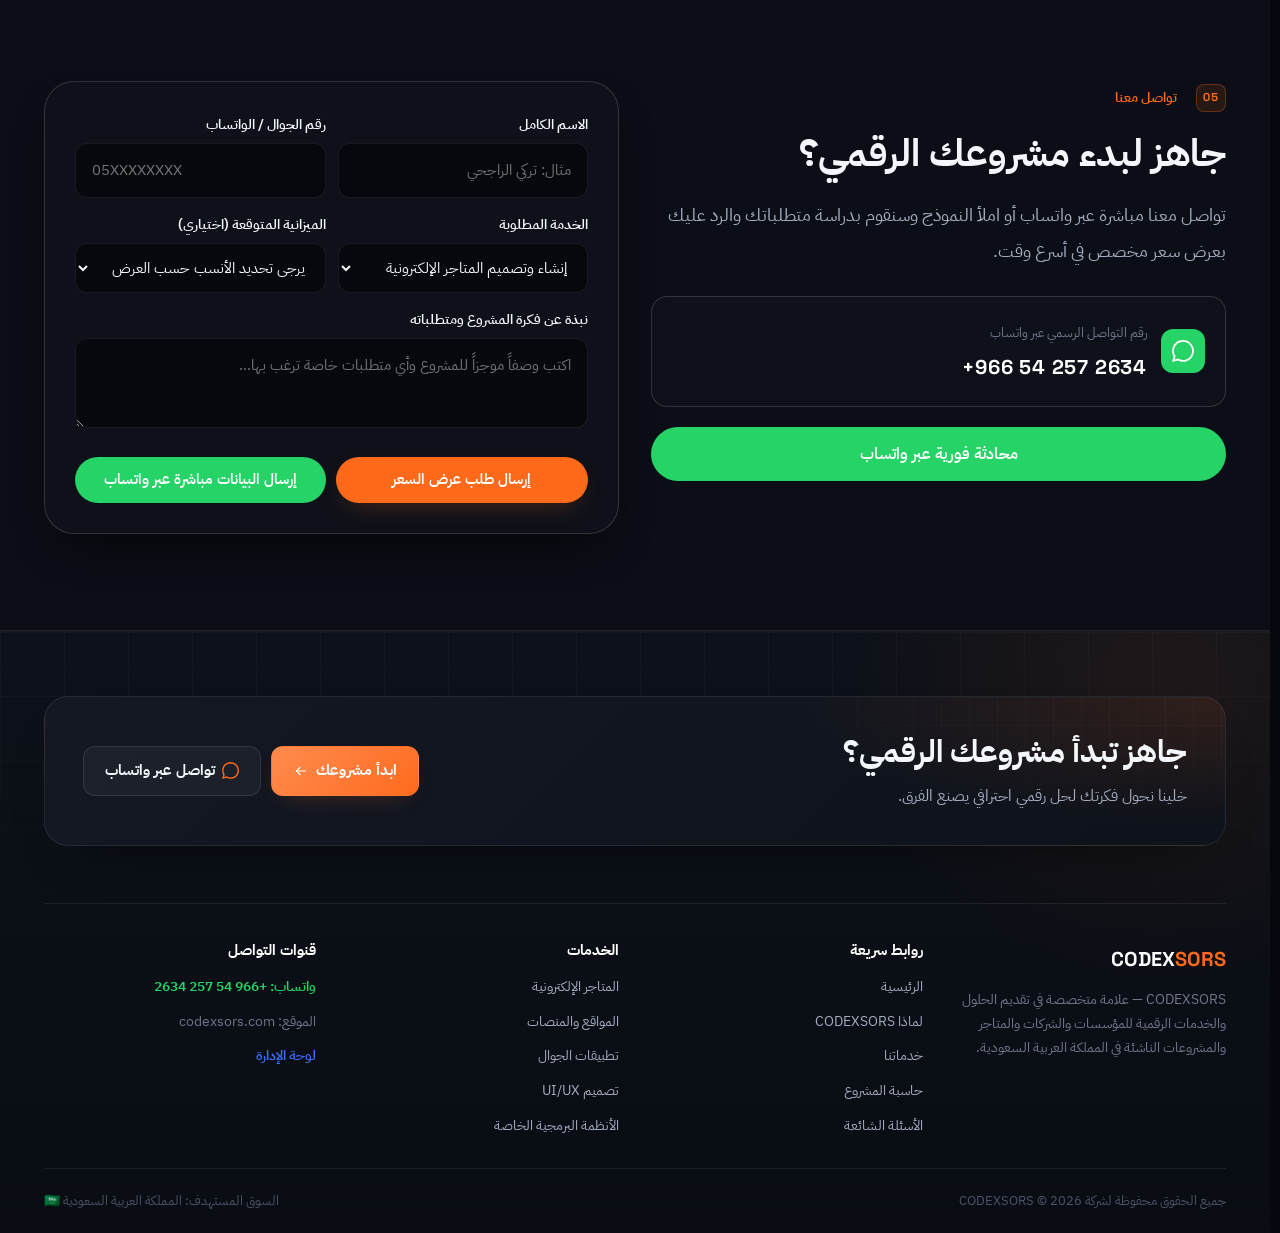
==== commit 502f48e0: "feat(services): add 8 dedicated landing pages for Saudi SEO, update sitemap, and add full-width deta" ====
--- a/index.html
+++ b/index.html
@@ -325,6 +325,10 @@
             <button class="btn btn--primary open-quote-modal-btn" data-service="إنشاء وتصميم المتاجر الإلكترونية">طلب عرض سعر</button>
             <button class="btn btn--wa" onclick="openWhatsAppForService('إنشاء وتصميم المتاجر الإلكترونية')">واتساب مباشر</button>
           </div>
+          <a class="btn--details" href="services/ecommerce.html">
+            <span>تفاصيل خدمة المتاجر الإلكترونية</span>
+            <svg class="icon" width="16" height="16" viewBox="0 0 24 24" fill="none" stroke="currentColor" stroke-width="2.2"><path d="M19 12H5"/><path d="m11 6-6 6 6 6"/></svg>
+          </a>
         </div>
 
         <!-- 02: Websites -->
@@ -353,6 +357,10 @@
             <button class="btn btn--primary open-quote-modal-btn" data-service="تصميم وتطوير المواقع الإلكترونية">طلب عرض سعر</button>
             <button class="btn btn--wa" onclick="openWhatsAppForService('تصميم وتطوير المواقع الإلكترونية')">واتساب مباشر</button>
           </div>
+          <a class="btn--details" href="services/web-design.html">
+            <span>تفاصيل خدمة تصميم المواقع</span>
+            <svg class="icon" width="16" height="16" viewBox="0 0 24 24" fill="none" stroke="currentColor" stroke-width="2.2"><path d="M19 12H5"/><path d="m11 6-6 6 6 6"/></svg>
+          </a>
         </div>
 
         <!-- 03: Mobile Apps -->
@@ -381,6 +389,10 @@
             <button class="btn btn--primary open-quote-modal-btn" data-service="تطوير تطبيقات Android و iOS">طلب عرض سعر</button>
             <button class="btn btn--wa" onclick="openWhatsAppForService('تطوير تطبيقات Android و iOS')">واتساب مباشر</button>
           </div>
+          <a class="btn--details" href="services/mobile-apps.html">
+            <span>تفاصيل خدمة تطوير التطبيقات</span>
+            <svg class="icon" width="16" height="16" viewBox="0 0 24 24" fill="none" stroke="currentColor" stroke-width="2.2"><path d="M19 12H5"/><path d="m11 6-6 6 6 6"/></svg>
+          </a>
         </div>
 
         <!-- 04: UI/UX -->
@@ -409,6 +421,10 @@
             <button class="btn btn--primary open-quote-modal-btn" data-service="تصميم واجهات وتجربة المستخدم UI/UX">طلب عرض سعر</button>
             <button class="btn btn--wa" onclick="openWhatsAppForService('تصميم واجهات وتجربة المستخدم UI/UX')">واتساب مباشر</button>
           </div>
+          <a class="btn--details" href="services/ui-ux.html">
+            <span>تفاصيل خدمة تصميم الواجهات UI/UX</span>
+            <svg class="icon" width="16" height="16" viewBox="0 0 24 24" fill="none" stroke="currentColor" stroke-width="2.2"><path d="M19 12H5"/><path d="m11 6-6 6 6 6"/></svg>
+          </a>
         </div>
 
         <!-- 05: Custom Software -->
@@ -437,6 +453,10 @@
             <button class="btn btn--primary open-quote-modal-btn" data-service="تطوير الأنظمة والبرمجيات الخاصة">طلب عرض سعر</button>
             <button class="btn btn--wa" onclick="openWhatsAppForService('تطوير الأنظمة والبرمجيات الخاصة')">واتساب مباشر</button>
           </div>
+          <a class="btn--details" href="services/custom-software.html">
+            <span>تفاصيل خدمة الأنظمة والبرمجيات الخاصة</span>
+            <svg class="icon" width="16" height="16" viewBox="0 0 24 24" fill="none" stroke="currentColor" stroke-width="2.2"><path d="M19 12H5"/><path d="m11 6-6 6 6 6"/></svg>
+          </a>
         </div>
 
         <!-- 06: Maintenance -->
@@ -465,6 +485,10 @@
             <button class="btn btn--primary open-quote-modal-btn" data-service="صيانة المواقع وتحسين أدائها">طلب عرض سعر</button>
             <button class="btn btn--wa" onclick="openWhatsAppForService('صيانة المواقع وتحسين أدائها')">واتساب مباشر</button>
           </div>
+          <a class="btn--details" href="services/maintenance.html">
+            <span>تفاصيل خدمة الصيانة والحماية والتسريع</span>
+            <svg class="icon" width="16" height="16" viewBox="0 0 24 24" fill="none" stroke="currentColor" stroke-width="2.2"><path d="M19 12H5"/><path d="m11 6-6 6 6 6"/></svg>
+          </a>
         </div>
 
         <!-- 07: SEO -->
@@ -493,6 +517,10 @@
             <button class="btn btn--primary open-quote-modal-btn" data-service="تحسين محركات البحث SEO">طلب عرض سعر</button>
             <button class="btn btn--wa" onclick="openWhatsAppForService('تحسين محركات البحث SEO')">واتساب مباشر</button>
           </div>
+          <a class="btn--details" href="services/seo.html">
+            <span>تفاصيل خطة تحسين محركات البحث SEO</span>
+            <svg class="icon" width="16" height="16" viewBox="0 0 24 24" fill="none" stroke="currentColor" stroke-width="2.2"><path d="M19 12H5"/><path d="m11 6-6 6 6 6"/></svg>
+          </a>
         </div>
 
         <!-- 08: Google Ads -->
@@ -521,6 +549,10 @@
             <button class="btn btn--primary open-quote-modal-btn" data-service="إدارة الحملات الإعلانية على Google Ads">طلب عرض سعر</button>
             <button class="btn btn--wa" onclick="openWhatsAppForService('إدارة الحملات الإعلانية على Google Ads')">واتساب مباشر</button>
           </div>
+          <a class="btn--details" href="services/google-ads.html">
+            <span>تفاصيل إدارة حملات Google Ads</span>
+            <svg class="icon" width="16" height="16" viewBox="0 0 24 24" fill="none" stroke="currentColor" stroke-width="2.2"><path d="M19 12H5"/><path d="m11 6-6 6 6 6"/></svg>
+          </a>
         </div>
 
       </div>
--- a/assets/css/codexsors-addons.css
+++ b/assets/css/codexsors-addons.css
@@ -200,6 +200,42 @@
   color: #FFF;
 }
 
+/* Full-width Details Button under the 2 action buttons */
+.btn--details {
+  display: flex;
+  align-items: center;
+  justify-content: center;
+  gap: 8px;
+  width: 100%;
+  margin-top: 10px;
+  padding: 11px 16px;
+  border-radius: var(--r-sm);
+  background: var(--surface-2);
+  border: 1px solid var(--border-strong);
+  color: var(--text-primary);
+  font-size: 0.88rem;
+  font-weight: 600;
+  text-decoration: none;
+  transition: all 0.25s ease;
+  box-sizing: border-box;
+}
+.btn--details:hover {
+  background: var(--primary-soft);
+  border-color: var(--primary);
+  color: var(--primary);
+  transform: translateY(-2px);
+  box-shadow: 0 4px 15px -4px var(--primary-glow);
+}
+.btn--details .icon {
+  transition: transform 0.25s ease;
+}
+html[dir="rtl"] .btn--details:hover .icon {
+  transform: translateX(-4px);
+}
+html[dir="ltr"] .btn--details:hover .icon {
+  transform: translateX(4px);
+}
+
 /* 6. Calculator */
 .calc-card-box {
   background: var(--surface);
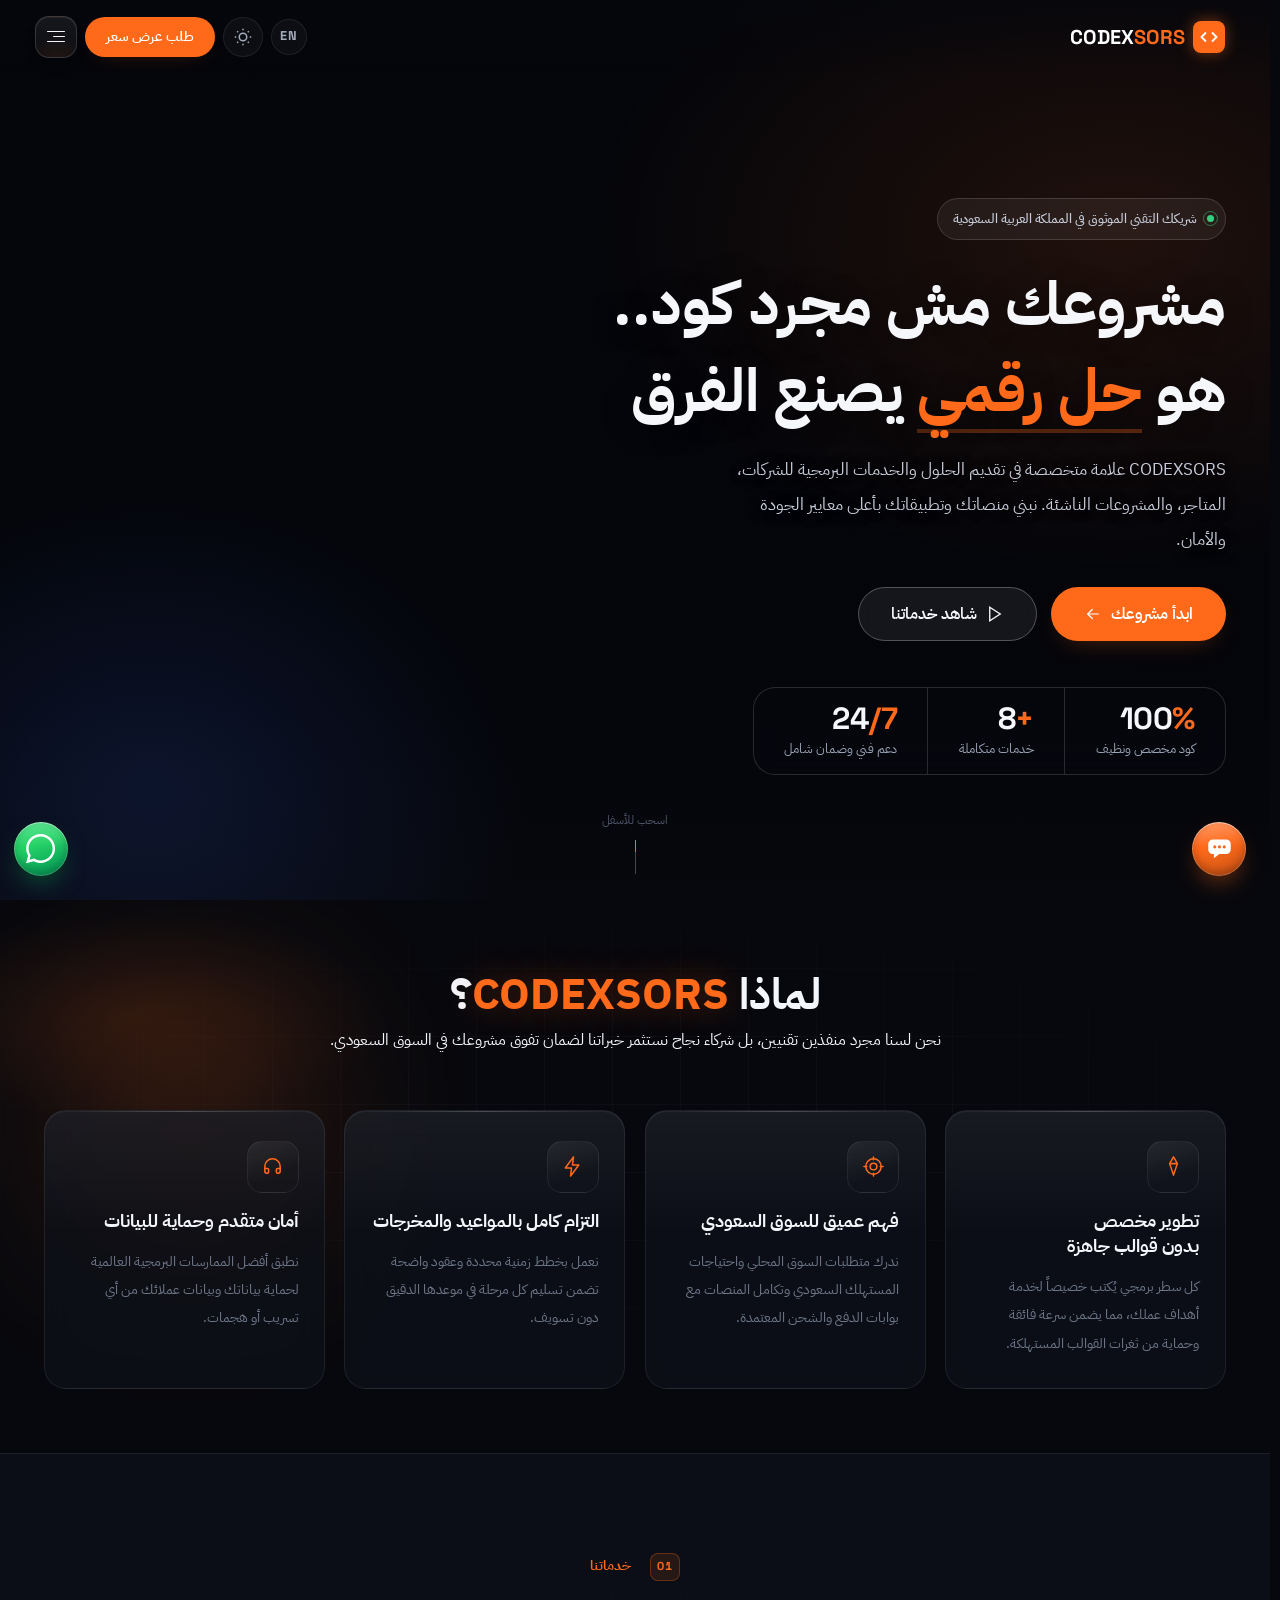
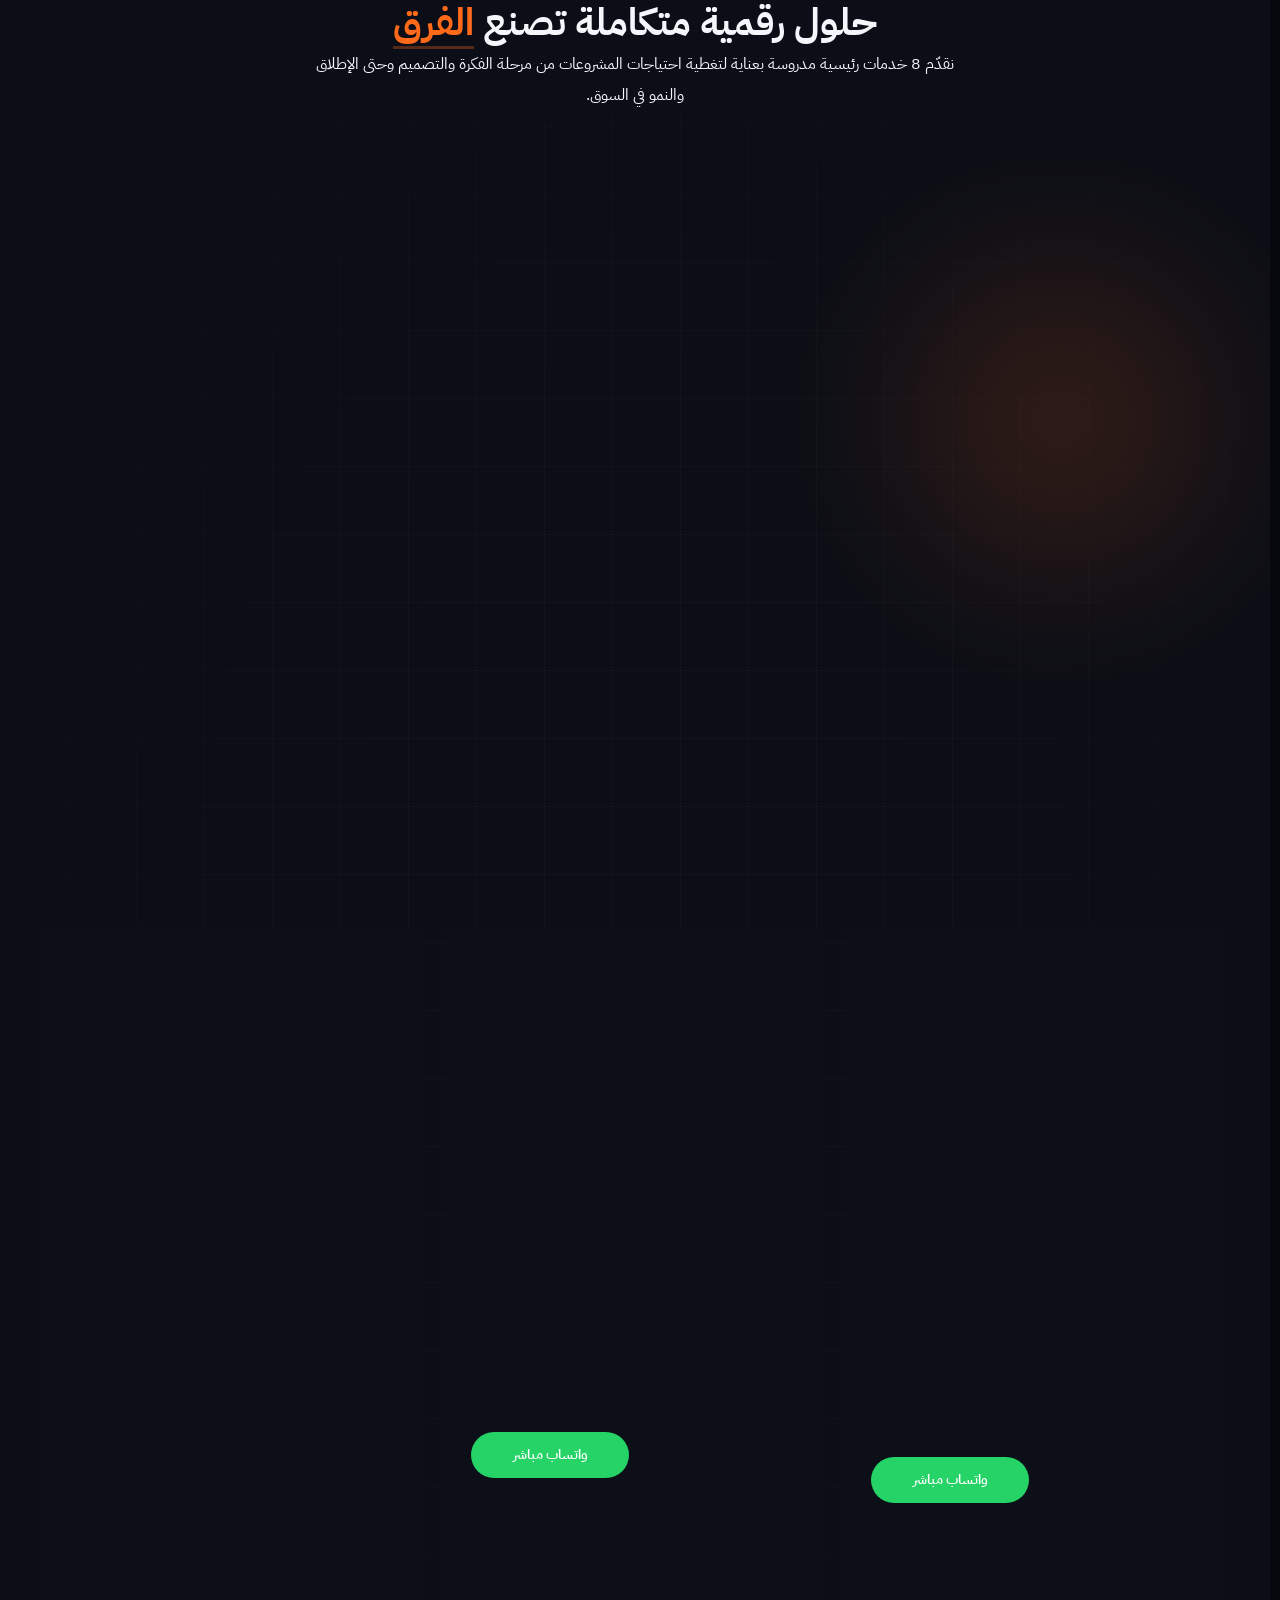
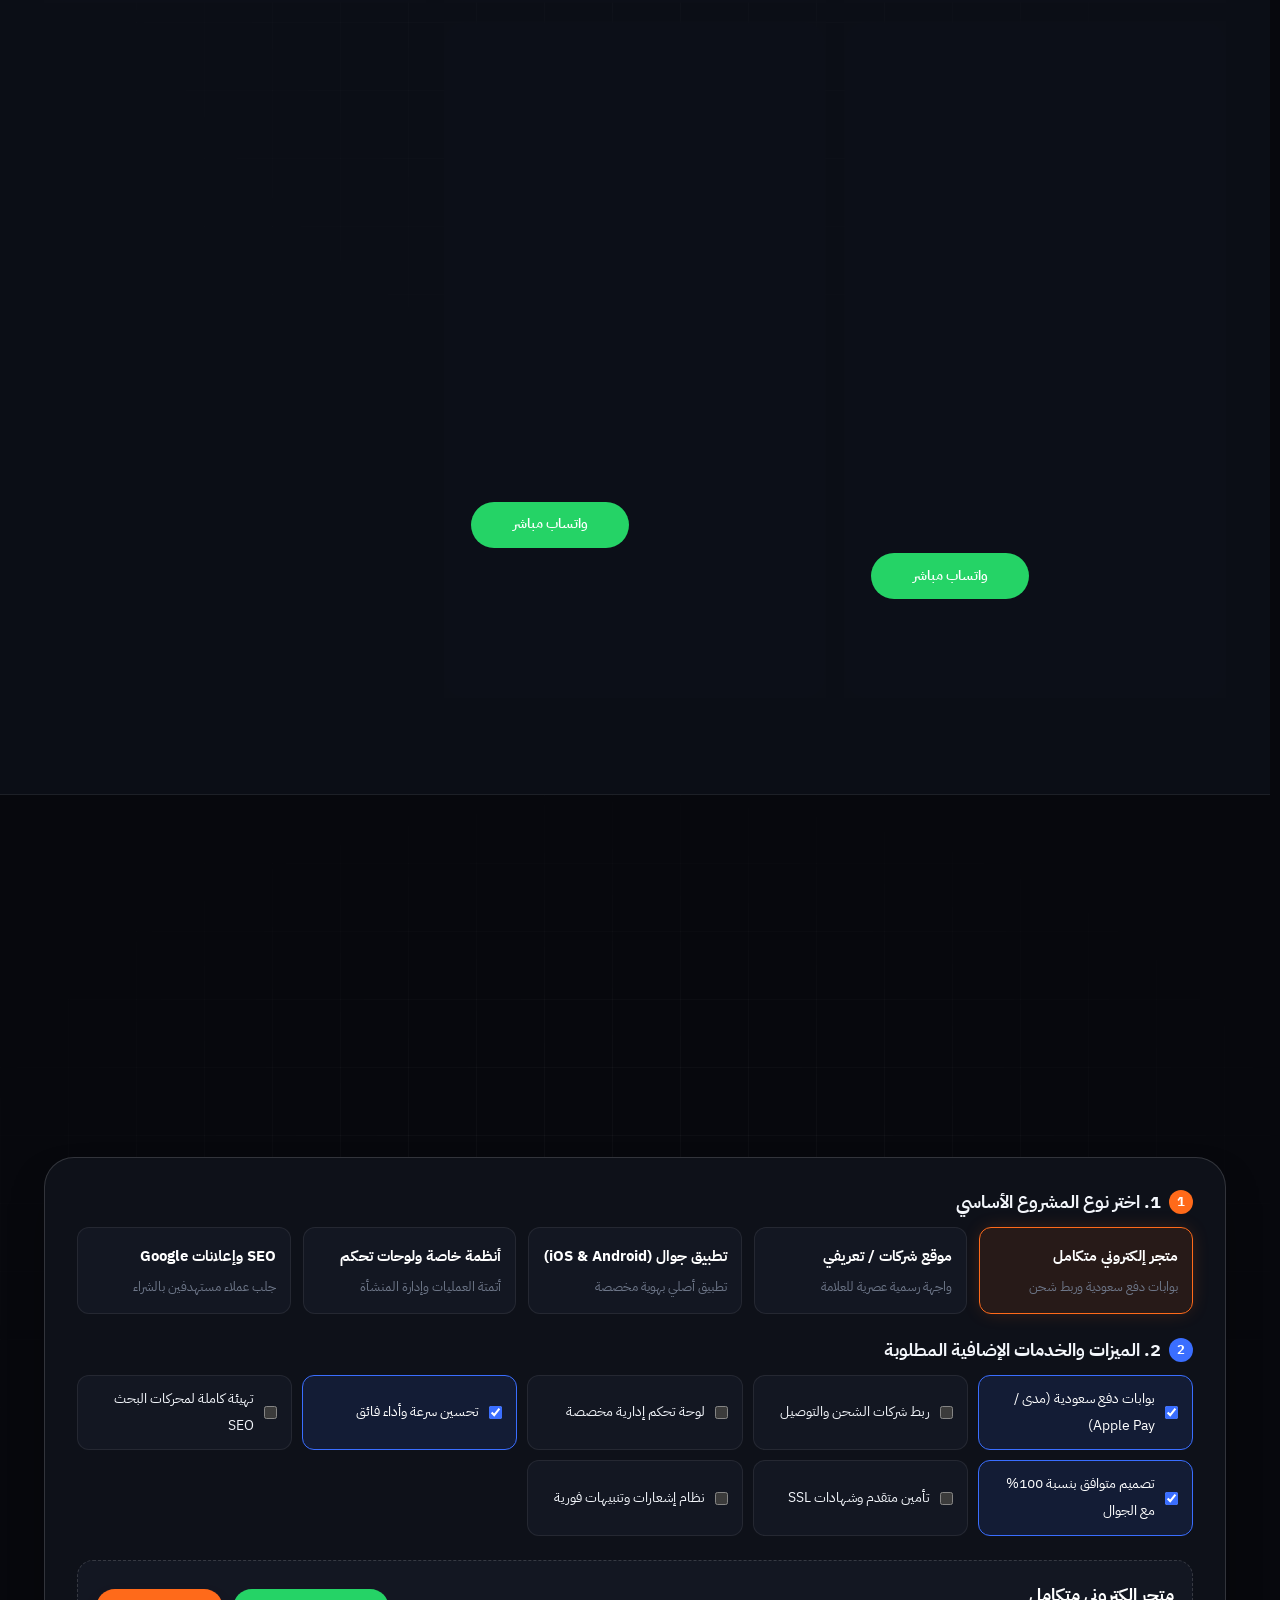
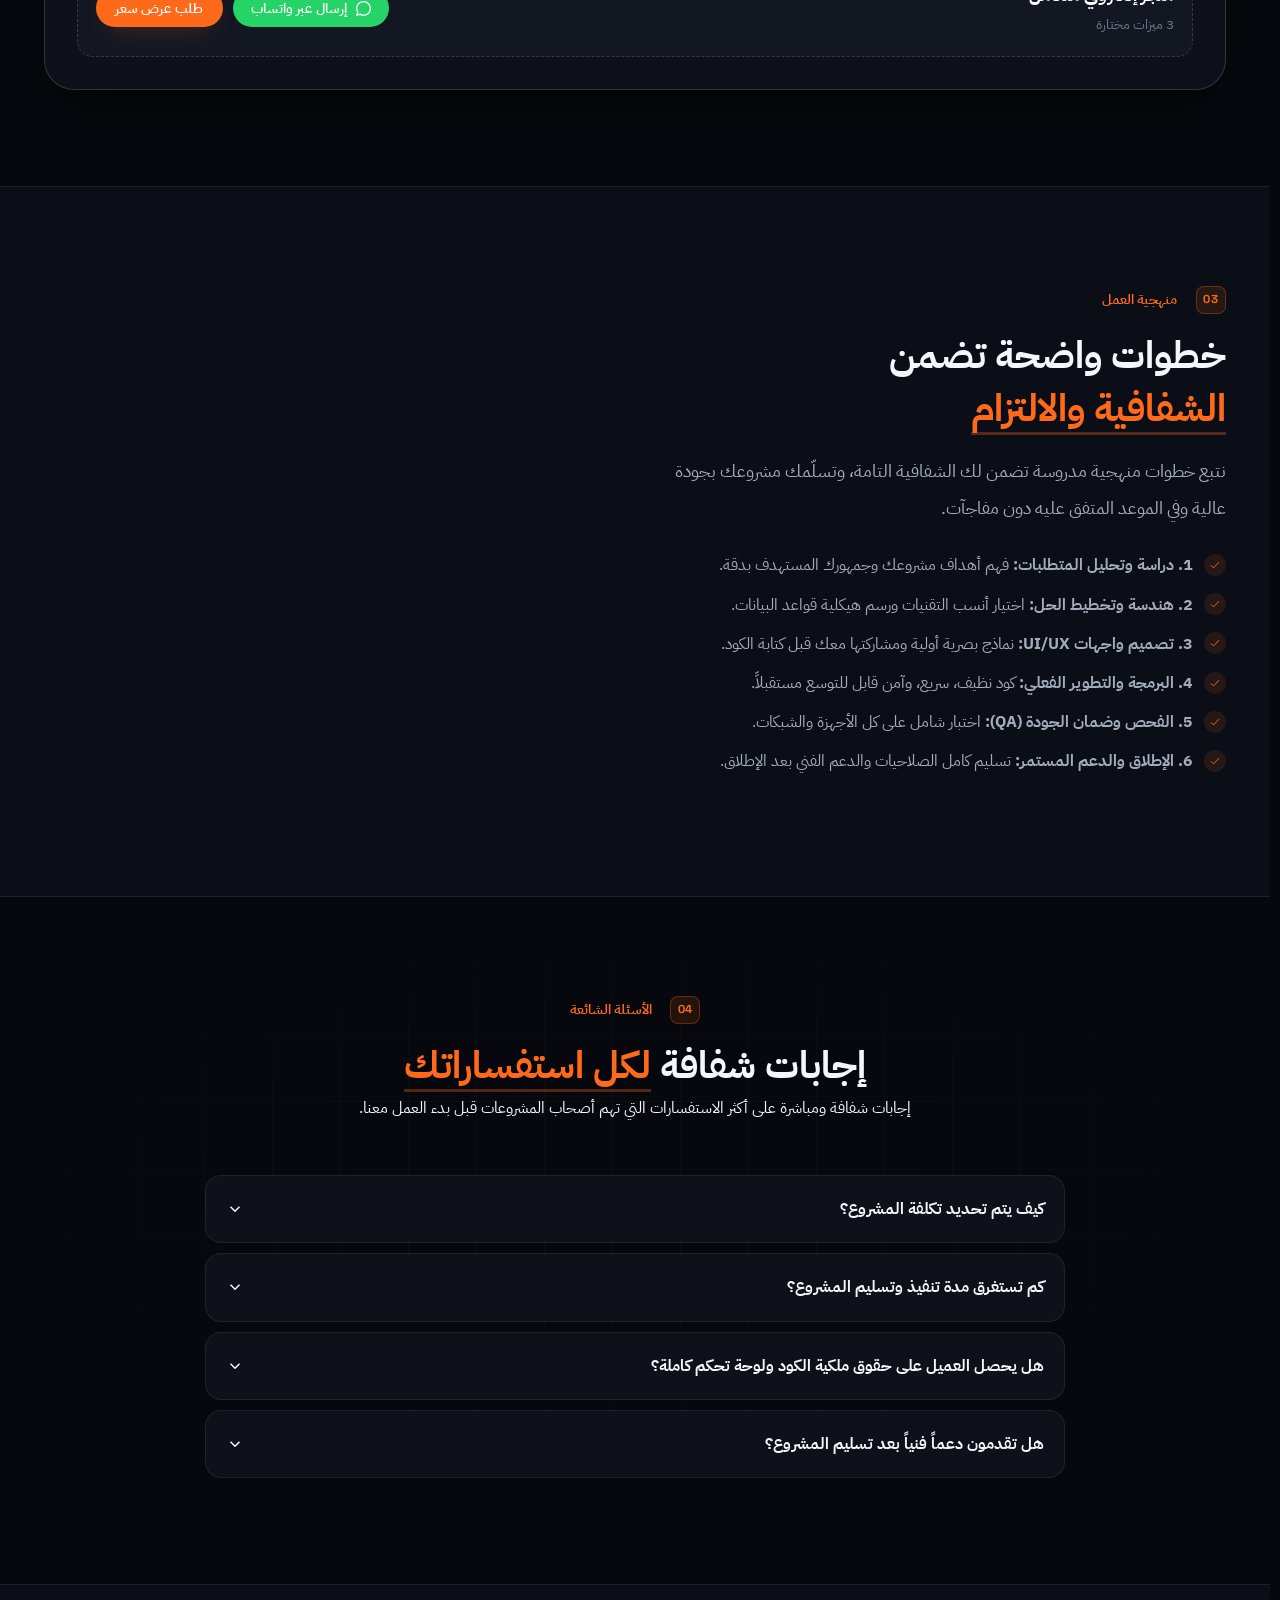
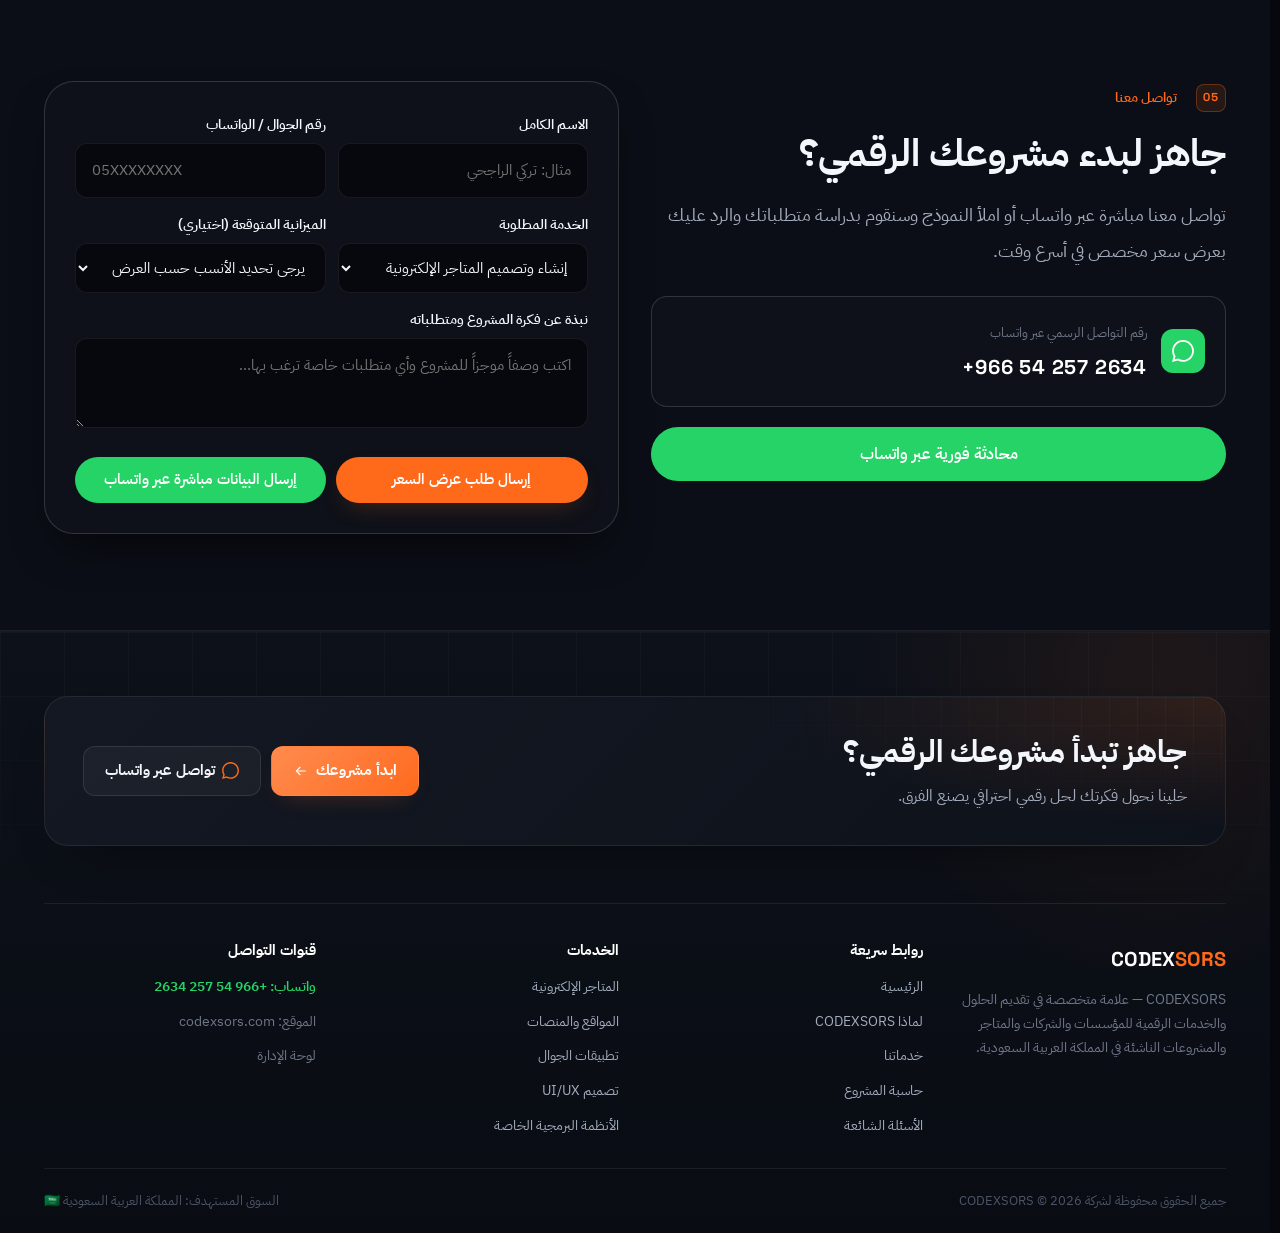
==== commit d0aecfb9: "sec(admin): remove plaintext password, hash PIN with SHA-256, and add 5-click secret trigger" ====
--- a/index.html
+++ b/index.html
@@ -908,7 +908,7 @@
           <ul style="list-style: none; padding: 0; margin: 0; display: flex; flex-direction: column; gap: 8px; font-size: 0.88rem;">
             <li><a href="https://wa.me/966542572634" target="_blank" rel="noopener noreferrer" style="color: var(--wa-green); font-weight: 600;" dir="ltr">واتساب: +966 54 257 2634</a></li>
             <li style="color: var(--text-muted);">الموقع: codexsors.com</li>
-            <li><a href="admin.html" style="color: var(--secondary); font-weight: 600;" data-i18n="footer_admin">⚙️ لوحة الإدارة (Admin)</a></li>
+            <li><a href="javascript:void(0)" class="admin-secret-trigger" style="color: var(--text-muted); cursor: pointer; user-select: none;" data-i18n="footer_admin">⚙️ لوحة الإدارة (Admin)</a></li>
           </ul>
         </div>
       </div>
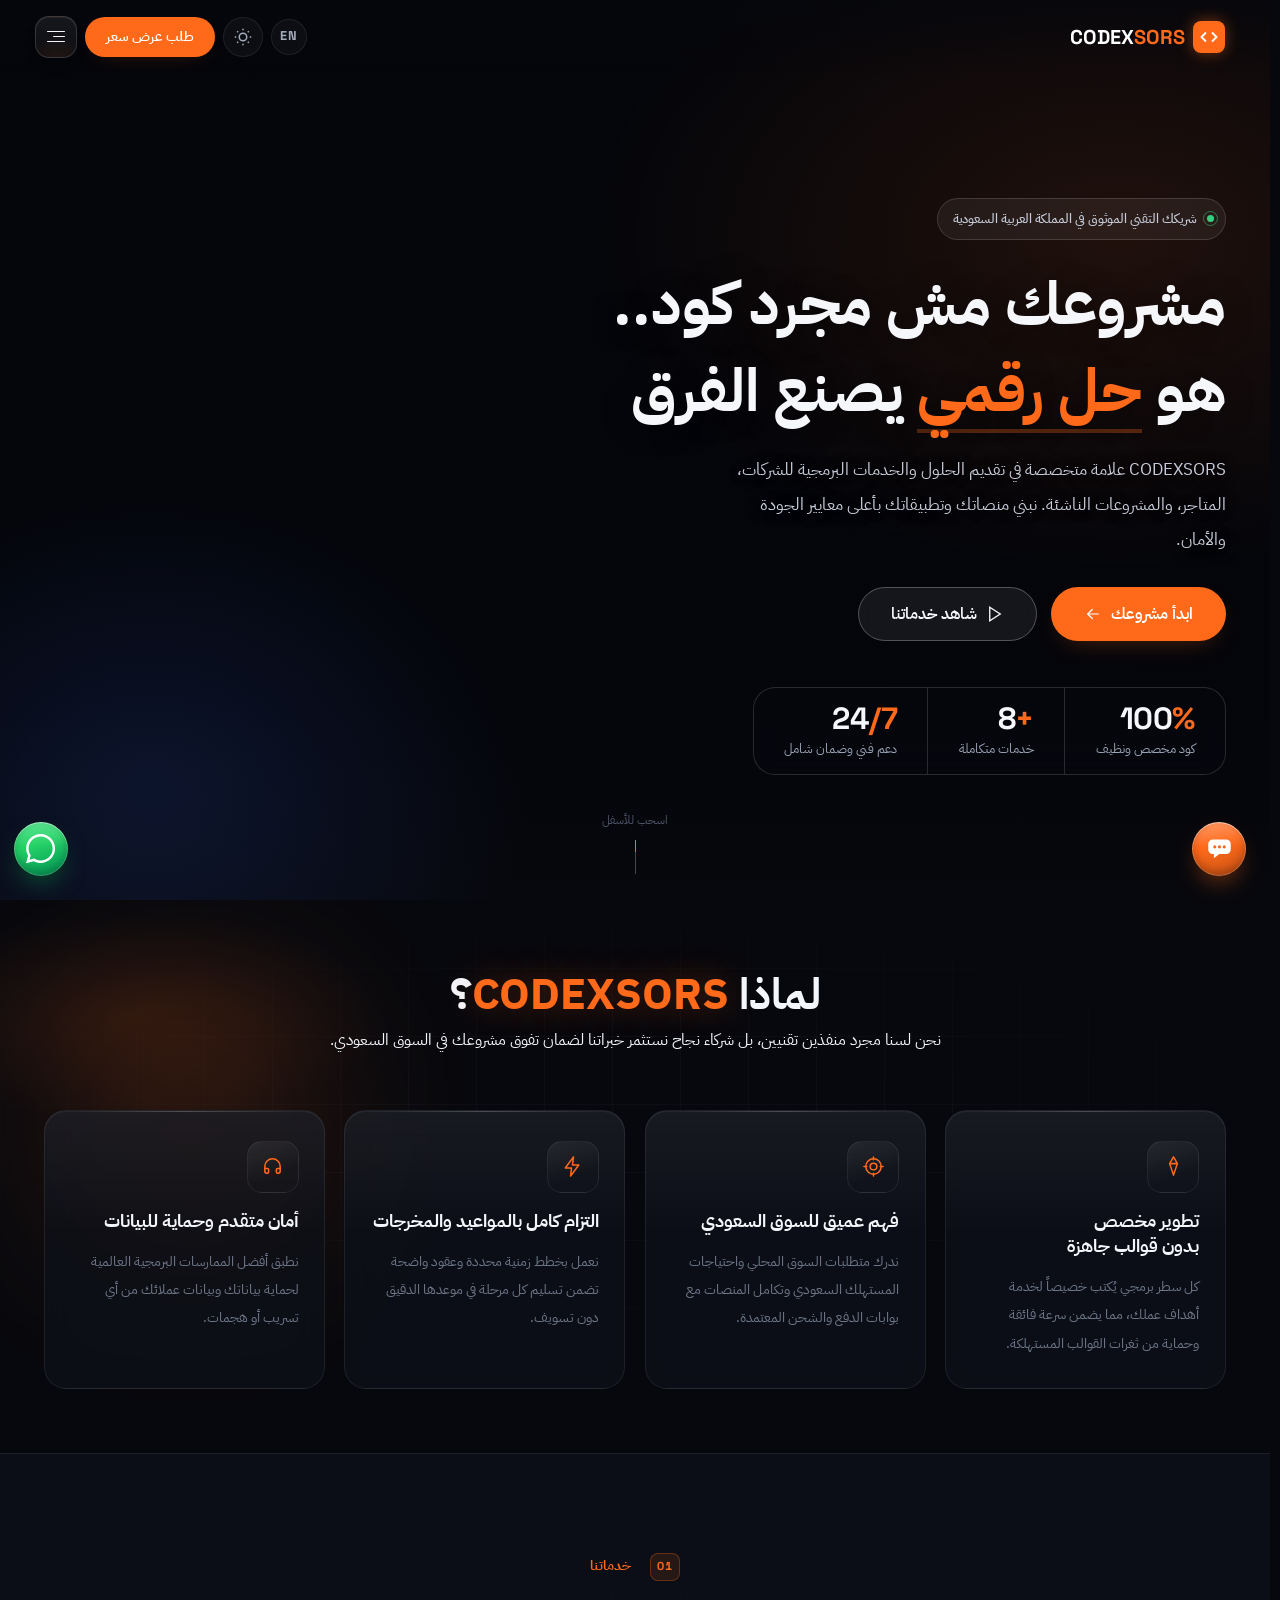
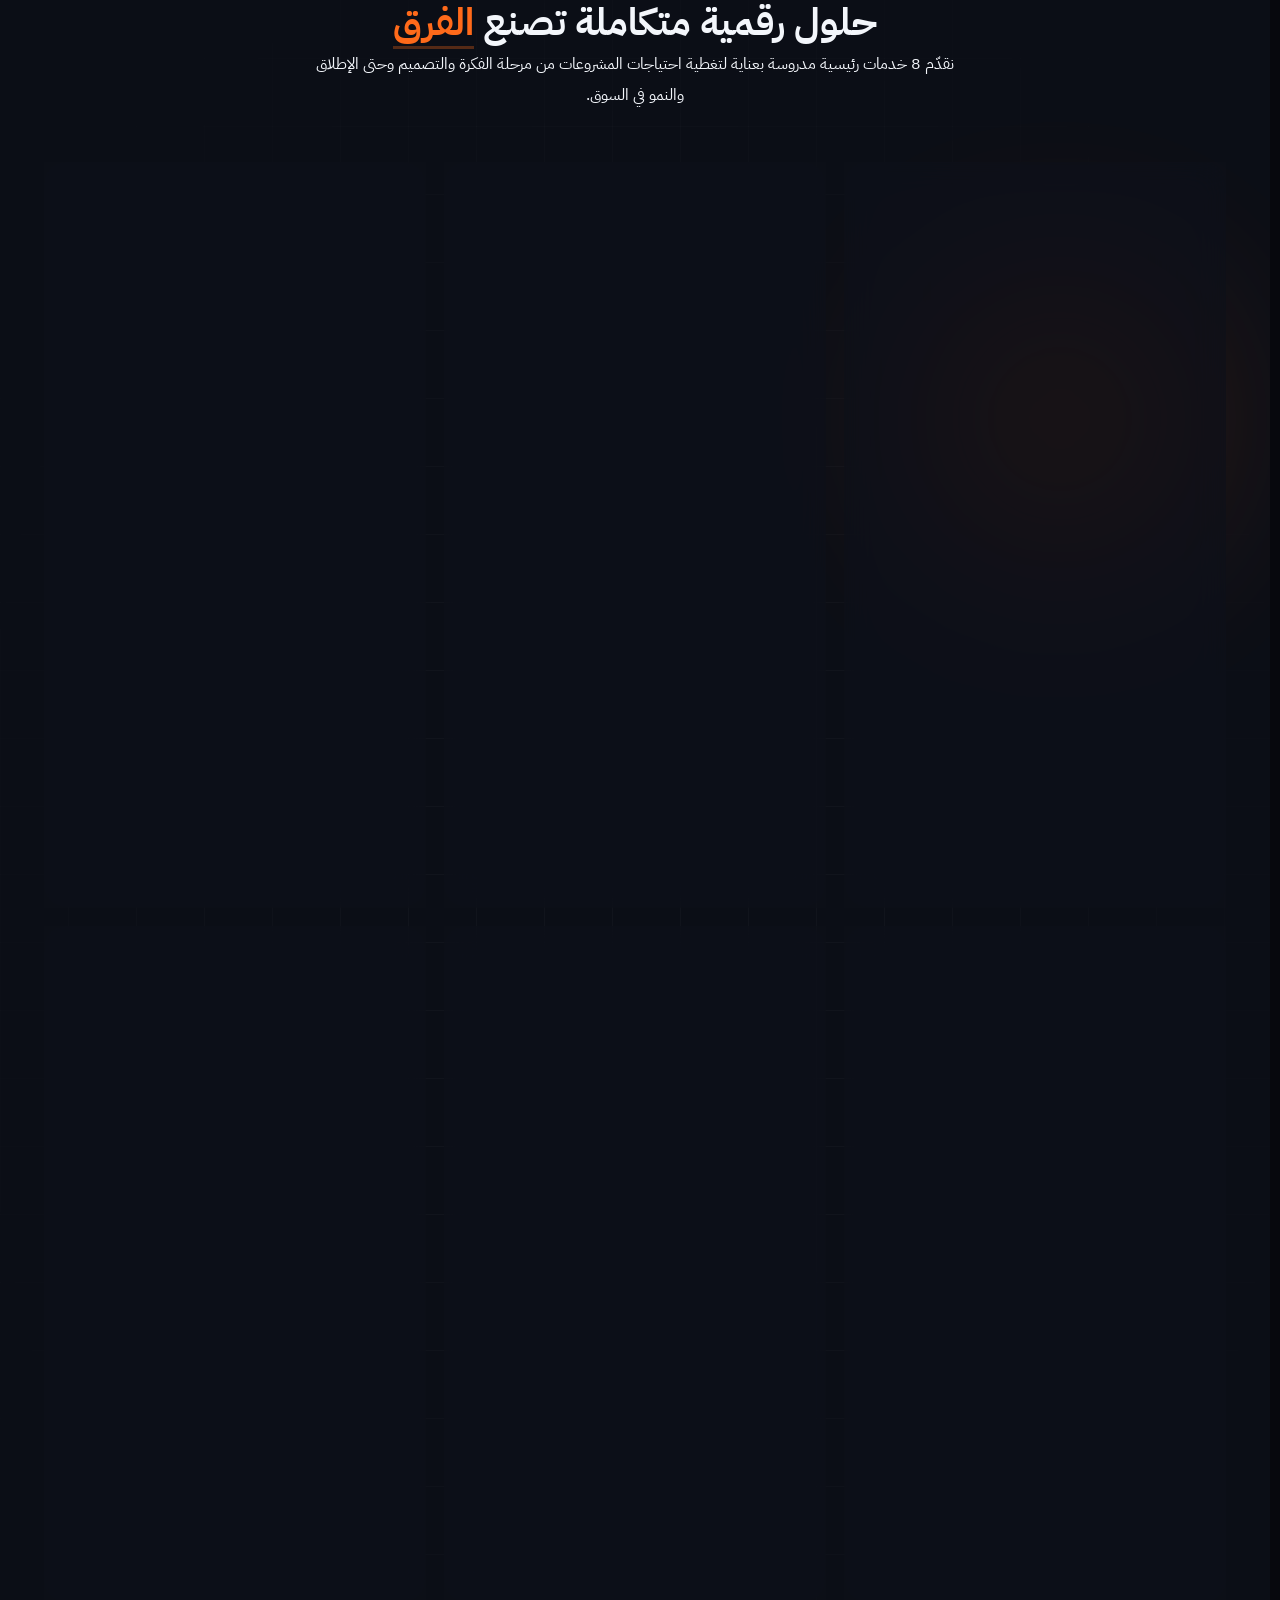
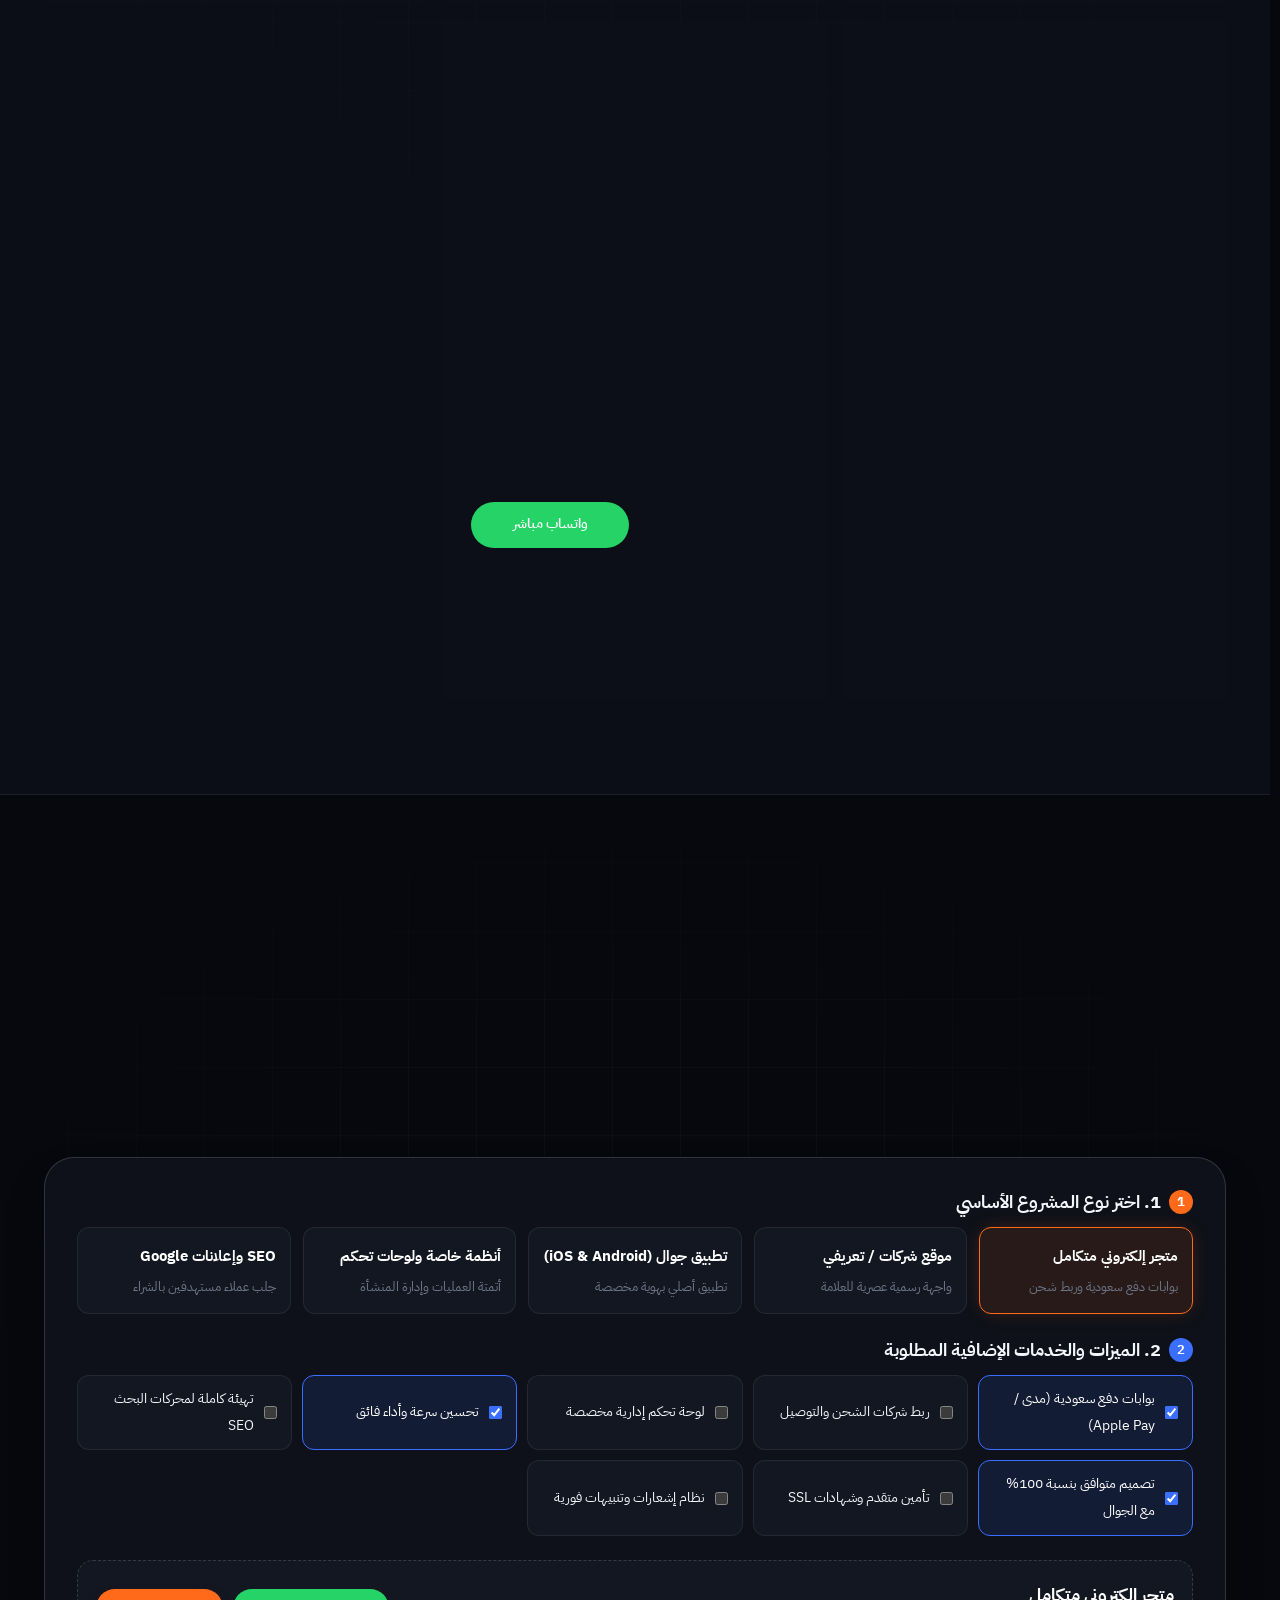
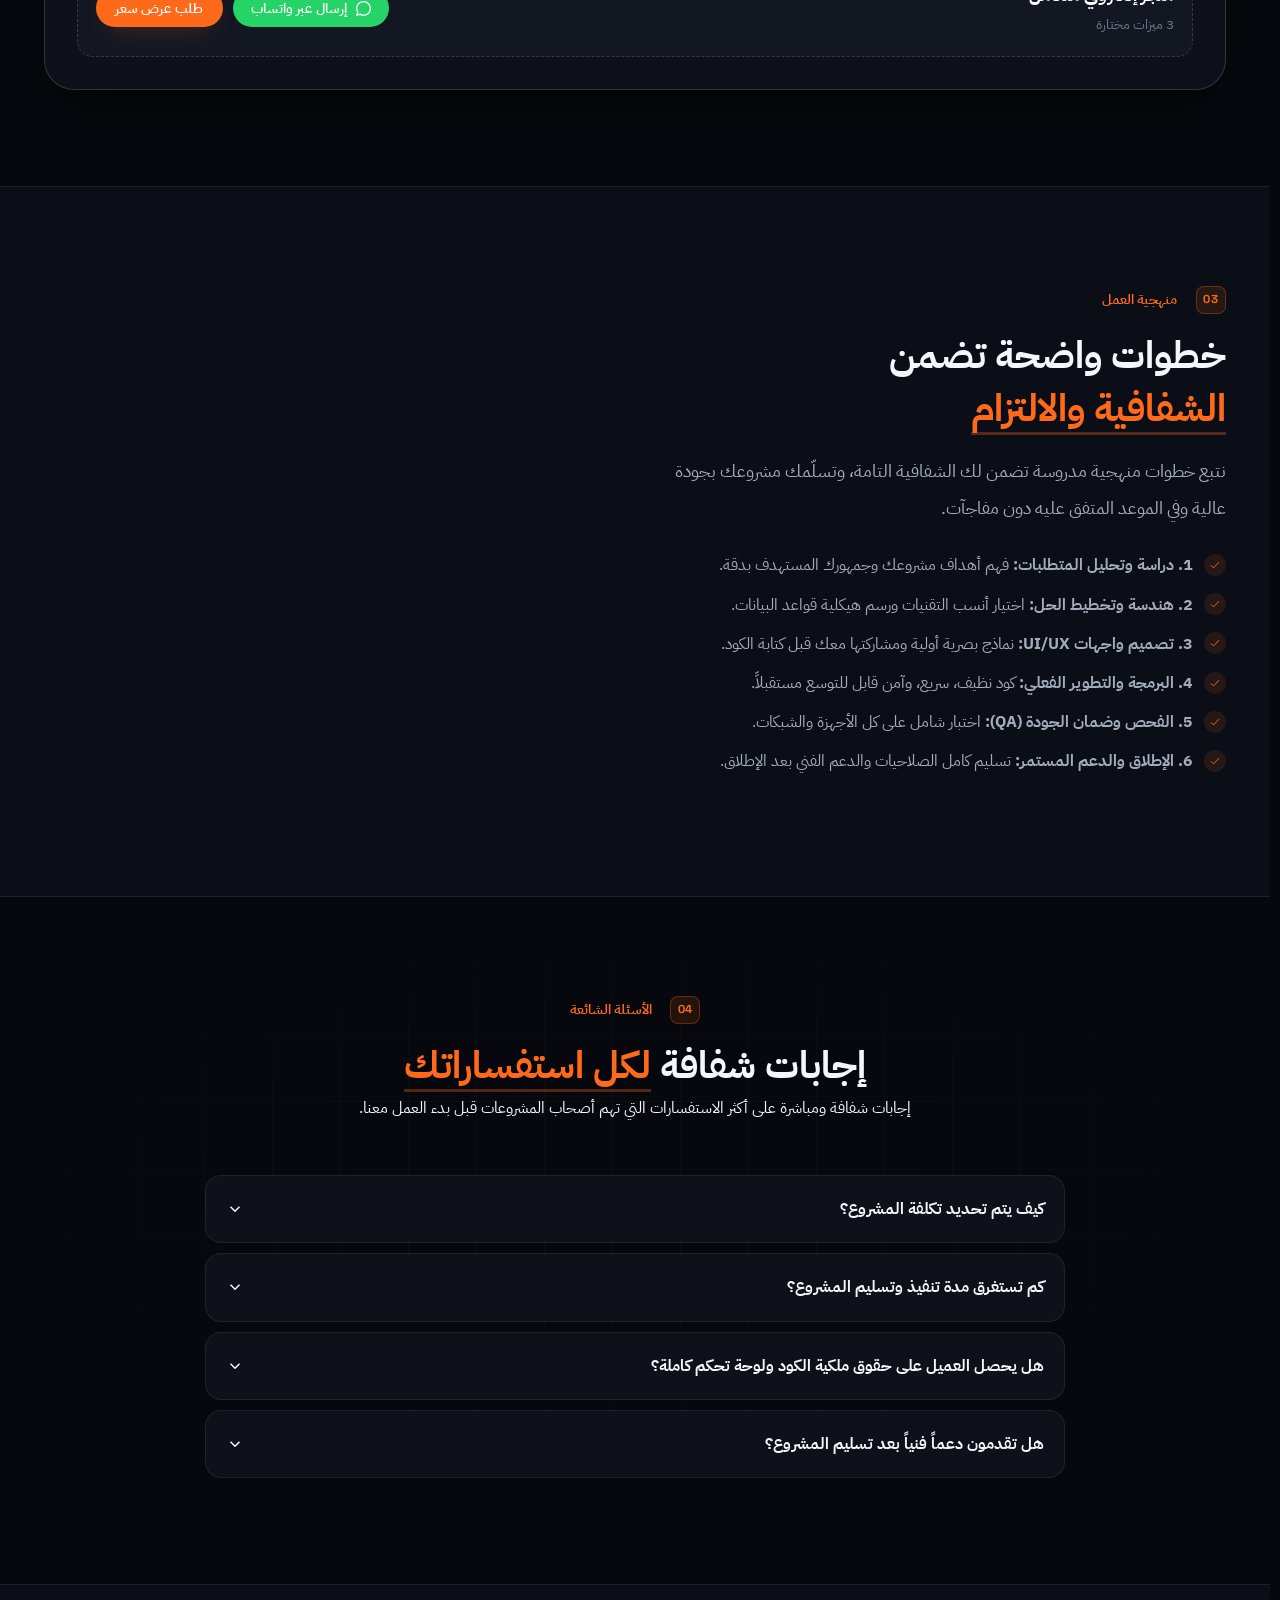
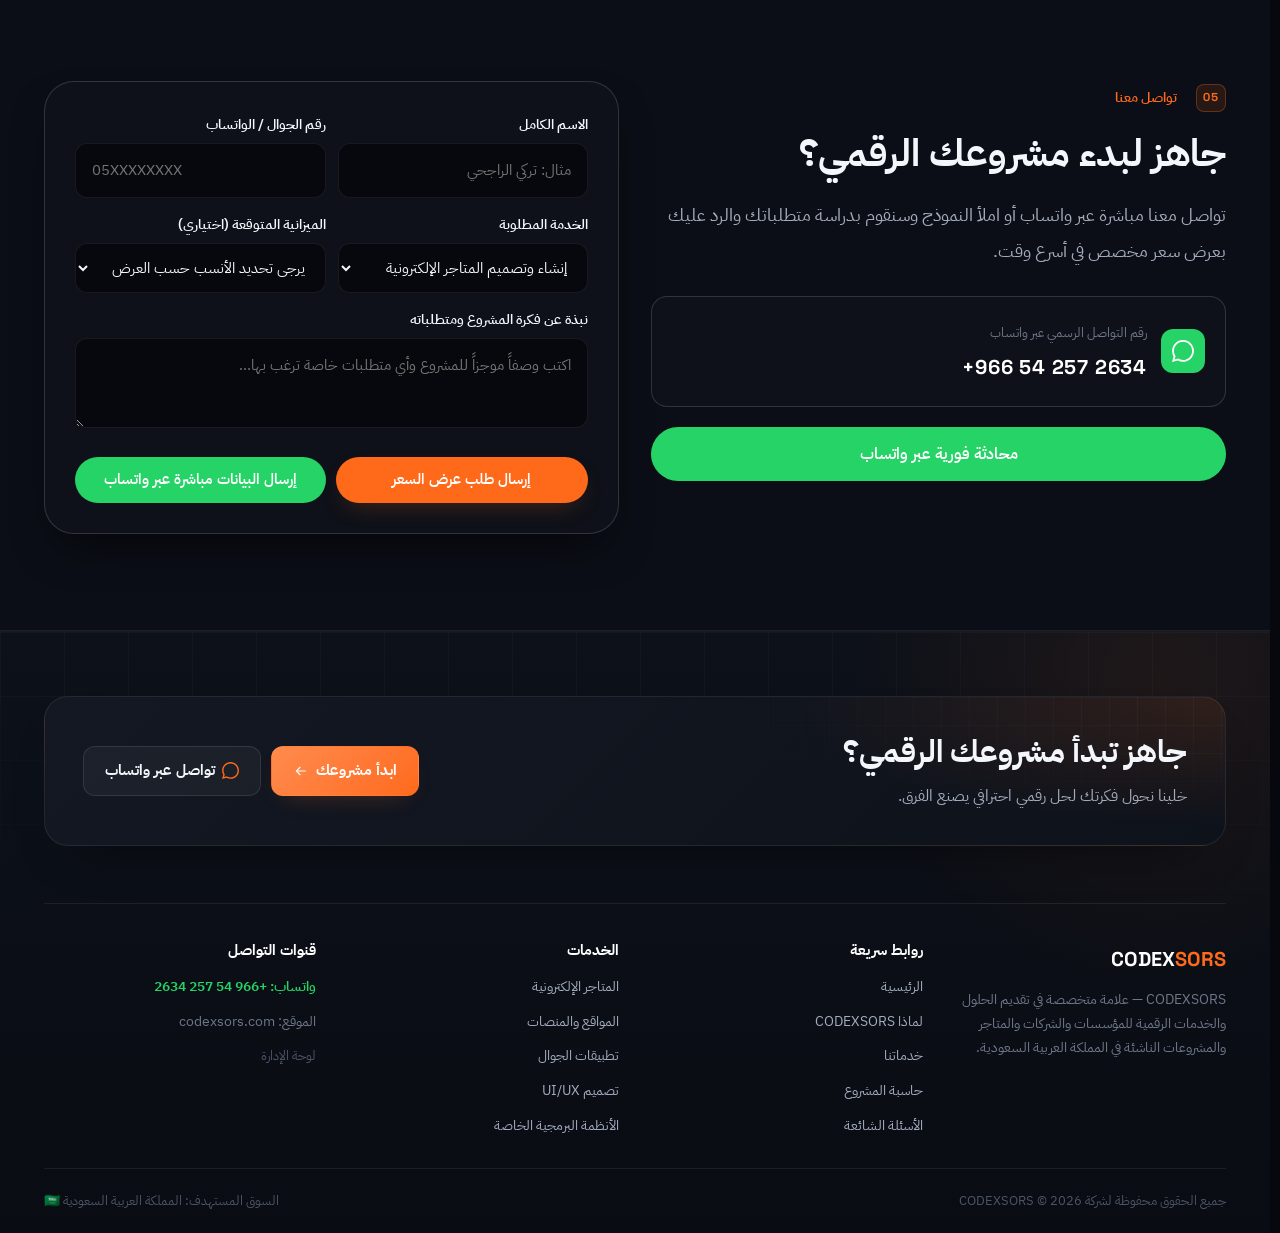
==== commit 78385f63: "fix(budget): adjust budget ranges from <1,500 SAR up to 5,000+ SAR" ====
--- a/index.html
+++ b/index.html
@@ -818,10 +818,10 @@
                 <label style="display: block; font-size: 0.85rem; font-weight: 600; margin-bottom: 5px;" data-i18n="form_budget">الميزانية المتوقعة</label>
                 <select name="client_budget" class="codex-form-control">
                   <option value="غير محدد">يرجى تحديد الأنسب حسب العرض</option>
-                  <option value="أقل من 5,000 ريال">أقل من 5,000 ريال</option>
-                  <option value="5,000 - 15,000 ريال">5,000 - 15,000 ريال</option>
-                  <option value="15,000 - 30,000 ريال">15,000 - 30,000 ريال</option>
-                  <option value="أكثر من 30,000 ريال">أكثر من 30,000 ريال</option>
+                  <option value="أقل من 1,500 ريال">أقل من 1,500 ريال</option>
+                  <option value="1,500 - 3,000 ريال">1,500 - 3,000 ريال</option>
+                  <option value="3,000 - 5,000 ريال">3,000 - 5,000 ريال</option>
+                  <option value="أكثر من 5,000 ريال">أكثر من 5,000 ريال</option>
                 </select>
               </div>
             </div>
@@ -1005,10 +1005,10 @@
           <label style="display: block; font-size: 0.85rem; font-weight: 600; margin-bottom: 5px;">الميزانية التقديرية</label>
           <select name="client_budget" class="codex-form-control">
             <option value="غير محدد">يرجى تحديد الأنسب حسب العرض</option>
-            <option value="أقل من 5,000 ريال">أقل من 5,000 ريال</option>
-            <option value="5,000 - 15,000 ريال">5,000 - 15,000 ريال</option>
-            <option value="15,000 - 30,000 ريال">15,000 - 30,000 ريال</option>
-            <option value="أكثر من 30,000 ريال">أكثر من 30,000 ريال</option>
+            <option value="أقل من 1,500 ريال">أقل من 1,500 ريال</option>
+            <option value="1,500 - 3,000 ريال">1,500 - 3,000 ريال</option>
+            <option value="3,000 - 5,000 ريال">3,000 - 5,000 ريال</option>
+            <option value="أكثر من 5,000 ريال">أكثر من 5,000 ريال</option>
           </select>
         </div>
 
--- a/assets/css/codexsors-addons.css
+++ b/assets/css/codexsors-addons.css
@@ -366,3 +366,18 @@
     padding-bottom: calc(var(--bnav-h, 64px) + var(--bnav-gap, .6rem) + env(safe-area-inset-bottom, 0px) + .5rem);
   }
 }
+
+/* 10. Secret Admin Trigger */
+.admin-secret-trigger {
+  color: var(--text-faint) !important;
+  font-size: 0.82rem;
+  cursor: pointer;
+  user-select: none;
+  touch-action: manipulation;
+  transition: color 0.2s ease;
+  display: inline-block;
+  text-decoration: none;
+}
+.admin-secret-trigger:hover {
+  color: var(--text-muted) !important;
+}
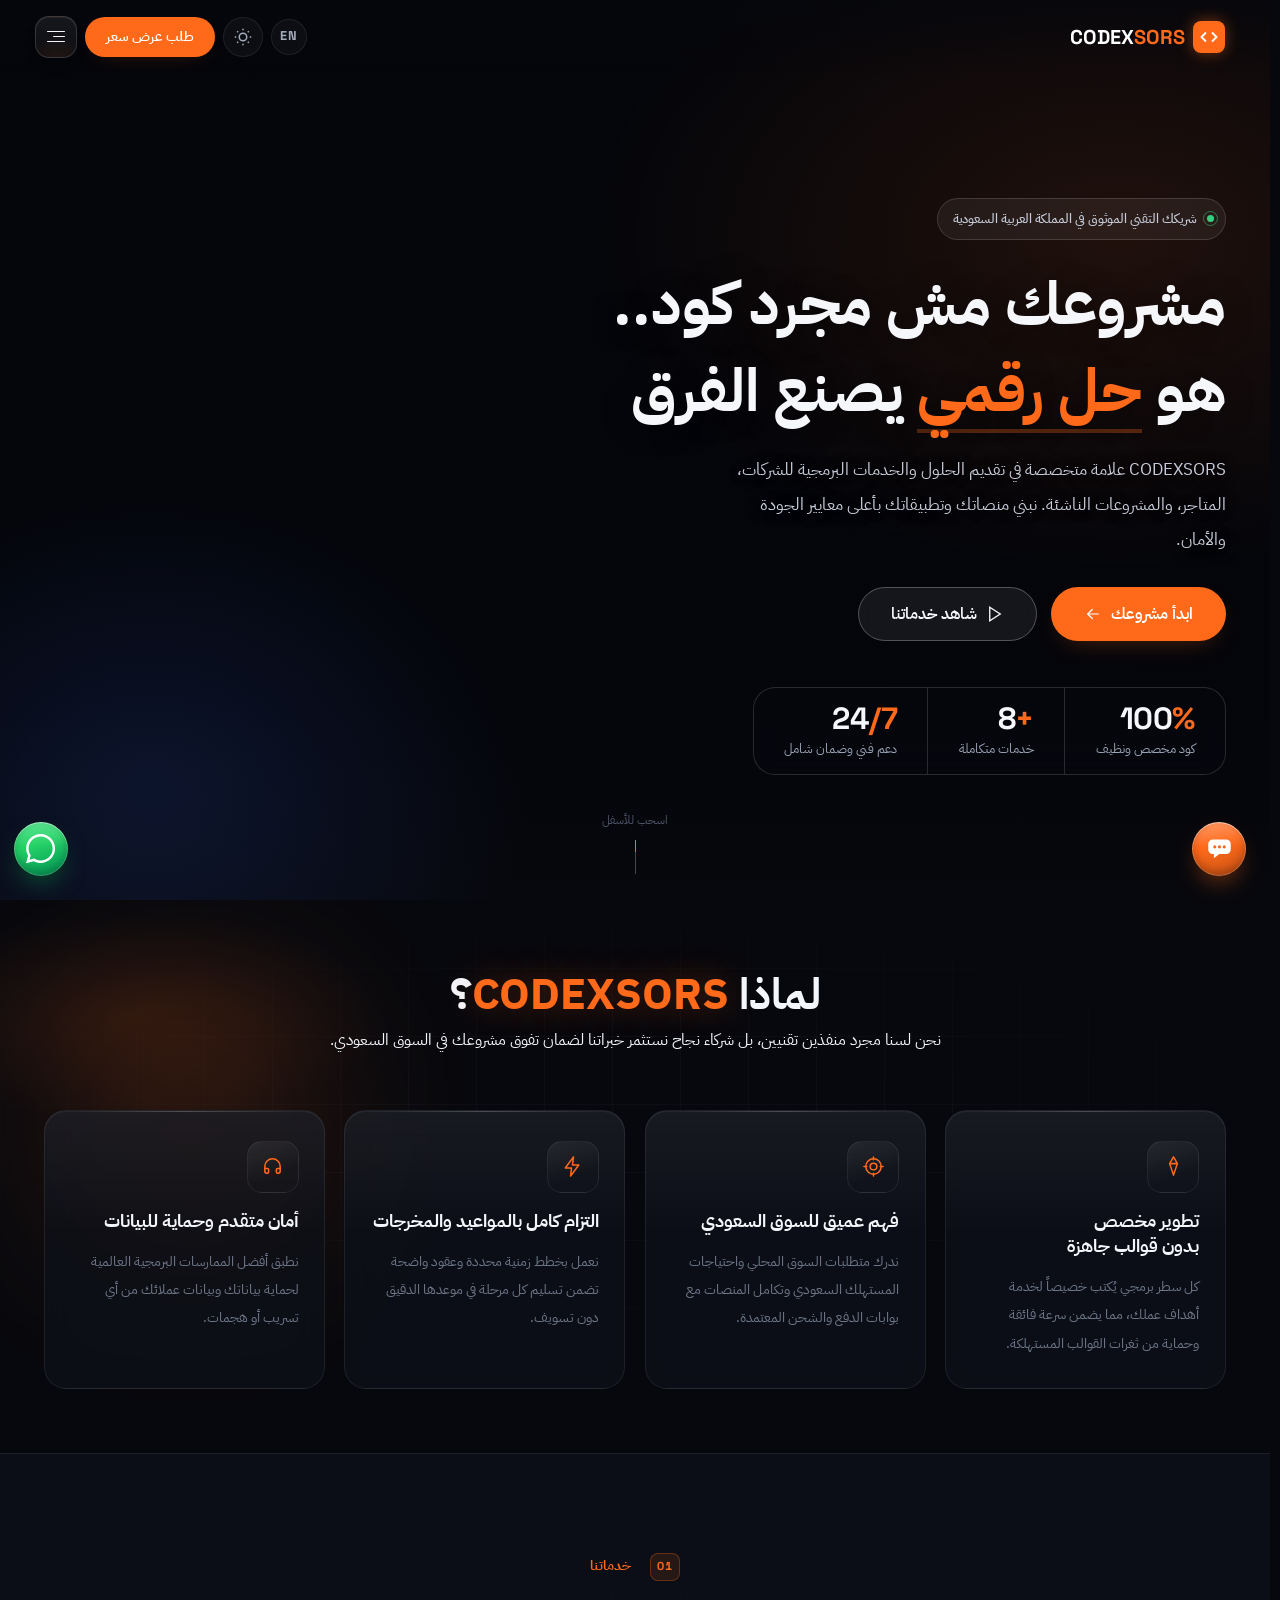
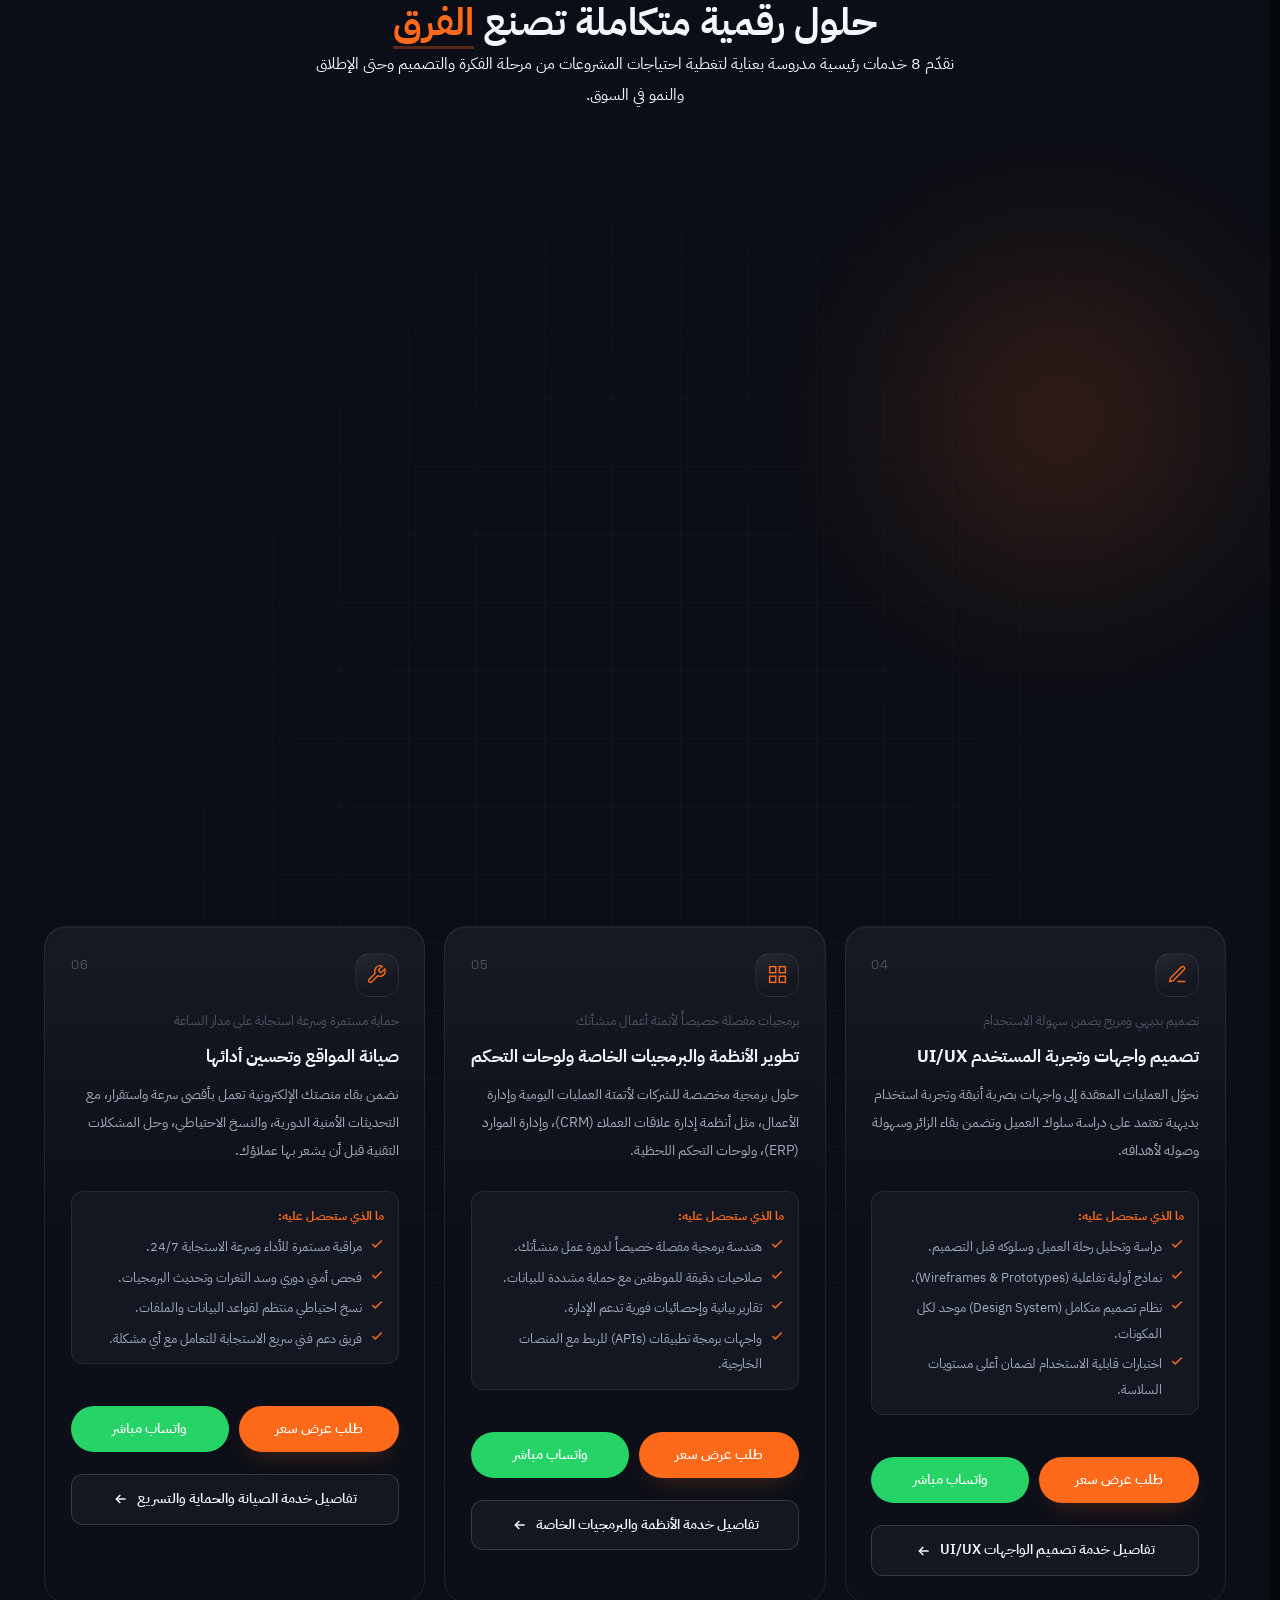
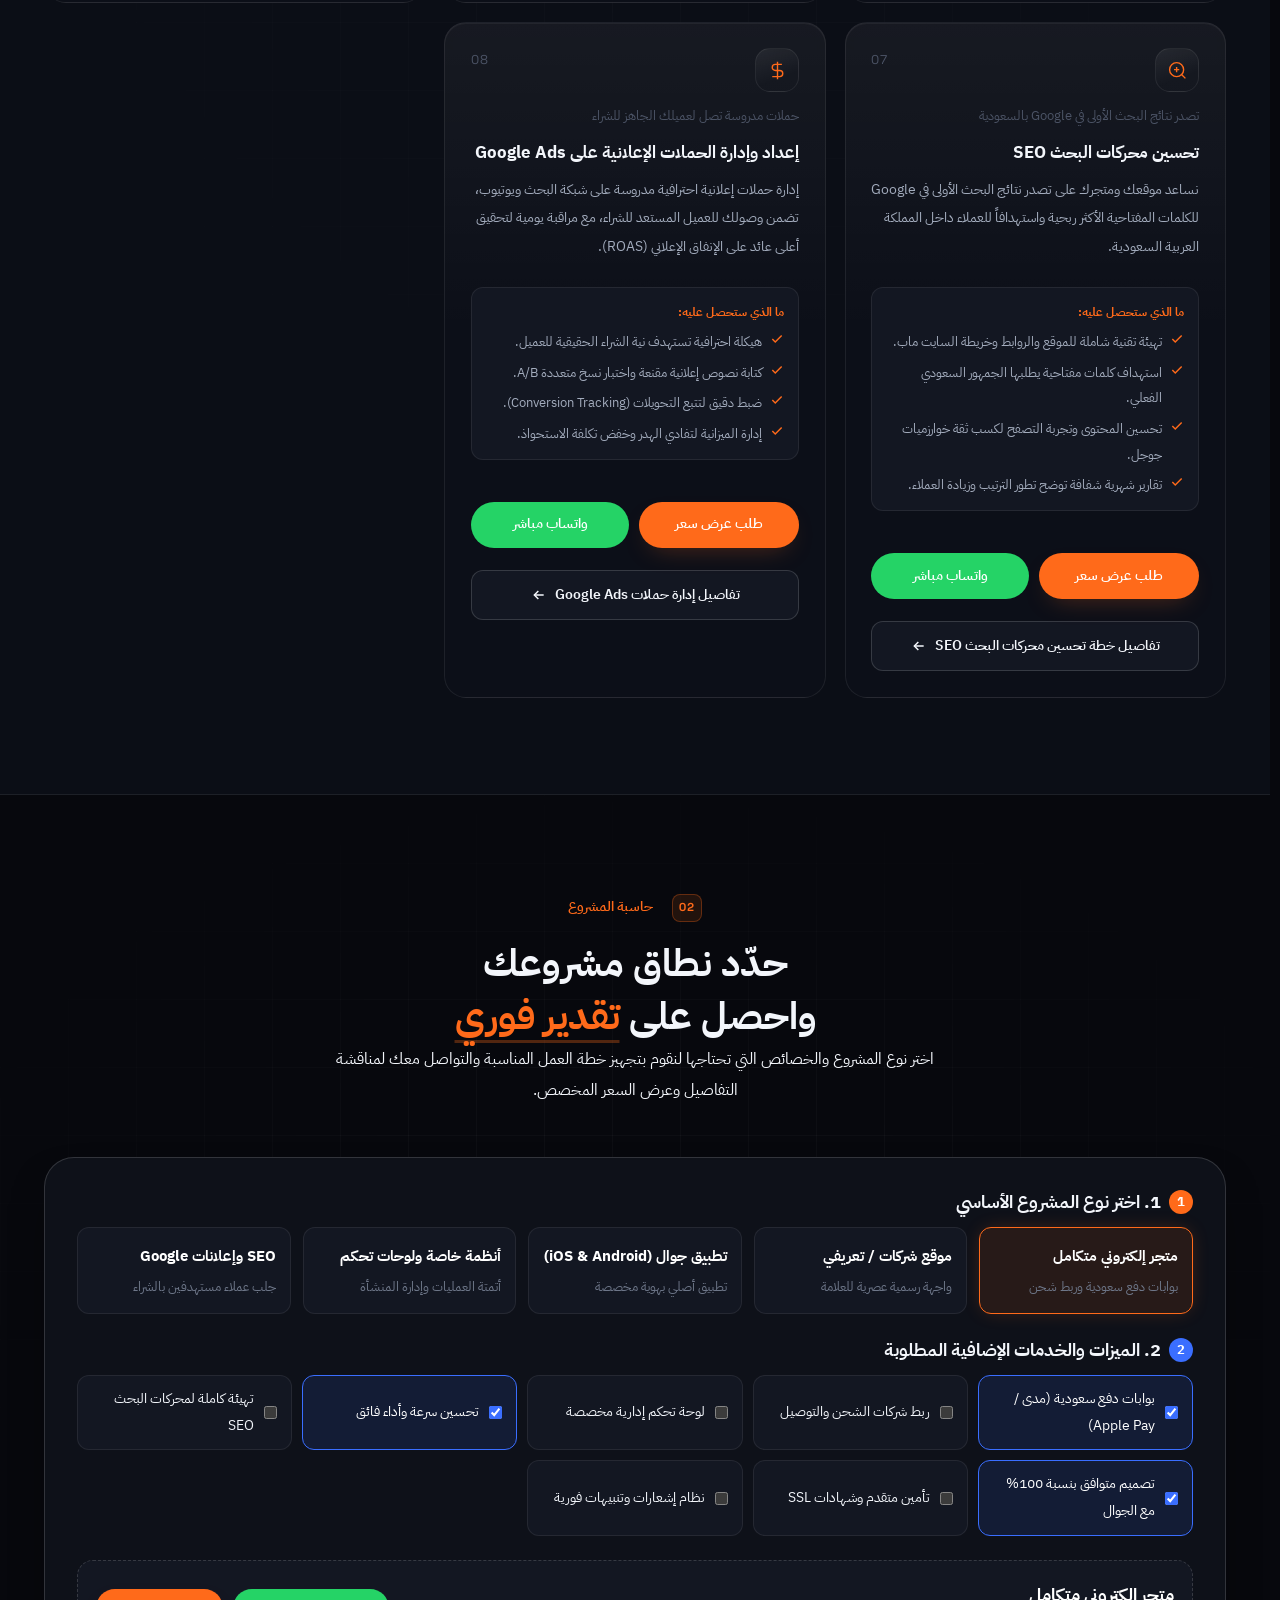
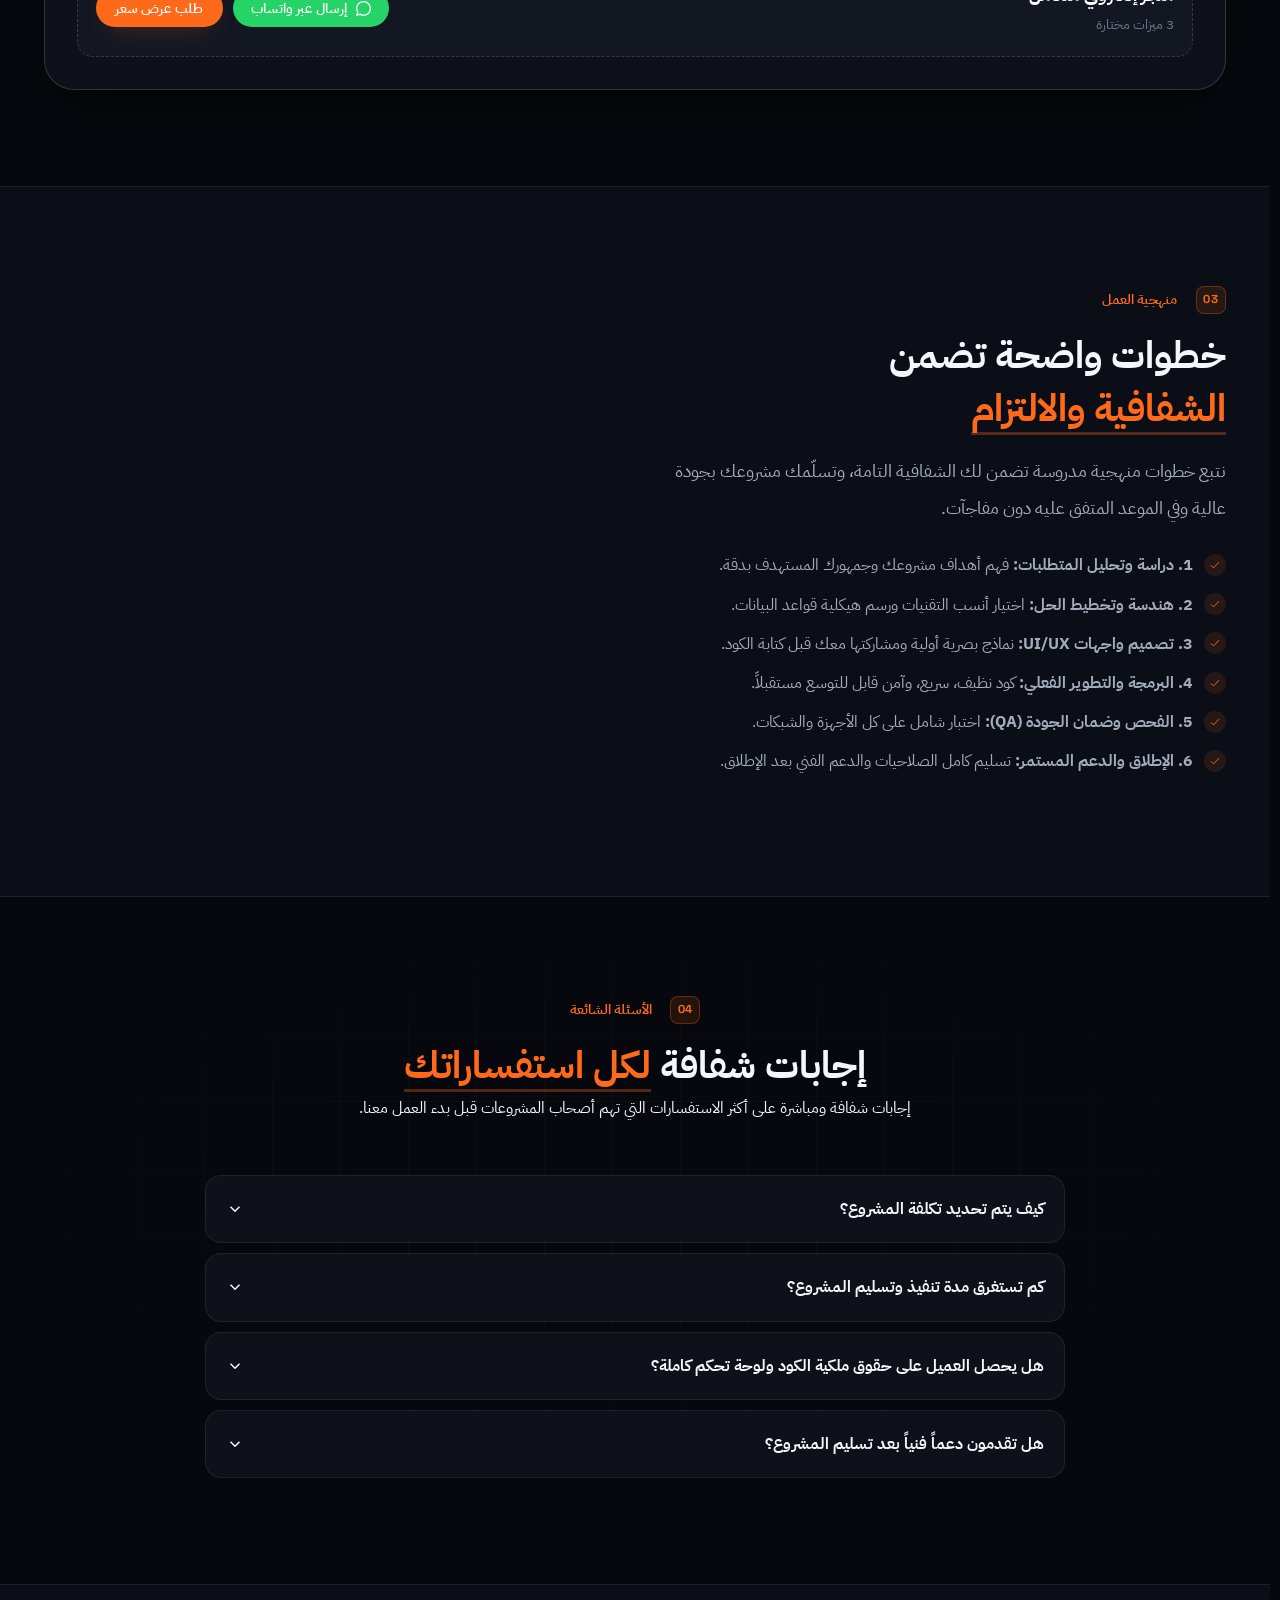
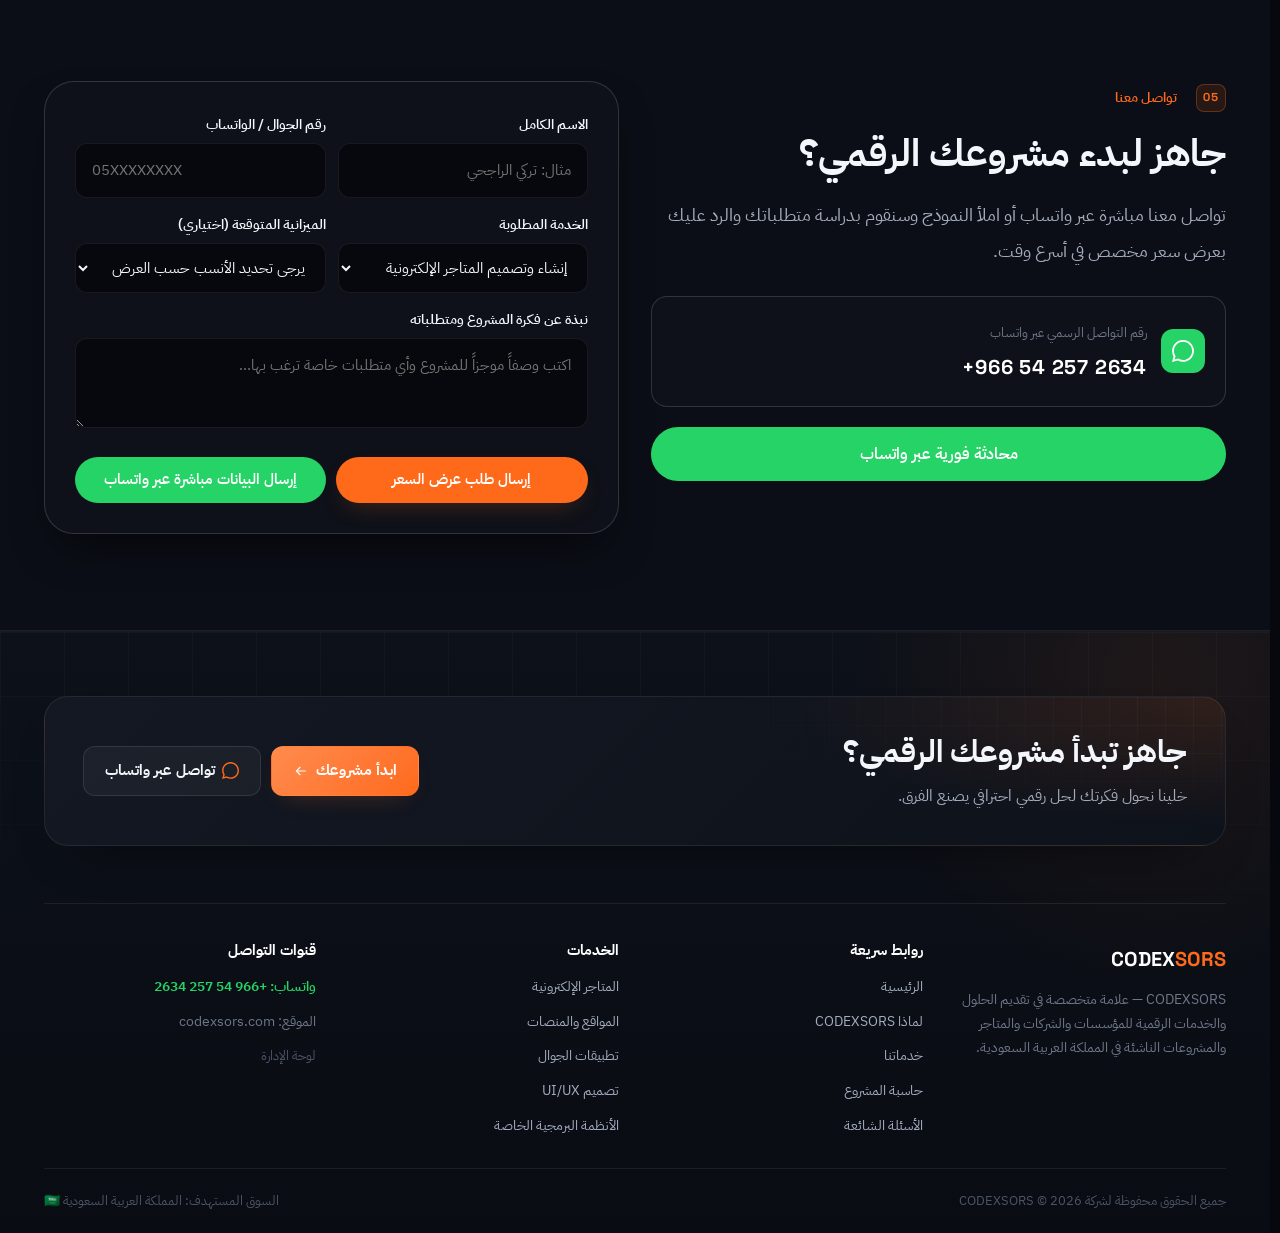
==== commit f6d9890e: "feat(branding): add official CODEXSORS favicons and update all pages" ====
--- a/index.html
+++ b/index.html
@@ -12,7 +12,10 @@
   <meta name="author" content="CODEXSORS">
   <meta name="robots" content="index, follow">
 
-  <link rel="canonical" href="https://codexsors.com">
+  <link rel="canonical" href="https://www.codexsors.com/">
+  <link rel="icon" type="image/svg+xml" href="favicon.svg">
+  <link rel="alternate icon" href="favicon.ico">
+  <link rel="apple-touch-icon" href="apple-touch-icon.png">
   <meta property="og:type" content="website">
   <meta property="og:site_name" content="CODEXSORS">
   <meta property="og:title" content="CODEXSORS | Build Your Digital Future">
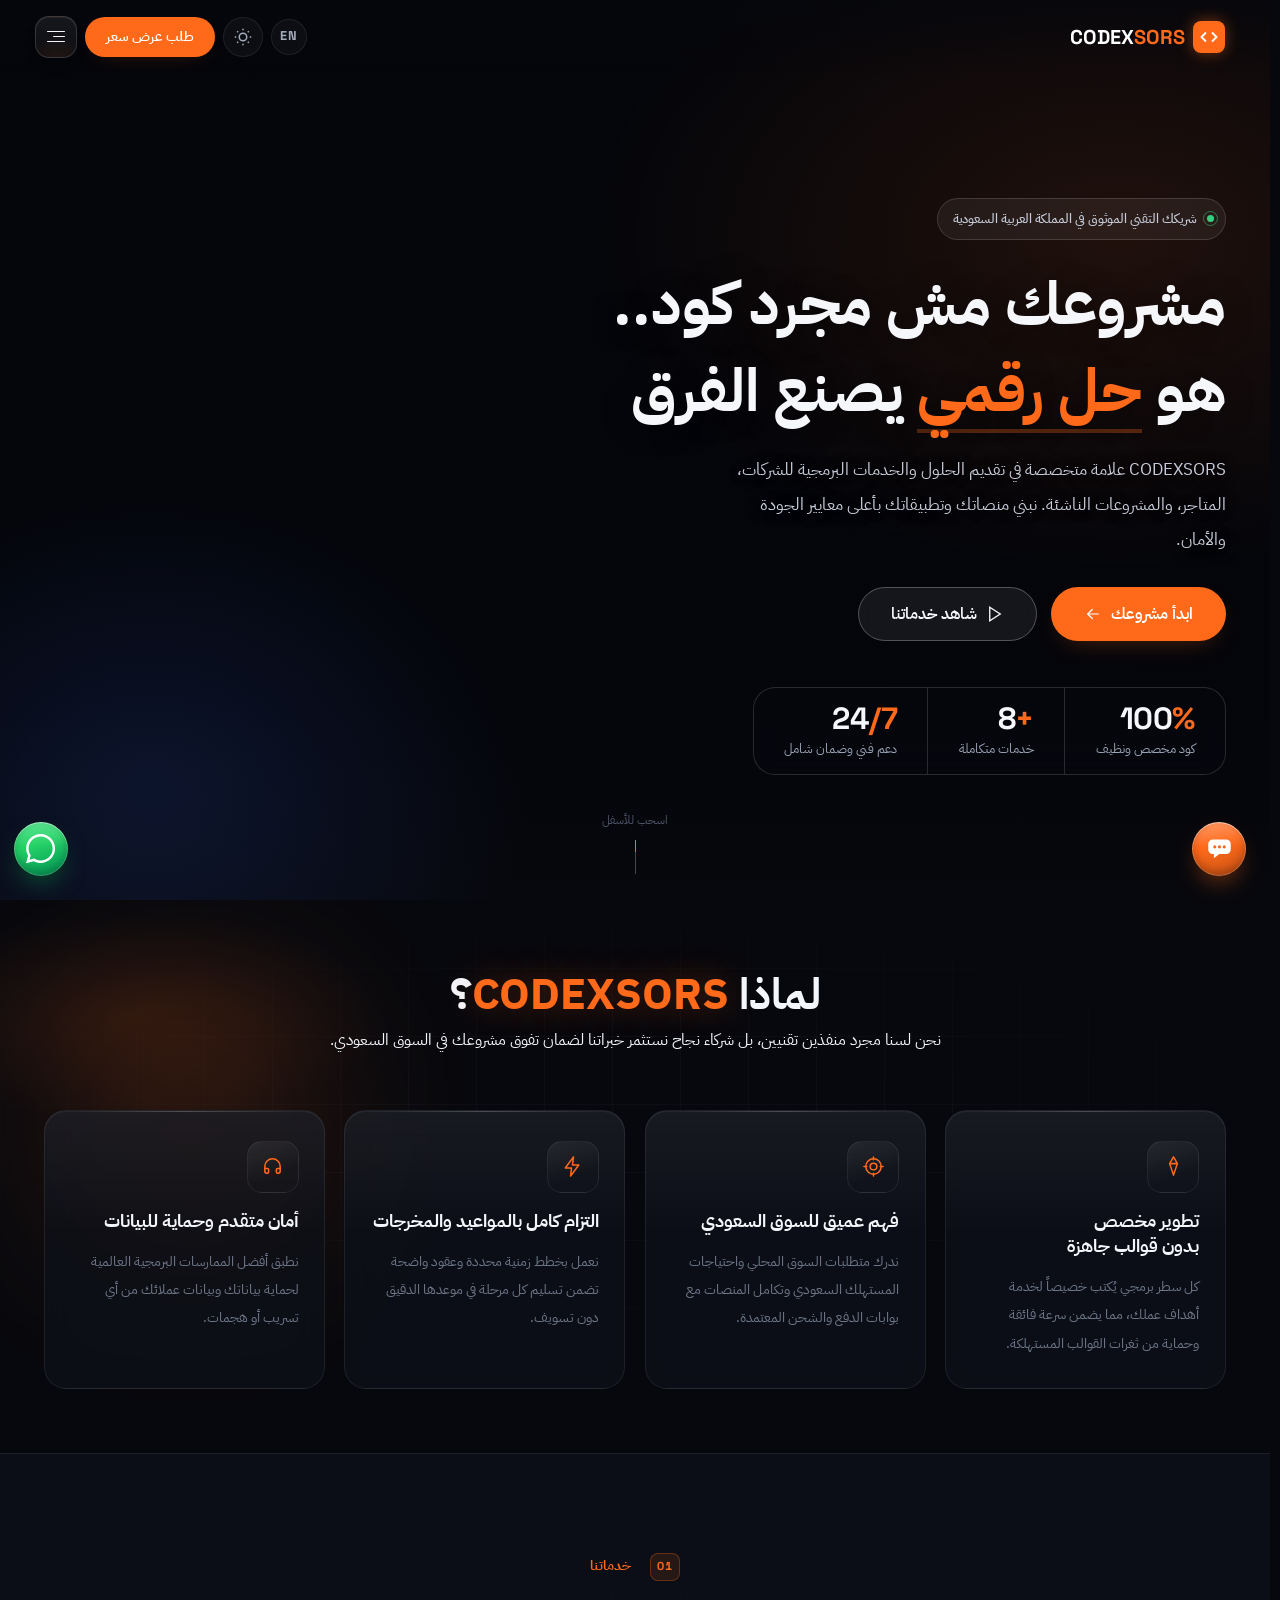
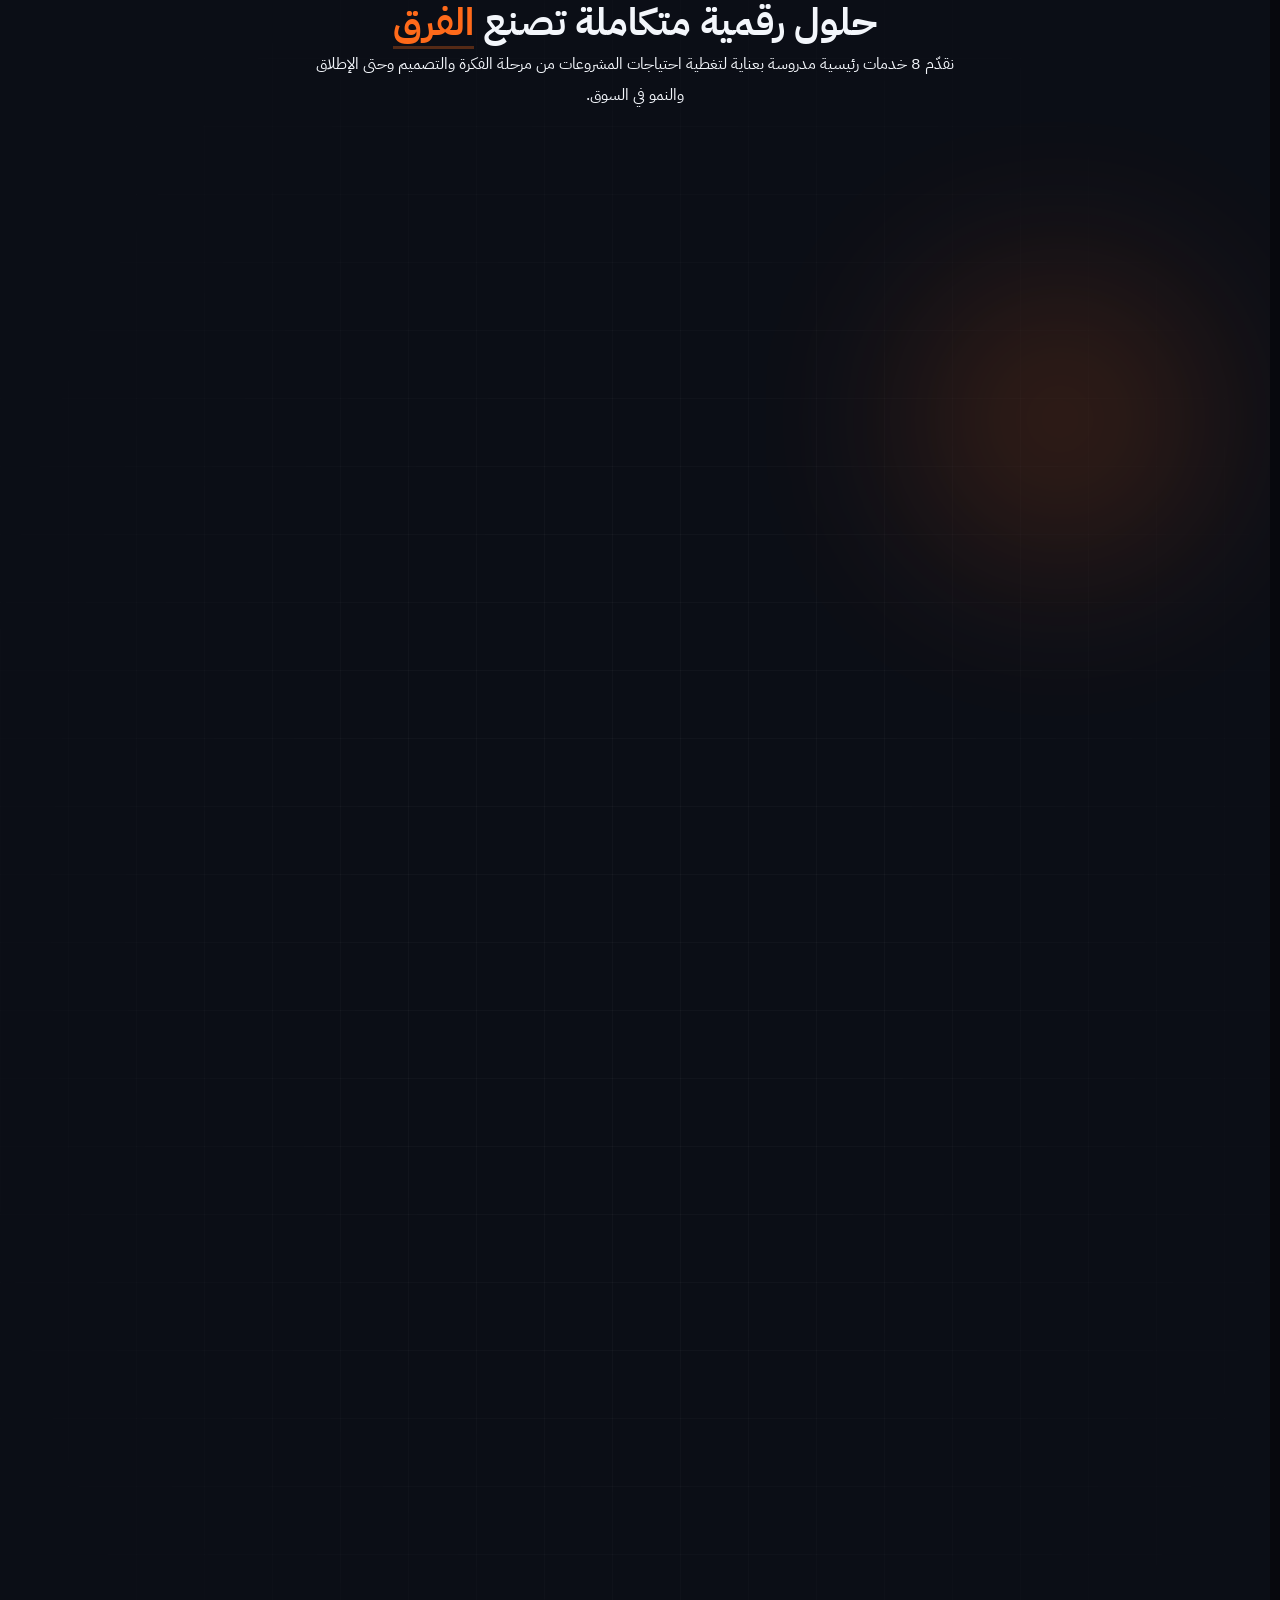
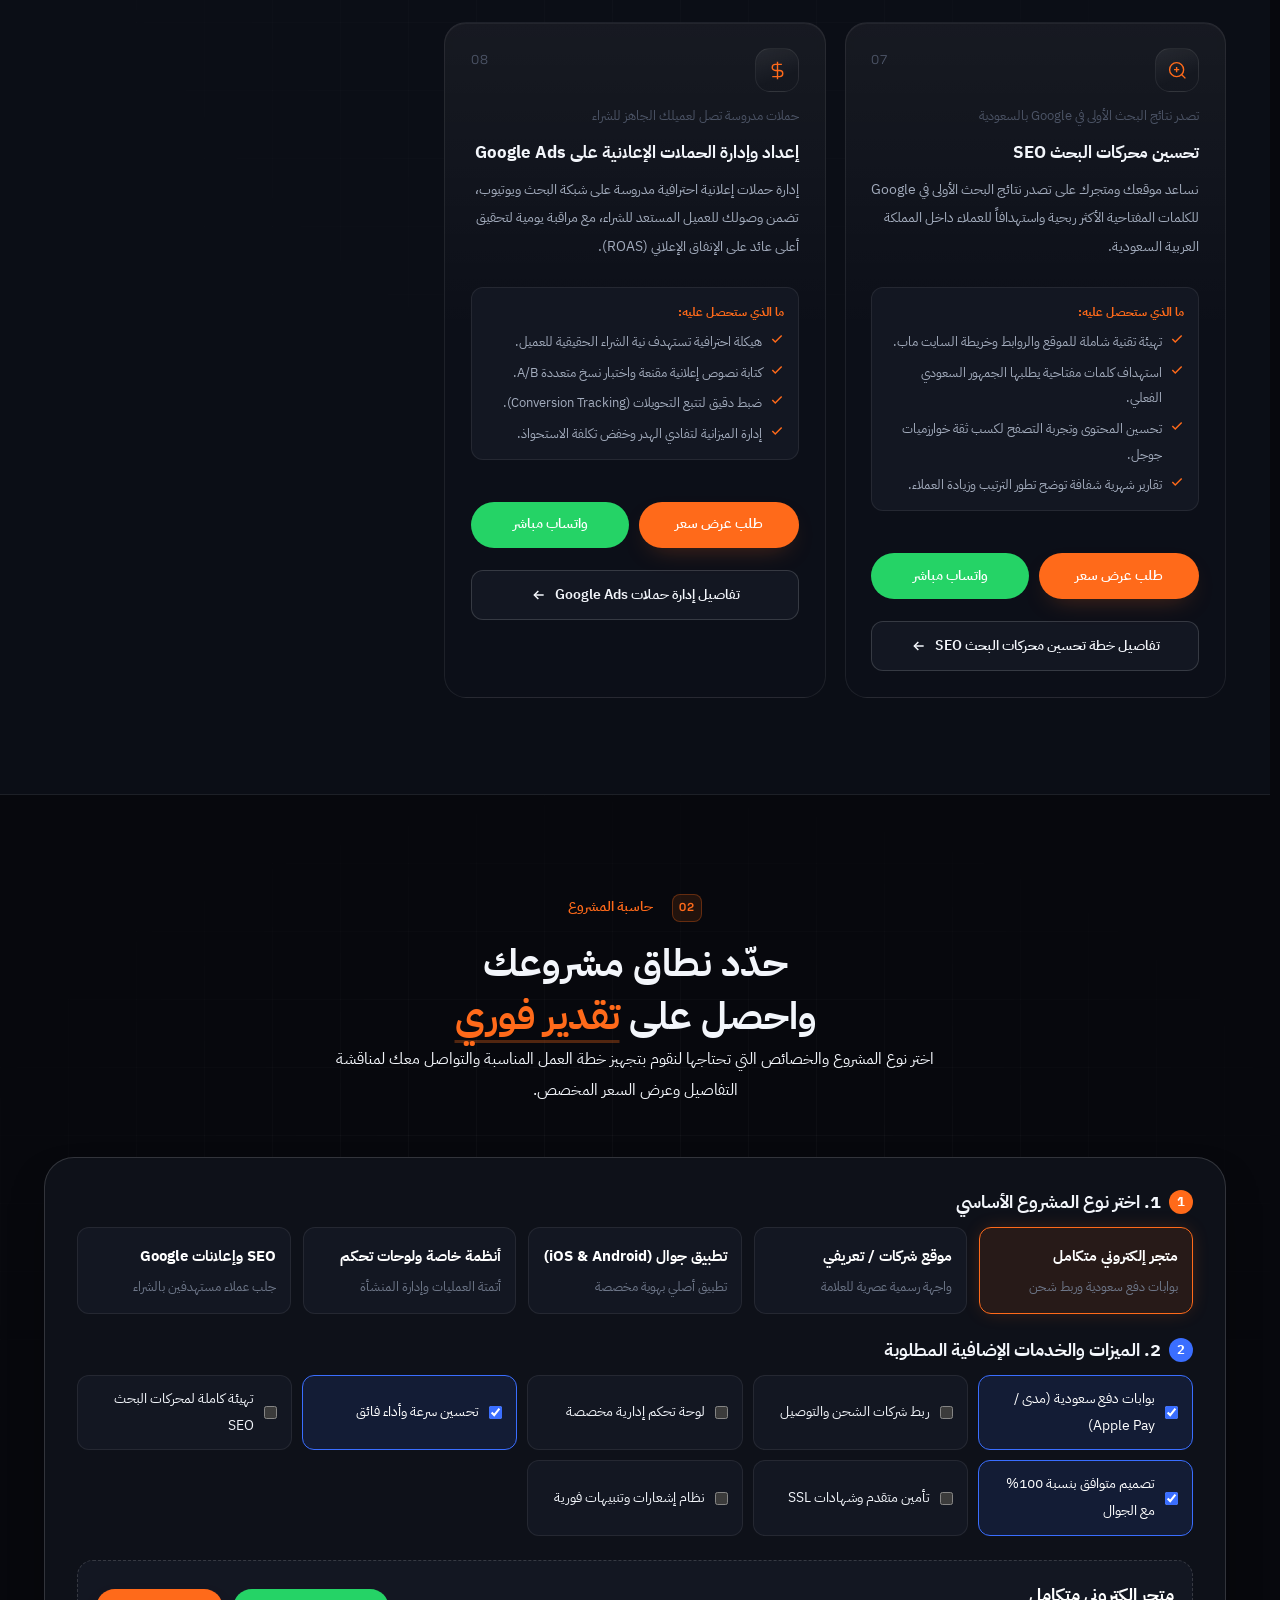
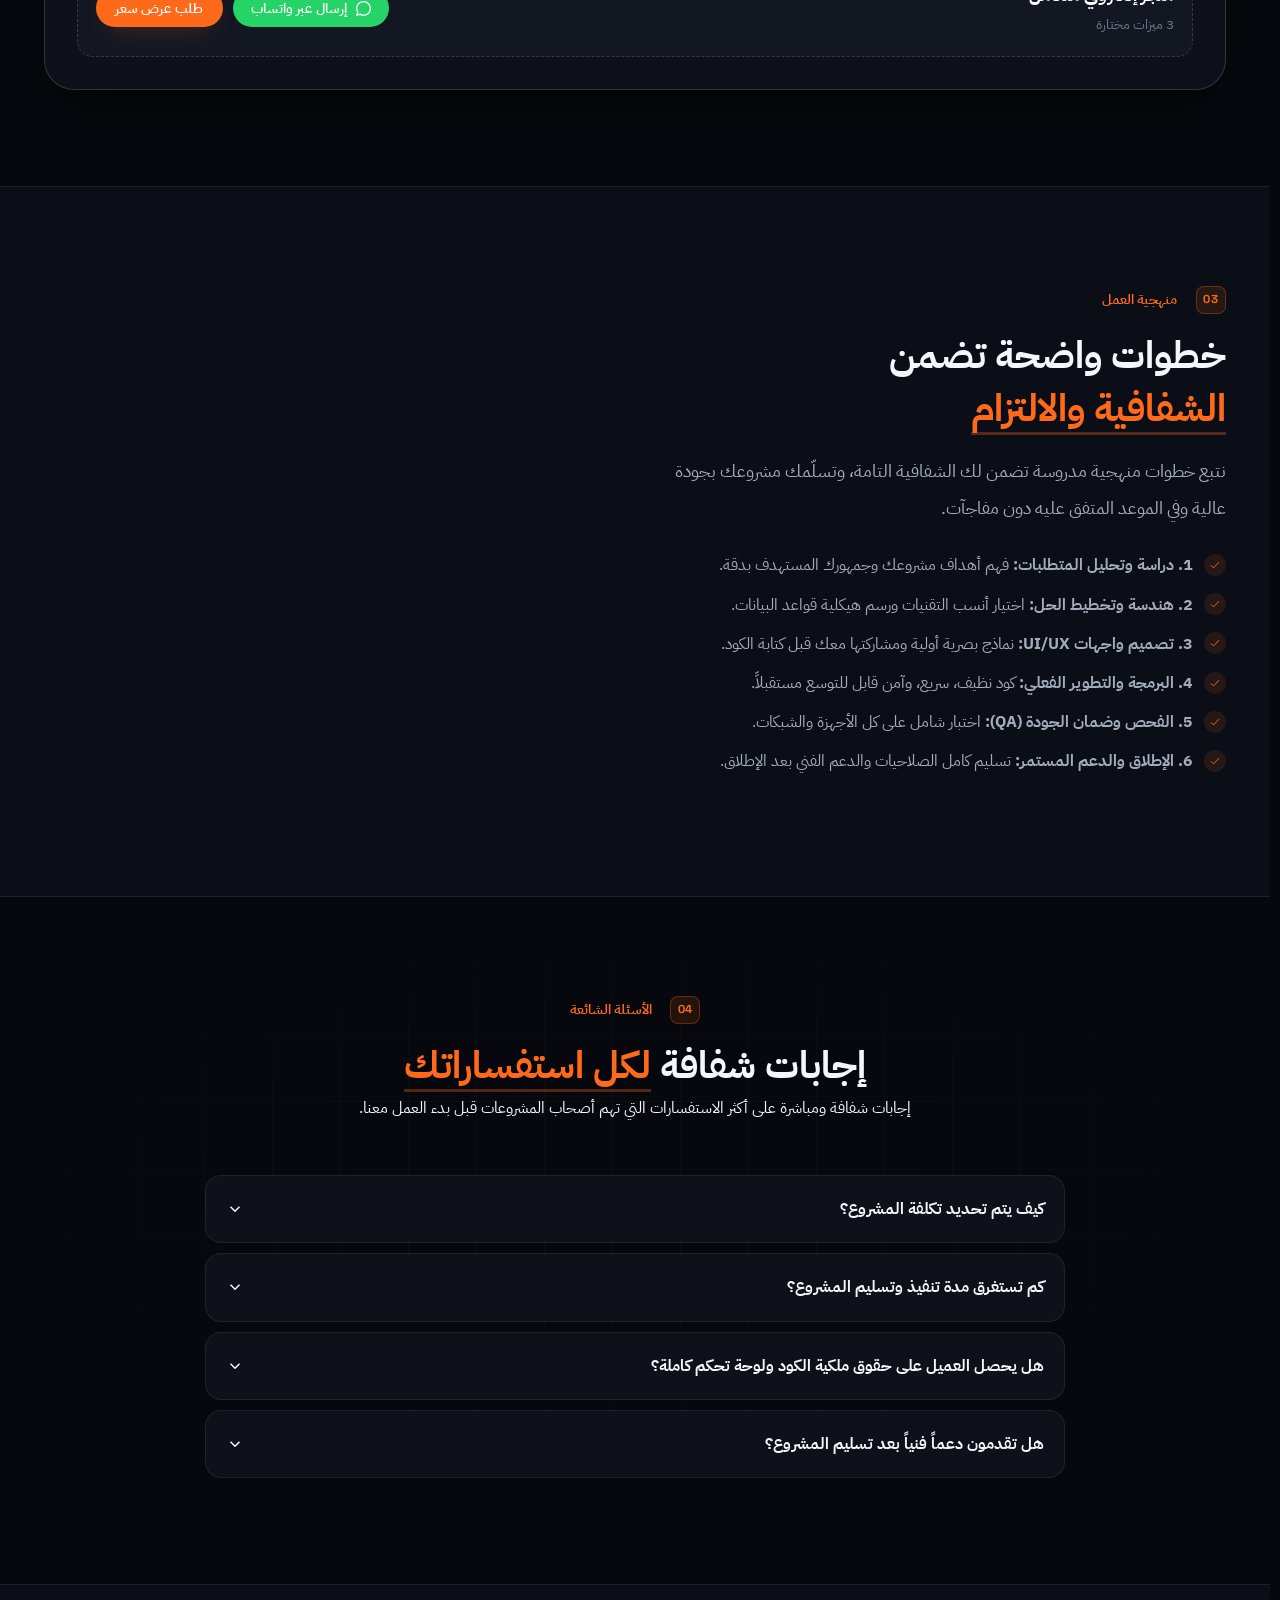
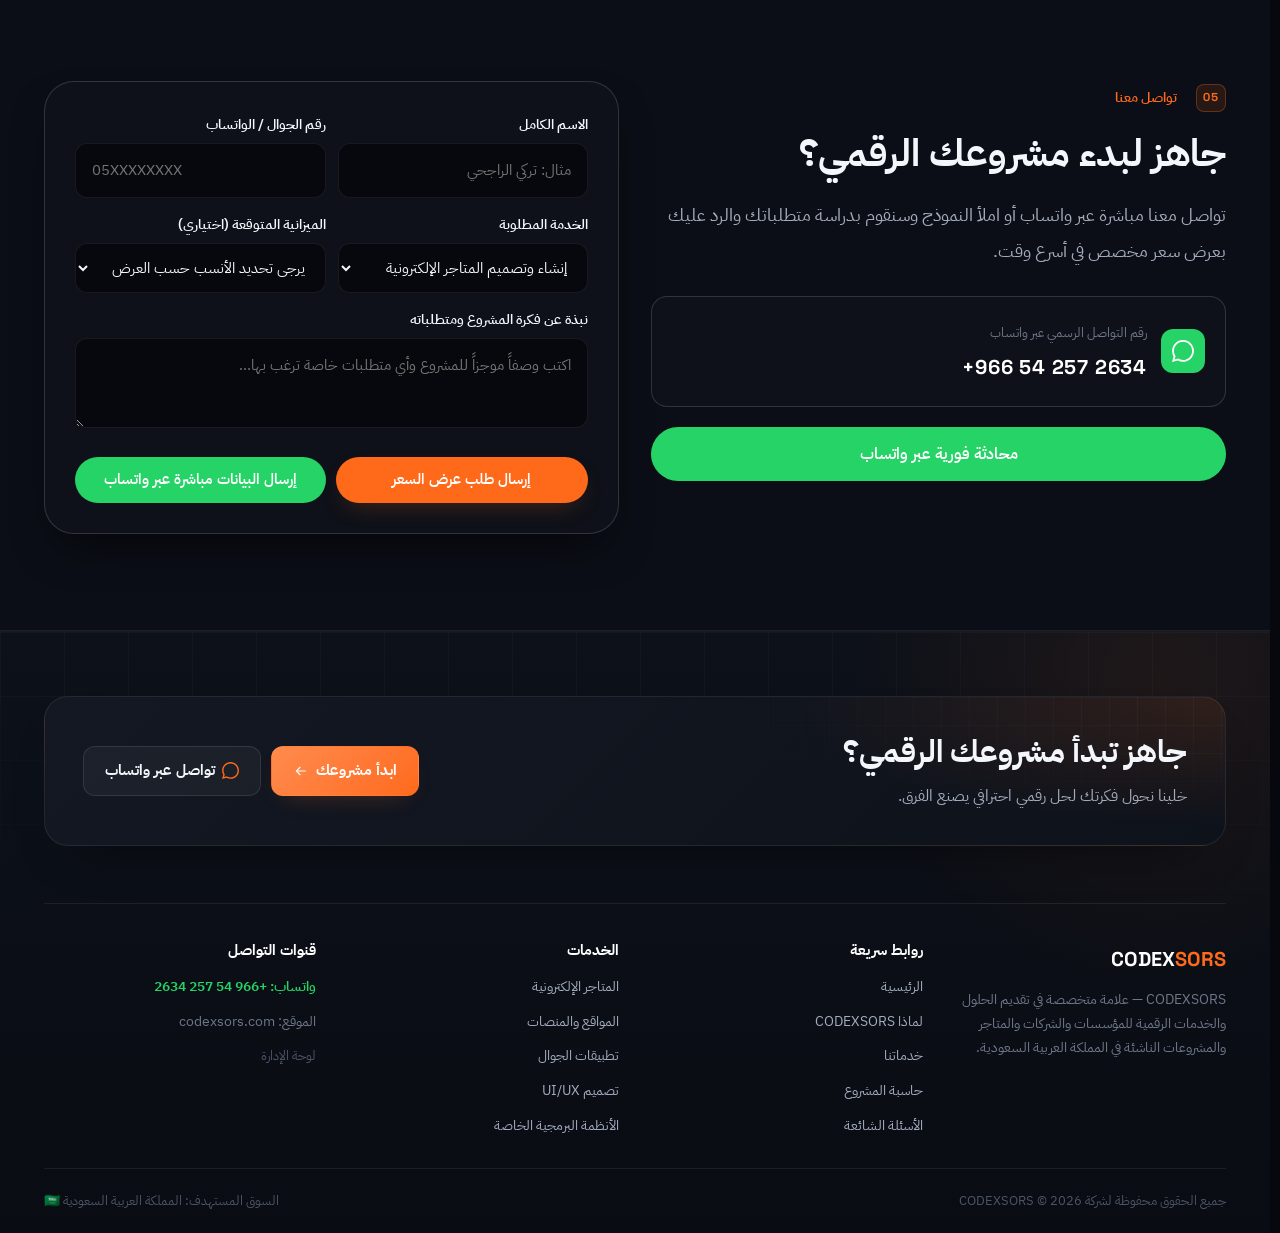
==== commit 59dc366e: "feat(whatsapp): add pre-filled inquiry message to all WhatsApp buttons" ====
--- a/index.html
+++ b/index.html
@@ -784,7 +784,7 @@
             </div>
           </div>
 
-          <a class="btn btn--wa btn--lg" href="https://wa.me/966542572634" target="_blank" rel="noopener noreferrer" style="width: 100%; text-align: center; justify-content: center;">
+          <a class="btn btn--wa btn--lg" href="https://wa.me/966542572634?text=%D8%A7%D9%84%D8%B3%D9%84%D8%A7%D9%85%20%D8%B9%D9%84%D9%8A%D9%83%D9%85%20%D9%88%D8%B1%D8%AD%D9%85%D8%A9%20%D8%A7%D9%84%D9%84%D9%87%D8%8C%0A%D8%A3%D9%88%D8%AF%20%D8%A7%D9%84%D8%A7%D8%B3%D8%AA%D9%81%D8%B3%D8%A7%D8%B1%20%D9%85%D9%86%20%D9%81%D8%B1%D9%8A%D9%82%20CODEXSORS%20%D8%B9%D9%86%20%D8%AE%D8%AF%D9%85%D8%A7%D8%AA%20%D8%AA%D8%B5%D9%85%D9%8A%D9%85%20%D9%88%D8%AA%D8%B7%D9%88%D9%8A%D8%B1%20%D8%A7%D9%84%D9%85%D9%88%D8%A7%D9%82%D8%B9%20%D9%88%D8%A7%D9%84%D8%AA%D8%B7%D8%A8%D9%8A%D9%82%D8%A7%D8%AA.%0A%D8%A3%D8%B1%D8%AC%D9%88%20%D8%AA%D8%B2%D9%88%D9%8A%D8%AF%D9%8A%20%D8%A8%D8%A7%D9%84%D8%AA%D9%81%D8%A7%D8%B5%D9%8A%D9%84%20%D9%88%D8%B9%D8%B1%D8%B6%20%D8%B3%D8%B9%D8%B1%20%D9%84%D9%85%D8%B4%D8%B1%D9%88%D8%B9%D9%8A." target="_blank" rel="noopener noreferrer" style="width: 100%; text-align: center; justify-content: center;">
             <span data-i18n="hero_btn_whatsapp">محادثة فورية عبر واتساب</span>
           </a>
         </div>
@@ -866,7 +866,7 @@
             ابدأ مشروعك
             <svg class="icon" width="16" height="16" viewBox="0 0 24 24" fill="none" stroke="currentColor" stroke-width="1.6"><path d="M19 12H5"/><path d="m11 6-6 6 6 6"/></svg>
           </a>
-          <a class="sf-btn sf-btn--ghost" href="https://wa.me/966542572634" target="_blank" rel="noopener noreferrer">
+          <a class="sf-btn sf-btn--ghost" href="https://wa.me/966542572634?text=%D8%A7%D9%84%D8%B3%D9%84%D8%A7%D9%85%20%D8%B9%D9%84%D9%8A%D9%83%D9%85%20%D9%88%D8%B1%D8%AD%D9%85%D8%A9%20%D8%A7%D9%84%D9%84%D9%87%D8%8C%0A%D8%A3%D9%88%D8%AF%20%D8%A7%D9%84%D8%A7%D8%B3%D8%AA%D9%81%D8%B3%D8%A7%D8%B1%20%D9%85%D9%86%20%D9%81%D8%B1%D9%8A%D9%82%20CODEXSORS%20%D8%B9%D9%86%20%D8%AE%D8%AF%D9%85%D8%A7%D8%AA%20%D8%AA%D8%B5%D9%85%D9%8A%D9%85%20%D9%88%D8%AA%D8%B7%D9%88%D9%8A%D8%B1%20%D8%A7%D9%84%D9%85%D9%88%D8%A7%D9%82%D8%B9%20%D9%88%D8%A7%D9%84%D8%AA%D8%B7%D8%A8%D9%8A%D9%82%D8%A7%D8%AA.%0A%D8%A3%D8%B1%D8%AC%D9%88%20%D8%AA%D8%B2%D9%88%D9%8A%D8%AF%D9%8A%20%D8%A8%D8%A7%D9%84%D8%AA%D9%81%D8%A7%D8%B5%D9%8A%D9%84%20%D9%88%D8%B9%D8%B1%D8%B6%20%D8%B3%D8%B9%D8%B1%20%D9%84%D9%85%D8%B4%D8%B1%D9%88%D8%B9%D9%8A." target="_blank" rel="noopener noreferrer">
             <svg class="icon" width="17" height="17" viewBox="0 0 24 24" fill="currentColor"><path d="M.057 24l1.687-6.163c-1.041-1.804-1.588-3.849-1.587-5.946.003-6.556 5.338-11.891 11.893-11.891 3.181.001 6.167 1.24 8.413 3.488 2.245 2.248 3.481 5.236 3.48 8.414-.003 6.557-5.338 11.892-11.893 11.892-1.99-.001-3.951-.5-5.688-1.448l-6.305 1.654zm6.597-3.807c1.676.995 3.276 1.591 5.392 1.592 5.448 0 9.886-4.434 9.889-9.885.002-5.462-4.415-9.89-9.881-9.892-5.452 0-9.887 4.434-9.889 9.884-.001 2.225.651 3.891 1.746 5.634l-.999 3.648 3.742-.981z"/></svg>
             تواصل عبر واتساب
           </a>
@@ -909,7 +909,7 @@
         <div>
           <h4 style="font-size: 0.95rem; font-weight: 700; color: #FFF; margin-bottom: 12px;" data-i18n="footer_contact">قنوات التواصل</h4>
           <ul style="list-style: none; padding: 0; margin: 0; display: flex; flex-direction: column; gap: 8px; font-size: 0.88rem;">
-            <li><a href="https://wa.me/966542572634" target="_blank" rel="noopener noreferrer" style="color: var(--wa-green); font-weight: 600;" dir="ltr">واتساب: +966 54 257 2634</a></li>
+            <li><a href="https://wa.me/966542572634?text=%D8%A7%D9%84%D8%B3%D9%84%D8%A7%D9%85%20%D8%B9%D9%84%D9%8A%D9%83%D9%85%20%D9%88%D8%B1%D8%AD%D9%85%D8%A9%20%D8%A7%D9%84%D9%84%D9%87%D8%8C%0A%D8%A3%D9%88%D8%AF%20%D8%A7%D9%84%D8%A7%D8%B3%D8%AA%D9%81%D8%B3%D8%A7%D8%B1%20%D9%85%D9%86%20%D9%81%D8%B1%D9%8A%D9%82%20CODEXSORS%20%D8%B9%D9%86%20%D8%AE%D8%AF%D9%85%D8%A7%D8%AA%20%D8%AA%D8%B5%D9%85%D9%8A%D9%85%20%D9%88%D8%AA%D8%B7%D9%88%D9%8A%D8%B1%20%D8%A7%D9%84%D9%85%D9%88%D8%A7%D9%82%D8%B9%20%D9%88%D8%A7%D9%84%D8%AA%D8%B7%D8%A8%D9%8A%D9%82%D8%A7%D8%AA.%0A%D8%A3%D8%B1%D8%AC%D9%88%20%D8%AA%D8%B2%D9%88%D9%8A%D8%AF%D9%8A%20%D8%A8%D8%A7%D9%84%D8%AA%D9%81%D8%A7%D8%B5%D9%8A%D9%84%20%D9%88%D8%B9%D8%B1%D8%B6%20%D8%B3%D8%B9%D8%B1%20%D9%84%D9%85%D8%B4%D8%B1%D9%88%D8%B9%D9%8A." target="_blank" rel="noopener noreferrer" style="color: var(--wa-green); font-weight: 600;" dir="ltr">واتساب: +966 54 257 2634</a></li>
             <li style="color: var(--text-muted);">الموقع: codexsors.com</li>
             <li><a href="javascript:void(0)" class="admin-secret-trigger" style="color: var(--text-muted); cursor: pointer; user-select: none;" data-i18n="footer_admin">⚙️ لوحة الإدارة (Admin)</a></li>
           </ul>
@@ -926,7 +926,7 @@
   <!-- Floating Action Buttons (Exact Site Snap fab-rail) -->
   <!-- Left: WhatsApp FAB -->
   <div class="fab-rail fab-rail--wa">
-    <a class="fab fab--wa" href="https://wa.me/966542572634" target="_blank" rel="noopener noreferrer" aria-label="تواصل عبر واتساب">
+    <a class="fab fab--wa" href="https://wa.me/966542572634?text=%D8%A7%D9%84%D8%B3%D9%84%D8%A7%D9%85%20%D8%B9%D9%84%D9%8A%D9%83%D9%85%20%D9%88%D8%B1%D8%AD%D9%85%D8%A9%20%D8%A7%D9%84%D9%84%D9%87%D8%8C%0A%D8%A3%D9%88%D8%AF%20%D8%A7%D9%84%D8%A7%D8%B3%D8%AA%D9%81%D8%B3%D8%A7%D8%B1%20%D9%85%D9%86%20%D9%81%D8%B1%D9%8A%D9%82%20CODEXSORS%20%D8%B9%D9%86%20%D8%AE%D8%AF%D9%85%D8%A7%D8%AA%20%D8%AA%D8%B5%D9%85%D9%8A%D9%85%20%D9%88%D8%AA%D8%B7%D9%88%D9%8A%D8%B1%20%D8%A7%D9%84%D9%85%D9%88%D8%A7%D9%82%D8%B9%20%D9%88%D8%A7%D9%84%D8%AA%D8%B7%D8%A8%D9%8A%D9%82%D8%A7%D8%AA.%0A%D8%A3%D8%B1%D8%AC%D9%88%20%D8%AA%D8%B2%D9%88%D9%8A%D8%AF%D9%8A%20%D8%A8%D8%A7%D9%84%D8%AA%D9%81%D8%A7%D8%B5%D9%8A%D9%84%20%D9%88%D8%B9%D8%B1%D8%B6%20%D8%B3%D8%B9%D8%B1%20%D9%84%D9%85%D8%B4%D8%B1%D9%88%D8%B9%D9%8A." target="_blank" rel="noopener noreferrer" aria-label="تواصل عبر واتساب">
       <svg class="icon" viewBox="0 0 24 24" fill="currentColor">
         <path d="M.057 24l1.687-6.163c-1.041-1.804-1.588-3.849-1.587-5.946.003-6.556 5.338-11.891 11.893-11.891 3.181.001 6.167 1.24 8.413 3.488 2.245 2.248 3.481 5.236 3.48 8.414-.003 6.557-5.338 11.892-11.893 11.892-1.99-.001-3.951-.5-5.688-1.448l-6.305 1.654zm6.597-3.807c1.676.995 3.276 1.591 5.392 1.592 5.448 0 9.886-4.434 9.889-9.885.002-5.462-4.415-9.89-9.881-9.892-5.452 0-9.887 4.434-9.889 9.884-.001 2.225.651 3.891 1.746 5.634l-.999 3.648 3.742-.981z"/>
       </svg>
